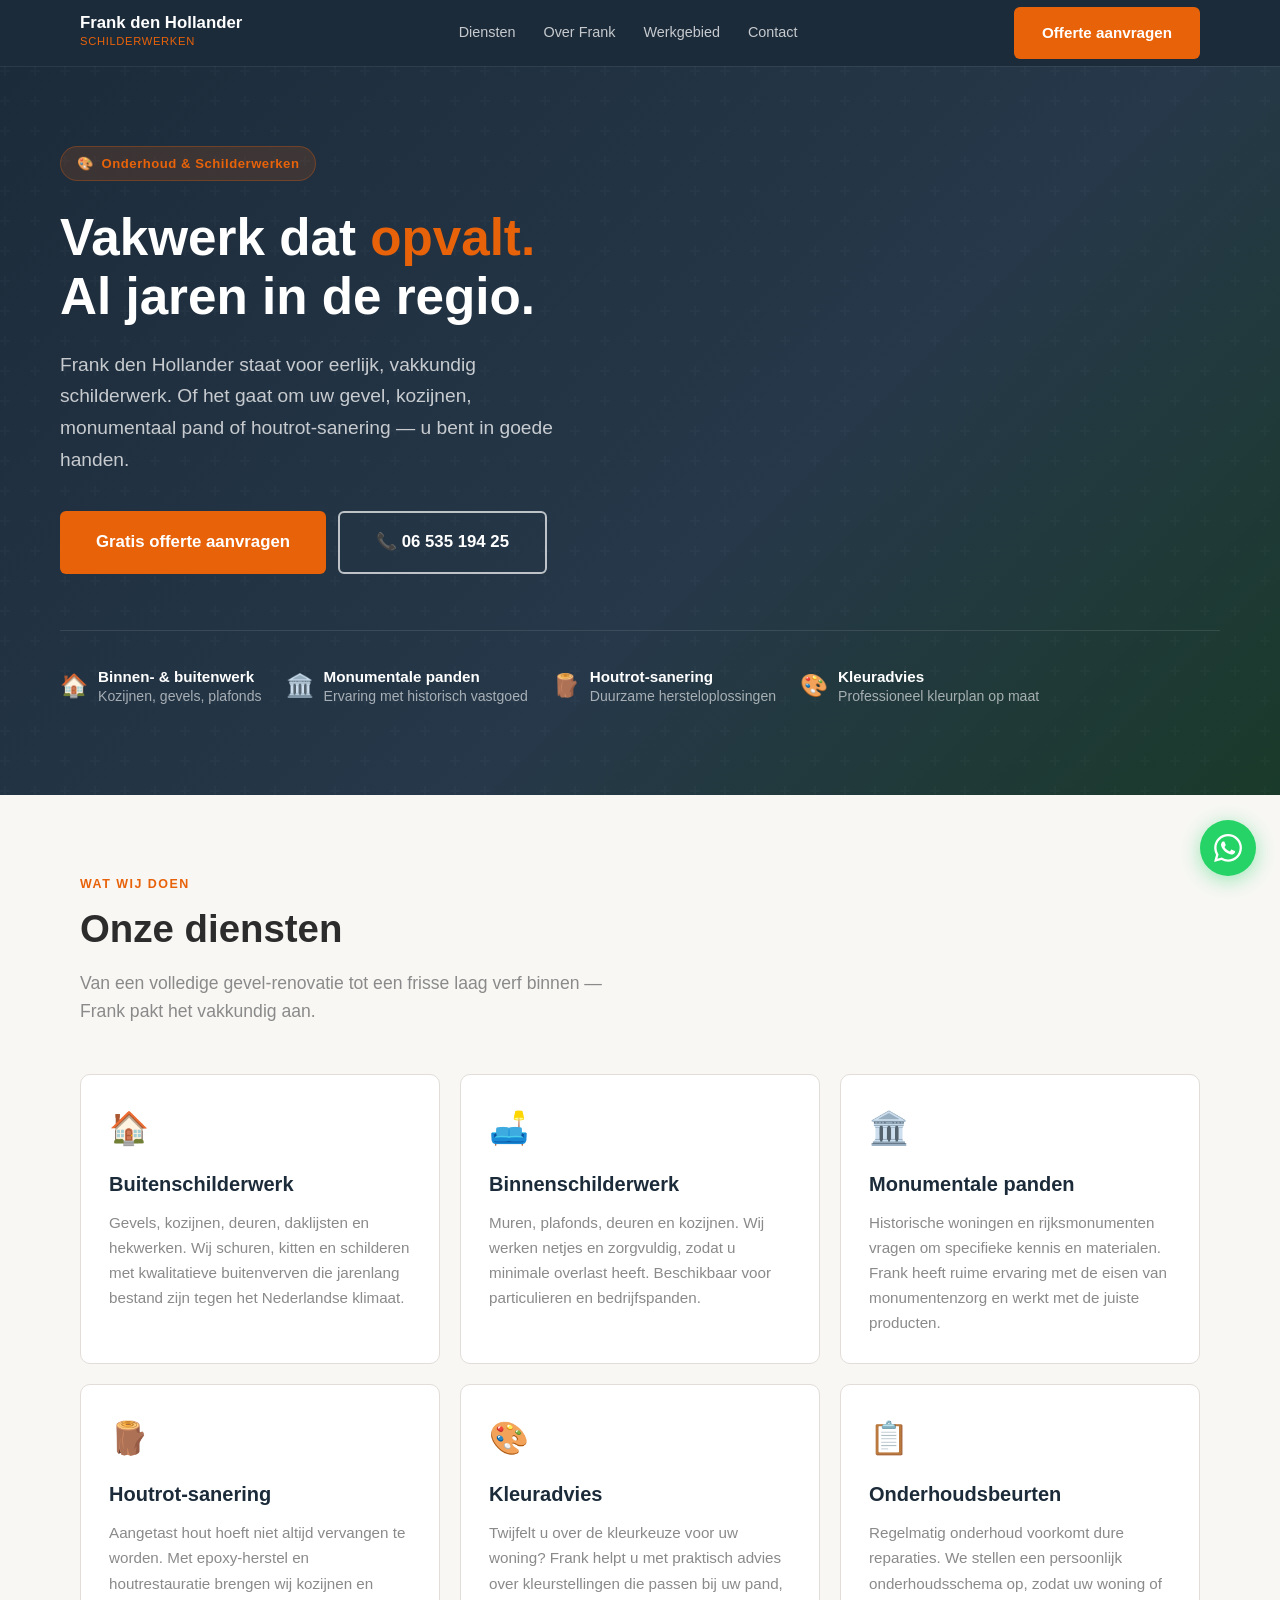
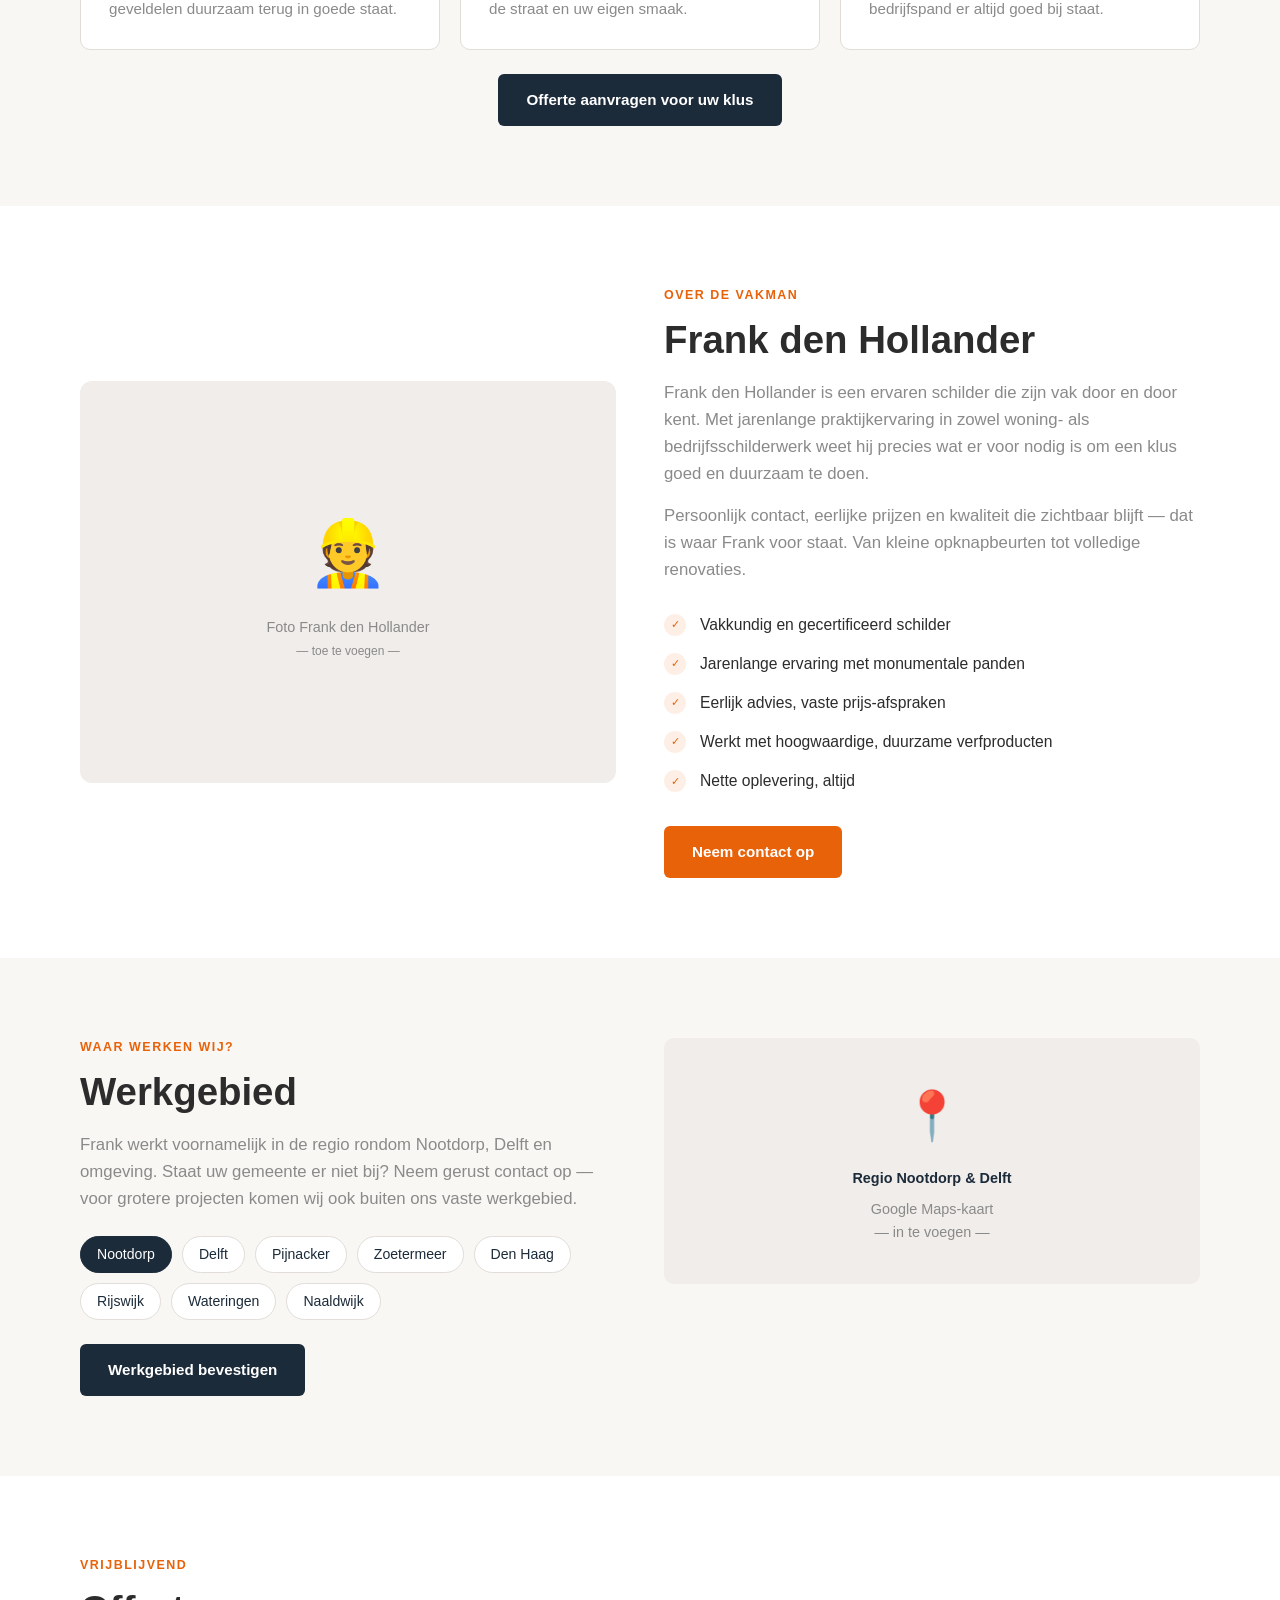
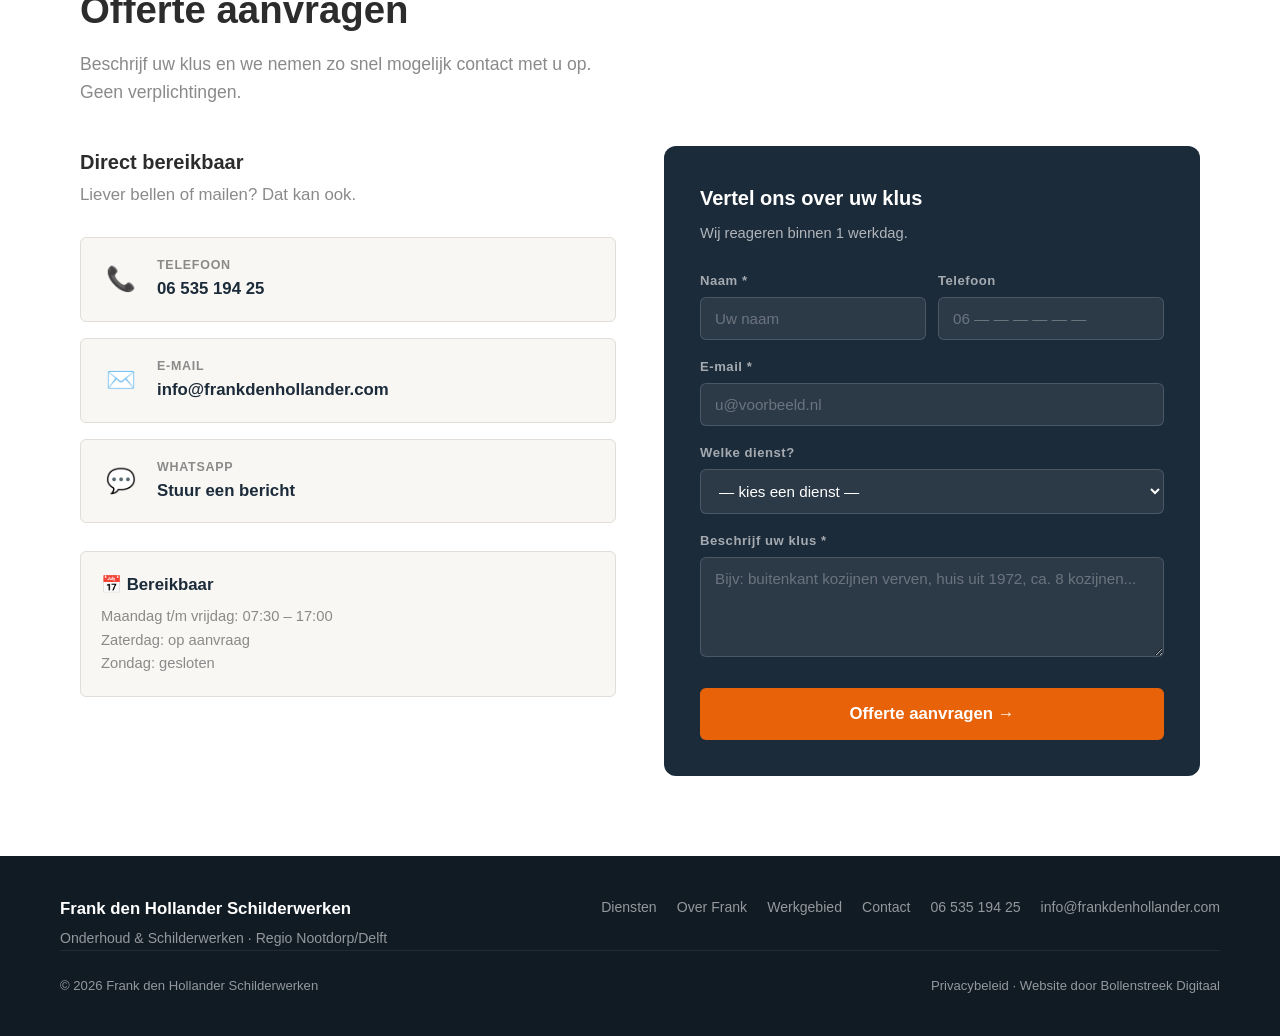
==== index.html @ 86819c7b "Initial site: Frank den Hollander Schilderwerken Mobile-responsive website built from pipeline data." ====
<!DOCTYPE html>
<html lang="nl">
<head>
  <meta charset="UTF-8">
  <meta name="viewport" content="width=device-width, initial-scale=1.0">
  <meta name="description" content="Frank den Hollander Schilderwerken — vakkundig binnen- en buitenschilderwerk, houtrot-sanering en monumentale panden in de regio. Vraag vrijblijvend een offerte aan.">
  <title>Frank den Hollander Schilderwerken | Onderhoud &amp; Schilderwerk</title>

  <!-- Open Graph -->
  <meta property="og:title" content="Frank den Hollander Schilderwerken">
  <meta property="og:description" content="Vakkundig schilderwerk voor uw woning of bedrijfspand. Buitenschilderwerk, binnenschilderwerk, houtrot-sanering en monumentale panden.">
  <meta property="og:type" content="website">
  <meta property="og:url" content="https://www.frankdenhollander.com">

  <!-- Canonical -->
  <link rel="canonical" href="https://www.frankdenhollander.com">

  <!-- Schema.org LocalBusiness -->
  <script type="application/ld+json">
  {
    "@context": "https://schema.org",
    "@type": "LocalBusiness",
    "name": "Frank den Hollander Schilderwerken",
    "description": "Professioneel schilderwerk voor woning en bedrijfspand. Buitenschilderwerk, binnenschilderwerk, houtrot-sanering en monumentale panden.",
    "telephone": "+31653519425",
    "email": "info@frankdenhollander.com",
    "url": "https://www.frankdenhollander.com",
    "priceRange": "€€",
    "openingHours": "Mo-Fr 07:30-17:00"
  }
  </script>

  <link rel="stylesheet" href="style.css">
</head>
<body>

<!-- ===================== NAV ===================== -->
<nav class="nav" role="navigation" aria-label="Hoofdnavigatie">
  <div class="nav__inner">
    <a href="#" class="nav__logo" aria-label="Frank den Hollander Schilderwerken – naar home">
      <span class="nav__logo-name">Frank den Hollander</span>
      <span class="nav__logo-sub">Schilderwerken</span>
    </a>

    <div class="nav__links" role="menubar">
      <a href="#diensten" role="menuitem">Diensten</a>
      <a href="#over" role="menuitem">Over Frank</a>
      <a href="#werkgebied" role="menuitem">Werkgebied</a>
      <a href="#contact" role="menuitem">Contact</a>
    </div>

    <a href="#contact" class="btn btn--primary nav__cta">Offerte aanvragen</a>

    <button class="nav__burger" aria-label="Menu openen" aria-expanded="false" aria-controls="mobile-menu">
      <span></span>
      <span></span>
      <span></span>
    </button>
  </div>

  <div class="nav__mobile" id="mobile-menu" role="menu">
    <a href="#diensten" role="menuitem">Diensten</a>
    <a href="#over" role="menuitem">Over Frank</a>
    <a href="#werkgebied" role="menuitem">Werkgebied</a>
    <a href="#contact" role="menuitem">Contact</a>
    <a href="#contact" class="btn btn--primary">Offerte aanvragen</a>
  </div>
</nav>


<!-- ===================== HERO ===================== -->
<section class="hero" id="home" aria-label="Introductie">
  <div class="hero__inner">
    <div class="hero__badge">
      <span>🎨</span>
      Onderhoud &amp; Schilderwerken
    </div>

    <h1 class="hero__title">
      Vakwerk dat <em>opvalt.</em><br>Al jaren in de regio.
    </h1>

    <p class="hero__sub">
      Frank den Hollander staat voor eerlijk, vakkundig schilderwerk.
      Of het gaat om uw gevel, kozijnen, monumentaal pand of
      houtrot-sanering — u bent in goede handen.
    </p>

    <div class="hero__btns">
      <a href="#contact" class="btn btn--primary btn--lg">Gratis offerte aanvragen</a>
      <a href="tel:+31653519425" class="btn btn--outline btn--lg">📞 06 535 194 25</a>
    </div>

    <div class="hero__trust">
      <div class="hero__trust-item">
        <span class="hero__trust-icon">🏠</span>
        <div class="hero__trust-text">
          <strong>Binnen- &amp; buitenwerk</strong>
          Kozijnen, gevels, plafonds
        </div>
      </div>
      <div class="hero__trust-item">
        <span class="hero__trust-icon">🏛️</span>
        <div class="hero__trust-text">
          <strong>Monumentale panden</strong>
          Ervaring met historisch vastgoed
        </div>
      </div>
      <div class="hero__trust-item">
        <span class="hero__trust-icon">🪵</span>
        <div class="hero__trust-text">
          <strong>Houtrot-sanering</strong>
          Duurzame hersteloplossingen
        </div>
      </div>
      <div class="hero__trust-item">
        <span class="hero__trust-icon">🎨</span>
        <div class="hero__trust-text">
          <strong>Kleuradvies</strong>
          Professioneel kleurplan op maat
        </div>
      </div>
    </div>
  </div>
</section>


<!-- ===================== DIENSTEN ===================== -->
<section class="section section--alt" id="diensten" aria-labelledby="diensten-title">
  <div class="container">
    <p class="section-label">Wat wij doen</p>
    <h2 class="section-title" id="diensten-title">Onze diensten</h2>
    <p class="section-sub">Van een volledige gevel-renovatie tot een frisse laag verf binnen — Frank pakt het vakkundig aan.</p>

    <div class="diensten-grid">

      <div class="dienst-card">
        <div class="dienst-card__icon">🏠</div>
        <h3 class="dienst-card__title">Buitenschilderwerk</h3>
        <p class="dienst-card__text">
          Gevels, kozijnen, deuren, daklijsten en hekwerken.
          Wij schuren, kitten en schilderen met kwalitatieve buitenverven
          die jarenlang bestand zijn tegen het Nederlandse klimaat.
        </p>
      </div>

      <div class="dienst-card">
        <div class="dienst-card__icon">🛋️</div>
        <h3 class="dienst-card__title">Binnenschilderwerk</h3>
        <p class="dienst-card__text">
          Muren, plafonds, deuren en kozijnen. Wij werken netjes en
          zorgvuldig, zodat u minimale overlast heeft.
          Beschikbaar voor particulieren en bedrijfspanden.
        </p>
      </div>

      <div class="dienst-card">
        <div class="dienst-card__icon">🏛️</div>
        <h3 class="dienst-card__title">Monumentale panden</h3>
        <p class="dienst-card__text">
          Historische woningen en rijksmonumenten vragen om specifieke
          kennis en materialen. Frank heeft ruime ervaring met
          de eisen van monumentenzorg en werkt met de juiste producten.
        </p>
      </div>

      <div class="dienst-card">
        <div class="dienst-card__icon">🪵</div>
        <h3 class="dienst-card__title">Houtrot-sanering</h3>
        <p class="dienst-card__text">
          Aangetast hout hoeft niet altijd vervangen te worden.
          Met epoxy-herstel en houtrestauratie brengen wij
          kozijnen en geveldelen duurzaam terug in goede staat.
        </p>
      </div>

      <div class="dienst-card">
        <div class="dienst-card__icon">🎨</div>
        <h3 class="dienst-card__title">Kleuradvies</h3>
        <p class="dienst-card__text">
          Twijfelt u over de kleurkeuze voor uw woning? Frank helpt u
          met praktisch advies over kleurstellingen die passen bij
          uw pand, de straat en uw eigen smaak.
        </p>
      </div>

      <div class="dienst-card">
        <div class="dienst-card__icon">📋</div>
        <h3 class="dienst-card__title">Onderhoudsbeurten</h3>
        <p class="dienst-card__text">
          Regelmatig onderhoud voorkomt dure reparaties.
          We stellen een persoonlijk onderhoudsschema op, zodat
          uw woning of bedrijfspand er altijd goed bij staat.
        </p>
      </div>

    </div>

    <div class="mt-24" style="text-align:center">
      <a href="#contact" class="btn btn--dark">Offerte aanvragen voor uw klus</a>
    </div>
  </div>
</section>


<!-- ===================== OVER ===================== -->
<section class="section" id="over" aria-labelledby="over-title">
  <div class="container">
    <div class="over__inner">

      <div class="over__image-wrap">
        <div class="over__image-placeholder">
          <div class="icon">👷</div>
          <p>Foto Frank den Hollander<br><small>— toe te voegen —</small></p>
        </div>
      </div>

      <div class="over__content">
        <p class="section-label">Over de vakman</p>
        <h2 class="section-title" id="over-title">Frank den Hollander</h2>

        <p style="color: var(--gray); margin-bottom: 16px;">
          Frank den Hollander is een ervaren schilder die zijn vak door en door kent.
          Met jarenlange praktijkervaring in zowel woning- als bedrijfsschilderwerk
          weet hij precies wat er voor nodig is om een klus goed en duurzaam te doen.
        </p>
        <p style="color: var(--gray);">
          Persoonlijk contact, eerlijke prijzen en kwaliteit die zichtbaar blijft —
          dat is waar Frank voor staat. Van kleine opknapbeurten tot volledige renovaties.
        </p>

        <ul class="over__list">
          <li class="over__list-item">
            <div class="over__list-check">✓</div>
            <span class="over__list-text">Vakkundig en gecertificeerd schilder</span>
          </li>
          <li class="over__list-item">
            <div class="over__list-check">✓</div>
            <span class="over__list-text">Jarenlange ervaring met monumentale panden</span>
          </li>
          <li class="over__list-item">
            <div class="over__list-check">✓</div>
            <span class="over__list-text">Eerlijk advies, vaste prijs-afspraken</span>
          </li>
          <li class="over__list-item">
            <div class="over__list-check">✓</div>
            <span class="over__list-text">Werkt met hoogwaardige, duurzame verfproducten</span>
          </li>
          <li class="over__list-item">
            <div class="over__list-check">✓</div>
            <span class="over__list-text">Nette oplevering, altijd</span>
          </li>
        </ul>

        <a href="#contact" class="btn btn--primary">Neem contact op</a>
      </div>

    </div>
  </div>
</section>


<!-- ===================== WERKGEBIED ===================== -->
<section class="section section--alt" id="werkgebied" aria-labelledby="werkgebied-title">
  <div class="container">
    <div class="werkgebied__inner">
      <div>
        <p class="section-label">Waar werken wij?</p>
        <h2 class="section-title" id="werkgebied-title">Werkgebied</h2>
        <p style="color: var(--gray); margin-bottom: 24px;">
          Frank werkt voornamelijk in de regio rondom Nootdorp, Delft en omgeving.
          Staat uw gemeente er niet bij? Neem gerust contact op — voor grotere
          projecten komen wij ook buiten ons vaste werkgebied.
        </p>
        <div class="werkgebied__steden">
          <span class="stad-chip stad-chip--main">Nootdorp</span>
          <span class="stad-chip">Delft</span>
          <span class="stad-chip">Pijnacker</span>
          <span class="stad-chip">Zoetermeer</span>
          <span class="stad-chip">Den Haag</span>
          <span class="stad-chip">Rijswijk</span>
          <span class="stad-chip">Wateringen</span>
          <span class="stad-chip">Naaldwijk</span>
        </div>
        <a href="#contact" class="btn btn--dark mt-24">Werkgebied bevestigen</a>
      </div>

      <div class="werkgebied__map">
        <div style="font-size: 3rem; margin-bottom: 12px;">📍</div>
        <p style="font-weight: 700; color: var(--navy);">Regio Nootdorp &amp; Delft</p>
        <p>Google Maps-kaart<br>— in te voegen —</p>
      </div>
    </div>
  </div>
</section>


<!-- ===================== CONTACT ===================== -->
<section class="section" id="contact" aria-labelledby="contact-title">
  <div class="container">
    <p class="section-label">Vrijblijvend</p>
    <h2 class="section-title" id="contact-title">Offerte aanvragen</h2>
    <p class="section-sub">Beschrijf uw klus en we nemen zo snel mogelijk contact met u op. Geen verplichtingen.</p>

    <div class="contact__inner">
      <div class="contact__info">
        <h3 style="margin-bottom: 4px;">Direct bereikbaar</h3>
        <p style="color: var(--gray); margin-bottom: 4px;">Liever bellen of mailen? Dat kan ook.</p>

        <div class="contact__methods">
          <a href="tel:+31653519425" class="contact__method">
            <div class="contact__method-icon">📞</div>
            <div>
              <div class="contact__method-label">Telefoon</div>
              <div class="contact__method-value">06 535 194 25</div>
            </div>
          </a>
          <a href="mailto:info@frankdenhollander.com" class="contact__method">
            <div class="contact__method-icon">✉️</div>
            <div>
              <div class="contact__method-label">E-mail</div>
              <div class="contact__method-value">info@frankdenhollander.com</div>
            </div>
          </a>
          <a href="https://wa.me/31653519425" target="_blank" rel="noopener" class="contact__method">
            <div class="contact__method-icon">💬</div>
            <div>
              <div class="contact__method-label">WhatsApp</div>
              <div class="contact__method-value">Stuur een bericht</div>
            </div>
          </a>
        </div>

        <div style="background: var(--off-white); border-radius: var(--radius); padding: 20px; border: 1px solid var(--border);">
          <p style="font-weight: 700; color: var(--navy); margin-bottom: 6px;">📅 Bereikbaar</p>
          <p style="color: var(--gray); font-size: 0.92rem;">
            Maandag t/m vrijdag: 07:30 – 17:00<br>
            Zaterdag: op aanvraag<br>
            Zondag: gesloten
          </p>
        </div>
      </div>

      <div class="contact__form-card">
        <h3>Vertel ons over uw klus</h3>
        <p>Wij reageren binnen 1 werkdag.</p>

        <form
          name="offerte"
          method="POST"
          action="mailto:info@frankdenhollander.com"
          enctype="text/plain"
          onsubmit="handleFormSubmit(event)"
          novalidate
        >
          <div class="form-row">
            <div class="form-group">
              <label for="naam">Naam *</label>
              <input type="text" id="naam" name="naam" placeholder="Uw naam" required>
            </div>
            <div class="form-group">
              <label for="telefoon">Telefoon</label>
              <input type="tel" id="telefoon" name="telefoon" placeholder="06 — — — — — —">
            </div>
          </div>

          <div class="form-group">
            <label for="email">E-mail *</label>
            <input type="email" id="email" name="email" placeholder="u@voorbeeld.nl" required>
          </div>

          <div class="form-group">
            <label for="dienst">Welke dienst?</label>
            <select id="dienst" name="dienst">
              <option value="">— kies een dienst —</option>
              <option value="buitenschilderwerk">Buitenschilderwerk</option>
              <option value="binnenschilderwerk">Binnenschilderwerk</option>
              <option value="monumentale-panden">Monumentale panden</option>
              <option value="houtrot-sanering">Houtrot-sanering</option>
              <option value="kleuradvies">Kleuradvies</option>
              <option value="onderhoud">Onderhoudsbeurten</option>
              <option value="anders">Anders / niet zeker</option>
            </select>
          </div>

          <div class="form-group">
            <label for="bericht">Beschrijf uw klus *</label>
            <textarea id="bericht" name="bericht" placeholder="Bijv: buitenkant kozijnen verven, huis uit 1972, ca. 8 kozijnen..." required></textarea>
          </div>

          <button type="submit" class="btn btn--primary btn--lg form-submit">
            Offerte aanvragen →
          </button>
        </form>
      </div>
    </div>
  </div>
</section>


<!-- ===================== FOOTER ===================== -->
<footer class="footer" role="contentinfo">
  <div class="footer__inner">
    <div>
      <div class="footer__brand-name">Frank den Hollander Schilderwerken</div>
      <div class="footer__brand-line">Onderhoud &amp; Schilderwerken · Regio Nootdorp/Delft</div>
    </div>

    <nav class="footer__links" aria-label="Footer navigatie">
      <a href="#diensten">Diensten</a>
      <a href="#over">Over Frank</a>
      <a href="#werkgebied">Werkgebied</a>
      <a href="#contact">Contact</a>
      <a href="tel:+31653519425">06 535 194 25</a>
      <a href="mailto:info@frankdenhollander.com">info@frankdenhollander.com</a>
    </nav>
  </div>

  <div class="footer__inner" style="padding-top: 0;">
    <div class="footer__bottom" style="width:100%">
      <span>&copy; <span id="year"></span> Frank den Hollander Schilderwerken</span>
      <span>
        <a href="#">Privacybeleid</a> ·
        Website door <a href="https://bollenstreekdigitaal.nl" target="_blank" rel="noopener">Bollenstreek Digitaal</a>
      </span>
    </div>
  </div>
</footer>


<!-- ===================== WHATSAPP FLOAT ===================== -->
<a href="https://wa.me/31653519425" class="wa-float" target="_blank" rel="noopener" aria-label="WhatsApp Frank den Hollander">
  <svg viewBox="0 0 24 24" xmlns="http://www.w3.org/2000/svg">
    <path d="M17.472 14.382c-.297-.149-1.758-.867-2.03-.967-.273-.099-.471-.148-.67.15-.197.297-.767.966-.94 1.164-.173.199-.347.223-.644.075-.297-.15-1.255-.463-2.39-1.475-.883-.788-1.48-1.761-1.653-2.059-.173-.297-.018-.458.13-.606.134-.133.298-.347.446-.52.149-.174.198-.298.298-.497.099-.198.05-.371-.025-.52-.075-.149-.669-1.612-.916-2.207-.242-.579-.487-.5-.669-.51-.173-.008-.371-.01-.57-.01-.198 0-.52.074-.792.372-.272.297-1.04 1.016-1.04 2.479 0 1.462 1.065 2.875 1.213 3.074.149.198 2.096 3.2 5.077 4.487.709.306 1.262.489 1.694.625.712.227 1.36.195 1.871.118.571-.085 1.758-.719 2.006-1.413.248-.694.248-1.289.173-1.413-.074-.124-.272-.198-.57-.347m-5.421 7.403h-.004a9.87 9.87 0 01-5.031-1.378l-.361-.214-3.741.982.998-3.648-.235-.374a9.86 9.86 0 01-1.51-5.26c.001-5.45 4.436-9.884 9.888-9.884 2.64 0 5.122 1.03 6.988 2.898a9.825 9.825 0 012.893 6.994c-.003 5.45-4.437 9.884-9.885 9.884m8.413-18.297A11.815 11.815 0 0012.05 0C5.495 0 .16 5.335.157 11.892c0 2.096.547 4.142 1.588 5.945L.057 24l6.305-1.654a11.882 11.882 0 005.683 1.448h.005c6.554 0 11.89-5.335 11.893-11.893a11.821 11.821 0 00-3.48-8.413z"/>
  </svg>
</a>

<script src="script.js"></script>
</body>
</html>
---- style.css ----
/* ===================================================
   Frank den Hollander Schilderwerken
   Mobile-first CSS — no frameworks, no build step
   =================================================== */

:root {
  --navy:   #1C2B3A;
  --orange: #E8620A;
  --orange-dark: #C4510A;
  --white:  #FFFFFF;
  --off-white: #F8F7F4;
  --gray-light: #F0EDEA;
  --gray:   #8A8A8A;
  --text:   #2C2C2C;
  --border: #E2DDD8;

  --font: -apple-system, "Segoe UI", "Inter", Helvetica, Arial, sans-serif;
  --radius: 6px;
  --shadow: 0 2px 16px rgba(0,0,0,0.08);
  --shadow-lg: 0 8px 40px rgba(0,0,0,0.14);

  --max-w: 1160px;
  --section-pad: 80px 20px;
}

/* === Reset === */
*, *::before, *::after { box-sizing: border-box; margin: 0; padding: 0; }
html { scroll-behavior: smooth; font-size: 16px; }
body { font-family: var(--font); color: var(--text); background: var(--white); line-height: 1.6; }
img { max-width: 100%; height: auto; display: block; }
a { color: inherit; text-decoration: none; }
ul { list-style: none; }

/* === Typography === */
h1 { font-size: clamp(2rem, 5vw, 3.2rem); font-weight: 800; line-height: 1.15; }
h2 { font-size: clamp(1.6rem, 3.5vw, 2.4rem); font-weight: 700; line-height: 1.25; }
h3 { font-size: 1.25rem; font-weight: 600; }
p  { font-size: 1.05rem; }

/* === Layout helpers === */
.container { max-width: var(--max-w); margin: 0 auto; padding: 0 20px; }
.section    { padding: var(--section-pad); }
.section--alt { background: var(--off-white); }
.section-label { font-size: 0.78rem; font-weight: 700; letter-spacing: 0.12em; text-transform: uppercase; color: var(--orange); margin-bottom: 10px; }
.section-title { margin-bottom: 16px; }
.section-sub   { color: var(--gray); font-size: 1.1rem; max-width: 540px; margin-bottom: 40px; }

/* === Buttons === */
.btn {
  display: inline-flex; align-items: center; gap: 8px;
  padding: 14px 28px; border-radius: var(--radius);
  font-weight: 600; font-size: 0.95rem; font-family: var(--font);
  cursor: pointer; border: none; transition: all 0.18s ease;
  white-space: nowrap;
}
.btn--primary { background: var(--orange); color: var(--white); }
.btn--primary:hover { background: var(--orange-dark); transform: translateY(-1px); box-shadow: 0 4px 16px rgba(232,98,10,0.35); }
.btn--outline  { background: transparent; color: var(--white); border: 2px solid rgba(255,255,255,0.7); }
.btn--outline:hover { background: rgba(255,255,255,0.12); }
.btn--dark     { background: var(--navy); color: var(--white); }
.btn--dark:hover { background: #263849; transform: translateY(-1px); }
.btn--lg { padding: 16px 36px; font-size: 1.05rem; }

/* === NAV === */
.nav {
  position: sticky; top: 0; z-index: 100;
  background: var(--navy);
  box-shadow: 0 1px 0 rgba(255,255,255,0.07);
}
.nav__inner {
  display: flex; align-items: center; justify-content: space-between;
  padding: 0 20px; height: 66px; max-width: var(--max-w); margin: 0 auto;
}
.nav__logo {
  display: flex; flex-direction: column; gap: 1px;
}
.nav__logo-name {
  font-size: 1.05rem; font-weight: 800; color: var(--white); line-height: 1;
}
.nav__logo-sub {
  font-size: 0.7rem; font-weight: 500; color: var(--orange); letter-spacing: 0.06em; text-transform: uppercase;
}
.nav__links {
  display: none;
  gap: 4px;
}
.nav__links a {
  color: rgba(255,255,255,0.75); font-size: 0.9rem; font-weight: 500;
  padding: 6px 12px; border-radius: var(--radius);
  transition: color 0.15s, background 0.15s;
}
.nav__links a:hover { color: var(--white); background: rgba(255,255,255,0.08); }
.nav__cta { display: none; }
.nav__burger {
  background: none; border: none; cursor: pointer; padding: 8px;
  display: flex; flex-direction: column; gap: 5px;
}
.nav__burger span {
  display: block; width: 24px; height: 2px;
  background: var(--white); border-radius: 2px;
  transition: all 0.25s ease;
}
.nav__burger.open span:nth-child(1) { transform: translateY(7px) rotate(45deg); }
.nav__burger.open span:nth-child(2) { opacity: 0; }
.nav__burger.open span:nth-child(3) { transform: translateY(-7px) rotate(-45deg); }

/* Mobile menu */
.nav__mobile {
  display: none; flex-direction: column; gap: 2px;
  background: var(--navy); border-top: 1px solid rgba(255,255,255,0.07);
  padding: 12px 20px 20px;
}
.nav__mobile.open { display: flex; }
.nav__mobile a {
  color: rgba(255,255,255,0.8); font-size: 1rem; font-weight: 500;
  padding: 12px 14px; border-radius: var(--radius);
  transition: background 0.15s;
}
.nav__mobile a:hover { background: rgba(255,255,255,0.08); color: var(--white); }
.nav__mobile .btn { margin-top: 8px; justify-content: center; }

/* === HERO === */
.hero {
  background: linear-gradient(135deg, var(--navy) 0%, #263849 60%, #1a3a2a 100%);
  color: var(--white);
  padding: 80px 20px 90px;
  position: relative; overflow: hidden;
}
.hero::before {
  content: '';
  position: absolute; inset: 0;
  background: url("data:image/svg+xml,%3Csvg width='60' height='60' viewBox='0 0 60 60' xmlns='http://www.w3.org/2000/svg'%3E%3Cg fill='none' fill-rule='evenodd'%3E%3Cg fill='%23ffffff' fill-opacity='0.02'%3E%3Cpath d='M36 34v-4h-2v4h-4v2h4v4h2v-4h4v-2h-4zm0-30V0h-2v4h-4v2h4v4h2V6h4V4h-4zM6 34v-4H4v4H0v2h4v4h2v-4h4v-2H6zM6 4V0H4v4H0v2h4v4h2V6h4V4H6z'/%3E%3C/g%3E%3C/g%3E%3C/svg%3E");
}
.hero__inner { position: relative; max-width: var(--max-w); margin: 0 auto; }
.hero__badge {
  display: inline-flex; align-items: center; gap: 8px;
  background: rgba(232,98,10,0.15); border: 1px solid rgba(232,98,10,0.3);
  border-radius: 100px; padding: 6px 16px; margin-bottom: 28px;
  font-size: 0.82rem; font-weight: 600; color: var(--orange);
  letter-spacing: 0.04em;
}
.hero__title { margin-bottom: 22px; }
.hero__title em { font-style: normal; color: var(--orange); }
.hero__sub {
  font-size: clamp(1rem, 2vw, 1.2rem);
  color: rgba(255,255,255,0.75);
  max-width: 520px; margin-bottom: 36px; line-height: 1.65;
}
.hero__btns { display: flex; flex-wrap: wrap; gap: 12px; margin-bottom: 56px; }
.hero__trust {
  display: flex; flex-wrap: wrap; gap: 24px;
  border-top: 1px solid rgba(255,255,255,0.1); padding-top: 36px;
}
.hero__trust-item {
  display: flex; align-items: center; gap: 10px;
}
.hero__trust-icon { font-size: 1.4rem; }
.hero__trust-text { font-size: 0.88rem; color: rgba(255,255,255,0.6); line-height: 1.3; }
.hero__trust-text strong { display: block; color: var(--white); font-size: 0.95rem; }

/* === DIENSTEN === */
.diensten-grid {
  display: grid;
  grid-template-columns: 1fr;
  gap: 20px;
  margin-top: 48px;
}
.dienst-card {
  background: var(--white);
  border: 1px solid var(--border);
  border-radius: 10px;
  padding: 28px;
  transition: box-shadow 0.2s, transform 0.2s;
  position: relative; overflow: hidden;
}
.dienst-card:hover { box-shadow: var(--shadow-lg); transform: translateY(-3px); }
.dienst-card::before {
  content: '';
  position: absolute; top: 0; left: 0; right: 0; height: 3px;
  background: var(--orange);
  transform: scaleX(0); transform-origin: left;
  transition: transform 0.25s ease;
}
.dienst-card:hover::before { transform: scaleX(1); }
.dienst-card__icon { font-size: 2rem; margin-bottom: 14px; }
.dienst-card__title { margin-bottom: 10px; color: var(--navy); }
.dienst-card__text { color: var(--gray); font-size: 0.95rem; line-height: 1.65; }

/* === OVER === */
.over__inner {
  display: grid; grid-template-columns: 1fr; gap: 48px;
  align-items: center;
}
.over__image-wrap {
  background: var(--gray-light); border-radius: 12px;
  aspect-ratio: 4/3; display: flex; align-items: center; justify-content: center;
  overflow: hidden;
}
.over__image-placeholder {
  text-align: center; padding: 40px;
}
.over__image-placeholder .icon { font-size: 4rem; margin-bottom: 12px; }
.over__image-placeholder p { color: var(--gray); font-size: 0.9rem; }
.over__content { }
.over__list {
  display: flex; flex-direction: column; gap: 14px; margin: 28px 0 32px;
}
.over__list-item {
  display: flex; gap: 14px; align-items: flex-start;
}
.over__list-check {
  width: 22px; height: 22px; min-width: 22px;
  background: rgba(232,98,10,0.1); border-radius: 50%;
  display: flex; align-items: center; justify-content: center;
  margin-top: 2px;
  font-size: 0.7rem; color: var(--orange);
}
.over__list-text { font-size: 0.98rem; color: var(--text); }

/* === WERKGEBIED === */
.werkgebied__inner {
  display: grid; grid-template-columns: 1fr; gap: 48px;
  align-items: start;
}
.werkgebied__map {
  background: var(--gray-light); border-radius: 10px;
  padding: 40px; text-align: center;
}
.werkgebied__map p { color: var(--gray); font-size: 0.9rem; margin-top: 8px; }
.werkgebied__steden {
  display: flex; flex-wrap: wrap; gap: 10px; margin-top: 24px;
}
.stad-chip {
  background: var(--white); border: 1px solid var(--border);
  border-radius: 100px; padding: 6px 16px;
  font-size: 0.88rem; font-weight: 500; color: var(--navy);
}
.stad-chip--main { background: var(--navy); color: var(--white); border-color: var(--navy); }

/* === CONTACT === */
.contact__inner {
  display: grid; grid-template-columns: 1fr; gap: 48px;
}
.contact__info { }
.contact__methods { display: flex; flex-direction: column; gap: 16px; margin: 28px 0; }
.contact__method {
  display: flex; gap: 16px; align-items: center;
  padding: 18px 20px; background: var(--off-white);
  border-radius: var(--radius); border: 1px solid var(--border);
  transition: border-color 0.15s;
}
.contact__method:hover { border-color: var(--orange); }
.contact__method-icon { font-size: 1.5rem; width: 40px; text-align: center; }
.contact__method-label { font-size: 0.78rem; color: var(--gray); font-weight: 600; text-transform: uppercase; letter-spacing: 0.06em; }
.contact__method-value { font-weight: 600; color: var(--navy); font-size: 1.05rem; }
.contact__form-card {
  background: var(--navy); color: var(--white);
  border-radius: 12px; padding: 36px;
}
.contact__form-card h3 { margin-bottom: 8px; }
.contact__form-card p { color: rgba(255,255,255,0.65); font-size: 0.92rem; margin-bottom: 24px; }
.form-group { margin-bottom: 16px; }
.form-group label {
  display: block; font-size: 0.82rem; font-weight: 600;
  color: rgba(255,255,255,0.6); margin-bottom: 6px; letter-spacing: 0.04em;
}
.form-group input,
.form-group textarea,
.form-group select {
  width: 100%; padding: 12px 14px;
  background: rgba(255,255,255,0.07);
  border: 1px solid rgba(255,255,255,0.15);
  border-radius: var(--radius); color: var(--white);
  font-family: var(--font); font-size: 0.95rem;
  transition: border-color 0.15s;
  outline: none;
}
.form-group input::placeholder,
.form-group textarea::placeholder { color: rgba(255,255,255,0.3); }
.form-group input:focus,
.form-group textarea:focus,
.form-group select:focus { border-color: var(--orange); }
.form-group select option { background: var(--navy); }
.form-group textarea { resize: vertical; min-height: 100px; }
.form-row { display: grid; grid-template-columns: 1fr 1fr; gap: 12px; }
.form-submit { width: 100%; margin-top: 8px; justify-content: center; }

/* === FOOTER === */
.footer {
  background: #111B24; color: rgba(255,255,255,0.55);
  padding: 40px 20px;
}
.footer__inner {
  max-width: var(--max-w); margin: 0 auto;
  display: flex; flex-direction: column; gap: 24px;
}
.footer__brand-name { color: var(--white); font-weight: 700; font-size: 1.05rem; margin-bottom: 4px; }
.footer__brand-line { font-size: 0.88rem; }
.footer__links { display: flex; flex-wrap: wrap; gap: 6px 20px; }
.footer__links a { font-size: 0.88rem; transition: color 0.15s; }
.footer__links a:hover { color: var(--white); }
.footer__bottom {
  border-top: 1px solid rgba(255,255,255,0.07); padding-top: 24px;
  font-size: 0.82rem; display: flex; flex-wrap: wrap; gap: 8px;
  justify-content: space-between;
}
.footer__bottom a { transition: color 0.15s; }
.footer__bottom a:hover { color: var(--white); }

/* === DESKTOP BREAKPOINTS === */
@media (min-width: 640px) {
  .diensten-grid { grid-template-columns: 1fr 1fr; }
  .form-row { grid-template-columns: 1fr 1fr; }
}

@media (min-width: 900px) {
  .nav__links { display: flex; }
  .nav__cta   { display: block; }
  .nav__burger { display: none; }

  .diensten-grid { grid-template-columns: repeat(3, 1fr); }

  .over__inner { grid-template-columns: 1fr 1fr; }
  .werkgebied__inner { grid-template-columns: 1fr 1fr; }
  .contact__inner { grid-template-columns: 1fr 1fr; }

  .footer__inner { flex-direction: row; justify-content: space-between; align-items: flex-start; }
}

/* === WHATSAPP FLOAT === */
.wa-float {
  position: fixed; bottom: 24px; right: 24px; z-index: 200;
  width: 56px; height: 56px;
  background: #25D366; border-radius: 50%;
  display: flex; align-items: center; justify-content: center;
  box-shadow: 0 4px 20px rgba(37,211,102,0.45);
  transition: transform 0.2s, box-shadow 0.2s;
}
.wa-float:hover { transform: scale(1.08); box-shadow: 0 6px 28px rgba(37,211,102,0.55); }
.wa-float svg { width: 28px; height: 28px; fill: white; }

/* === UTILS === */
.text-orange { color: var(--orange); }
.mt-8  { margin-top: 8px; }
.mt-16 { margin-top: 16px; }
.mt-24 { margin-top: 24px; }
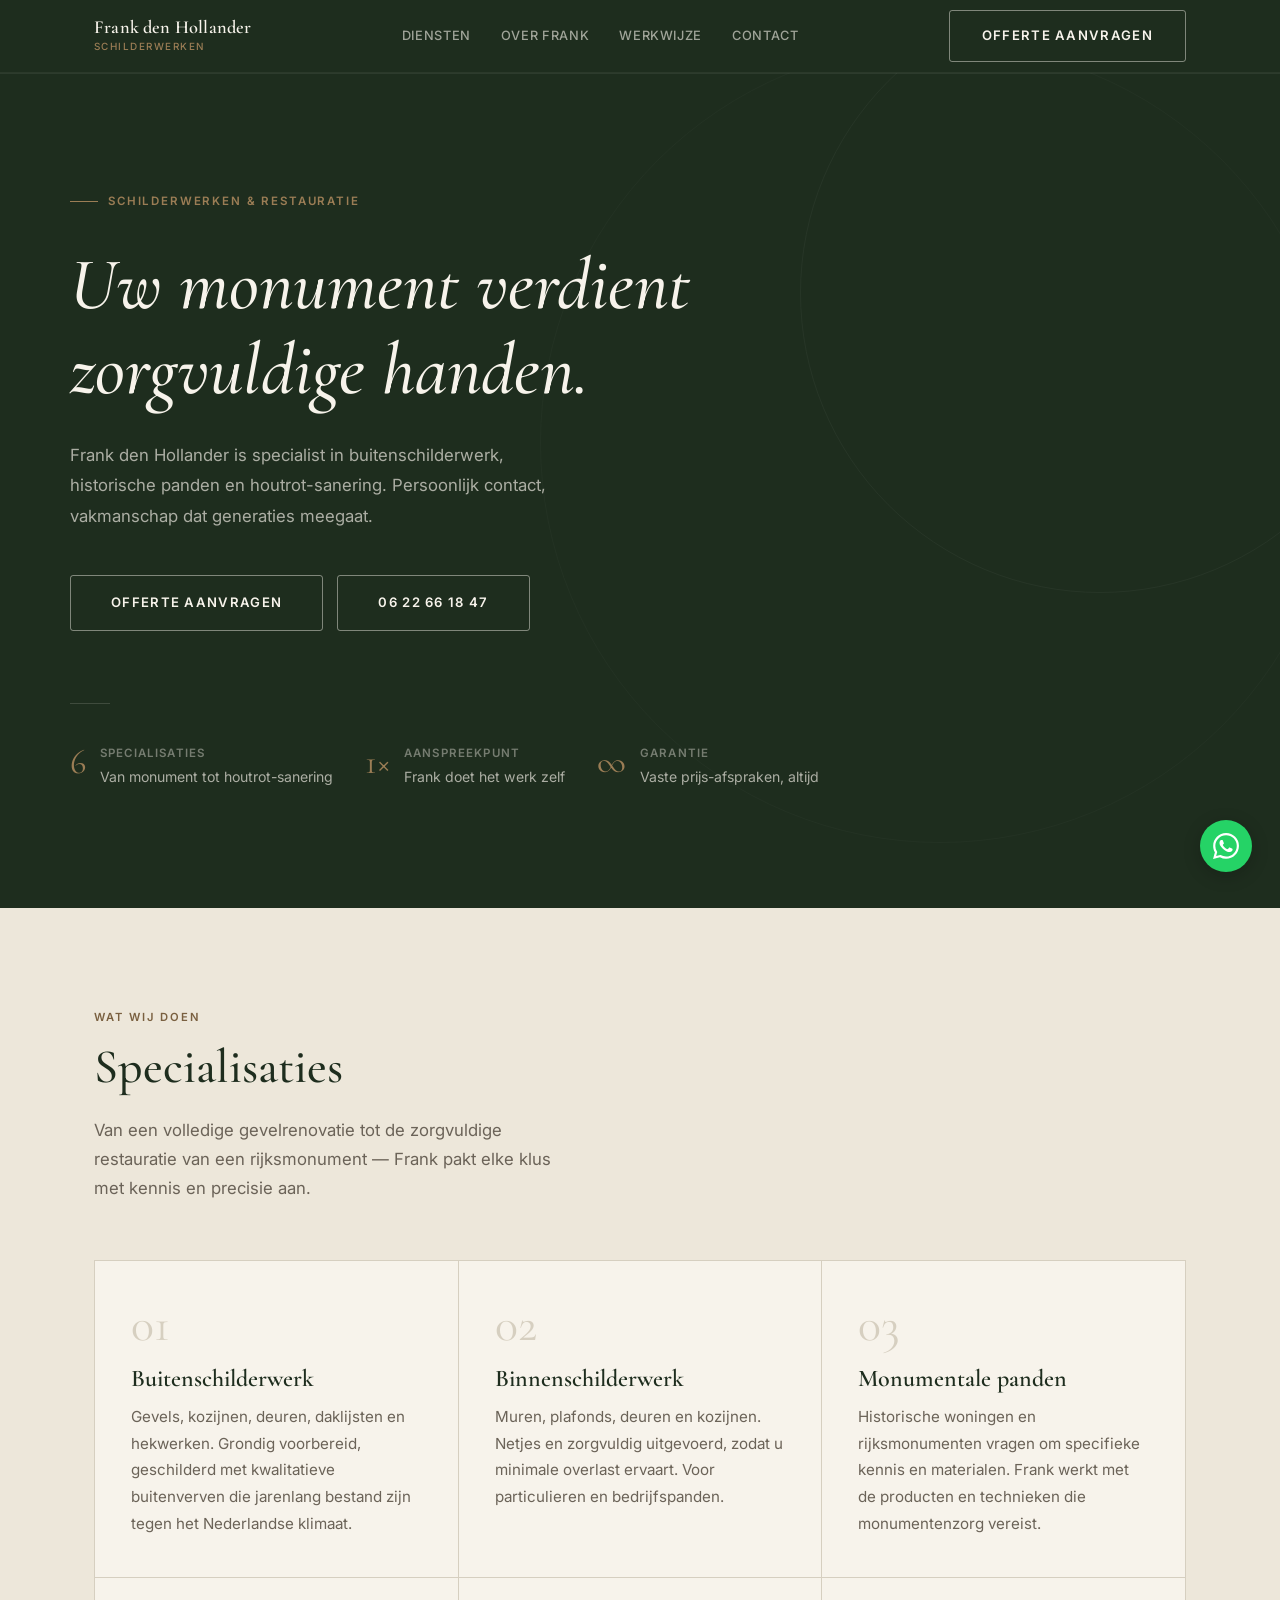
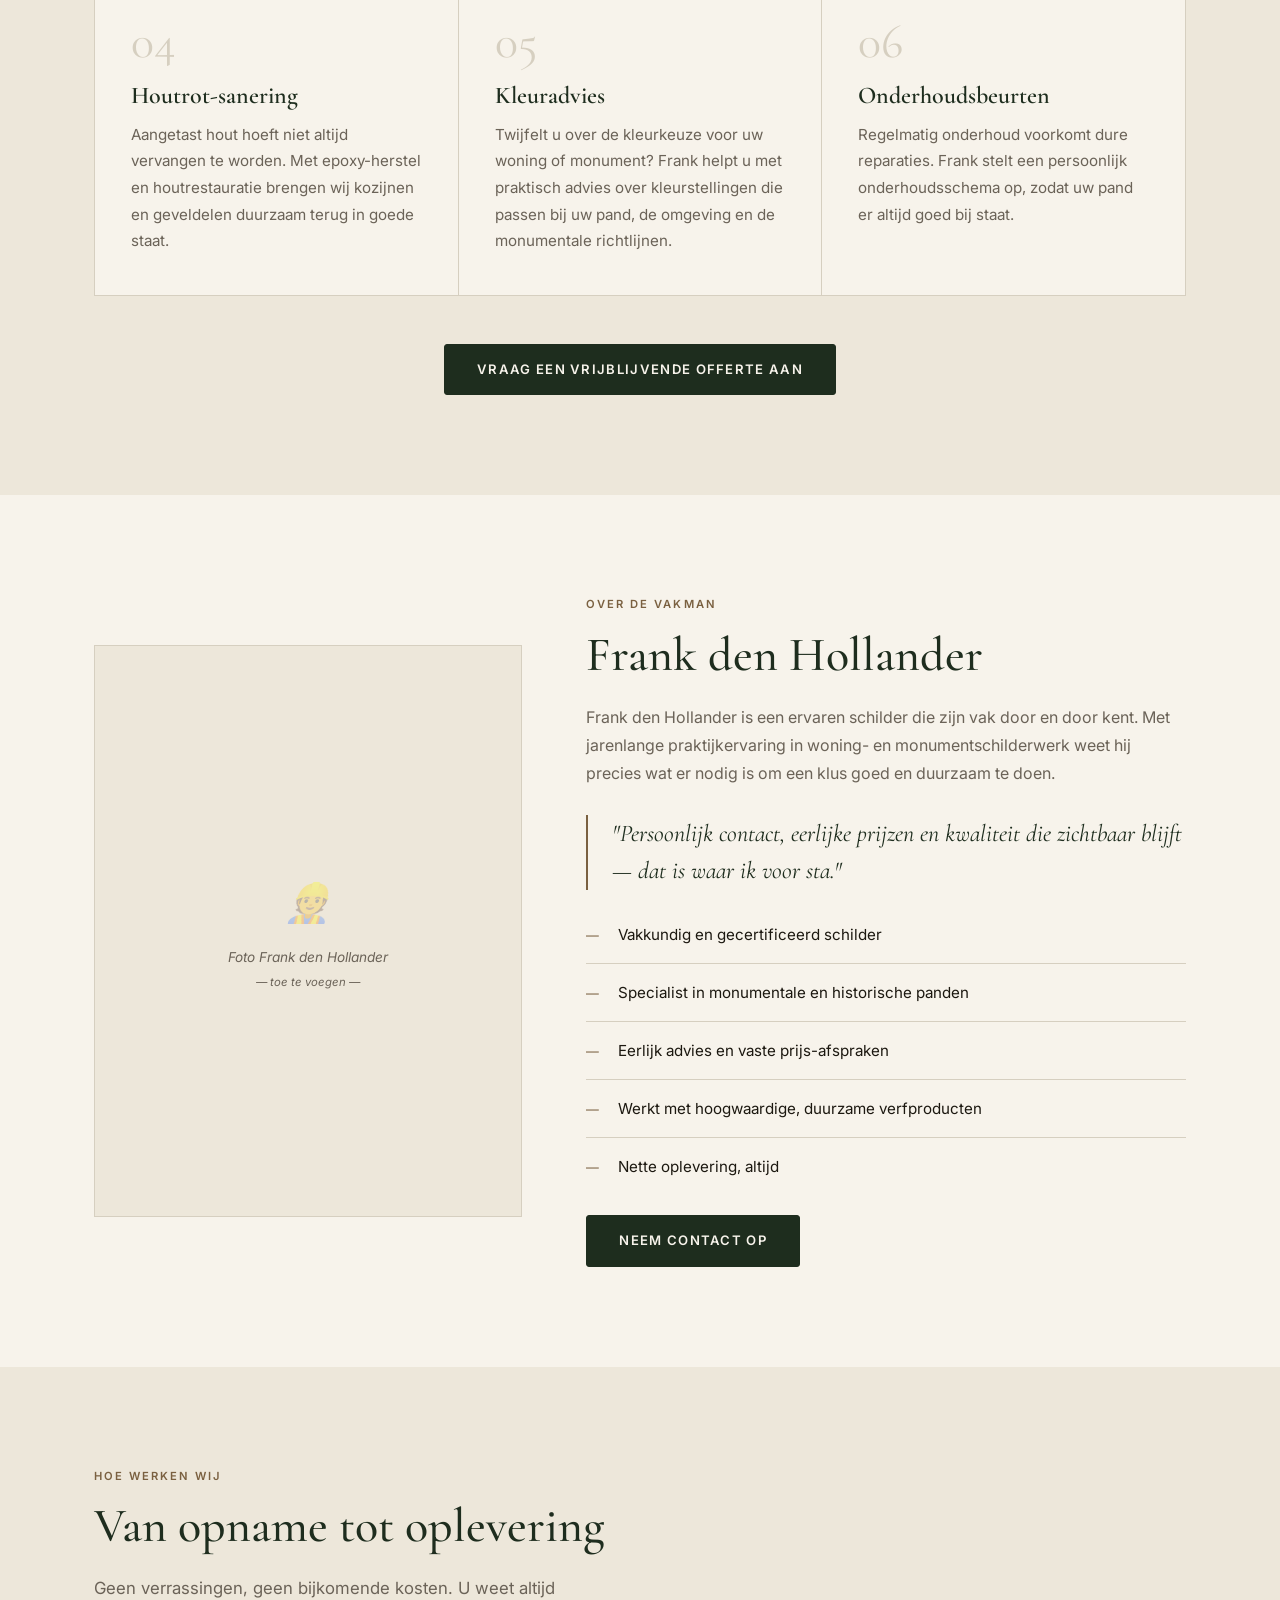
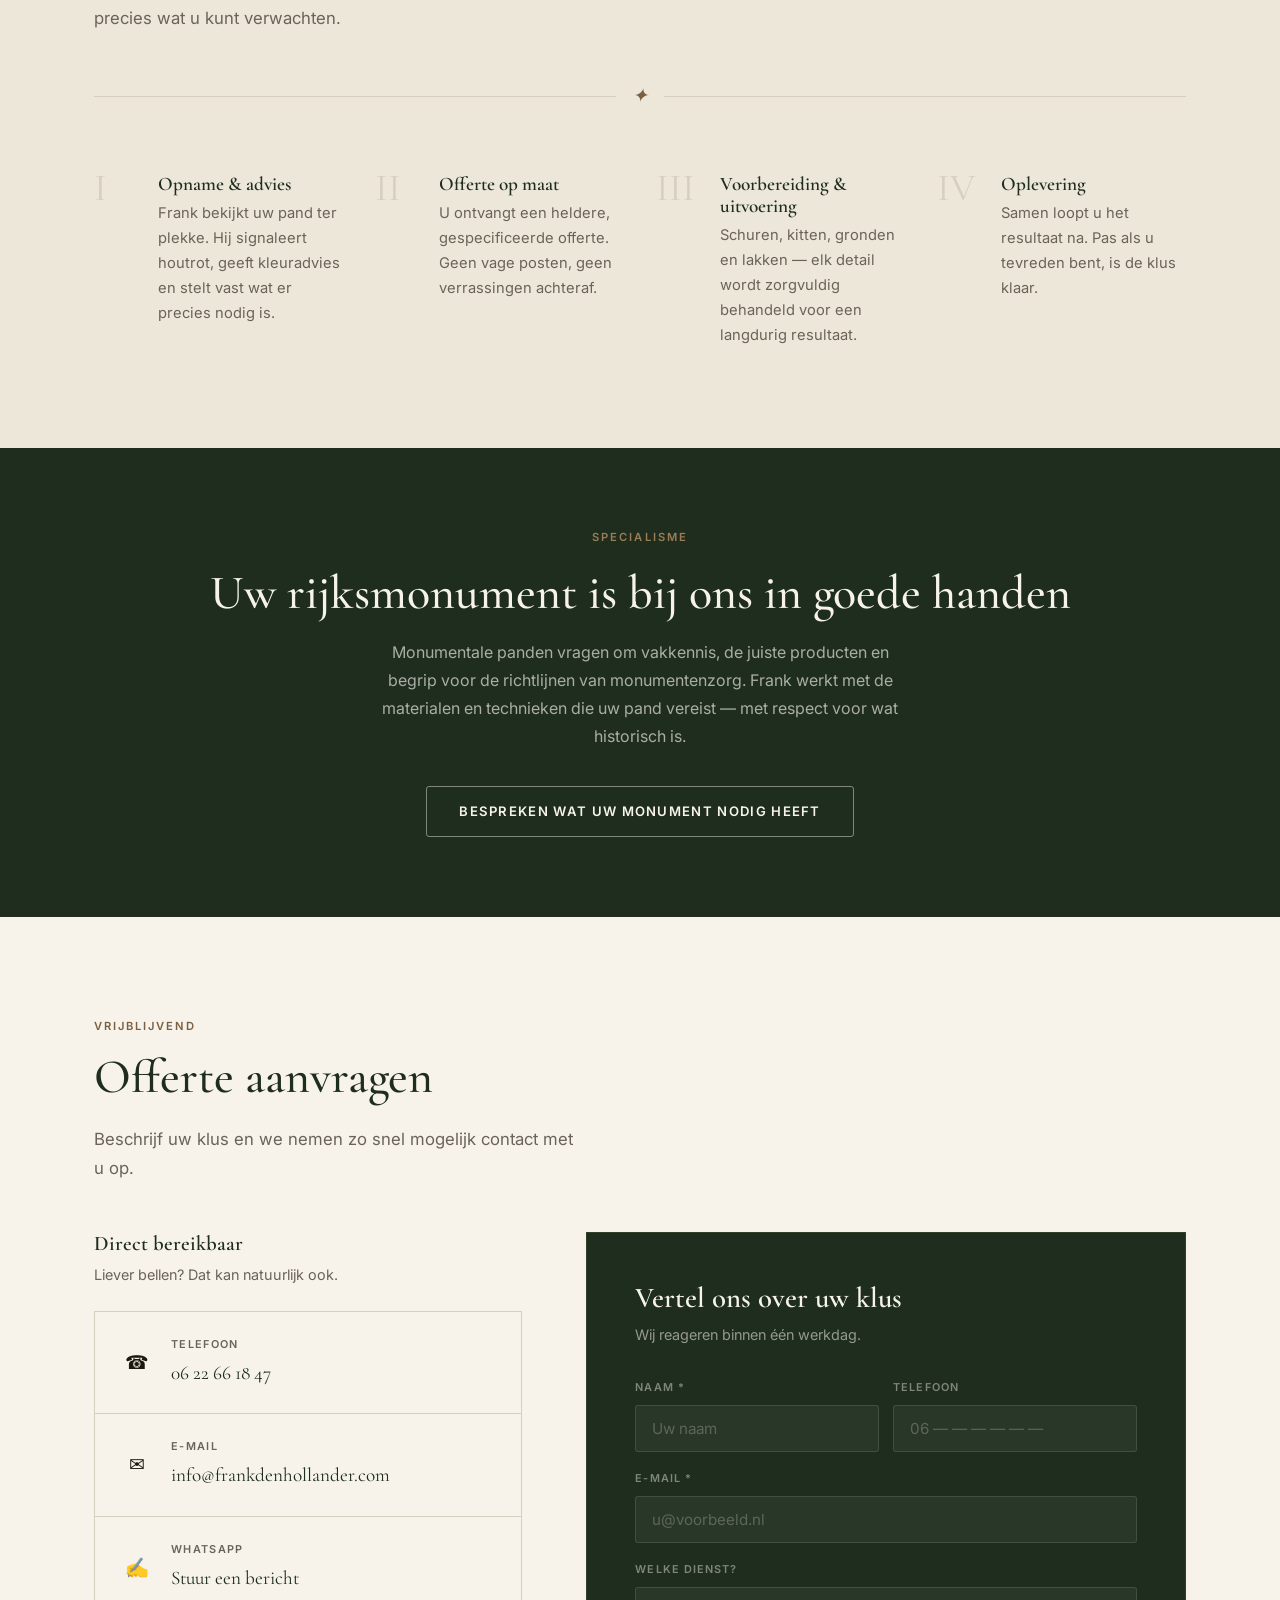
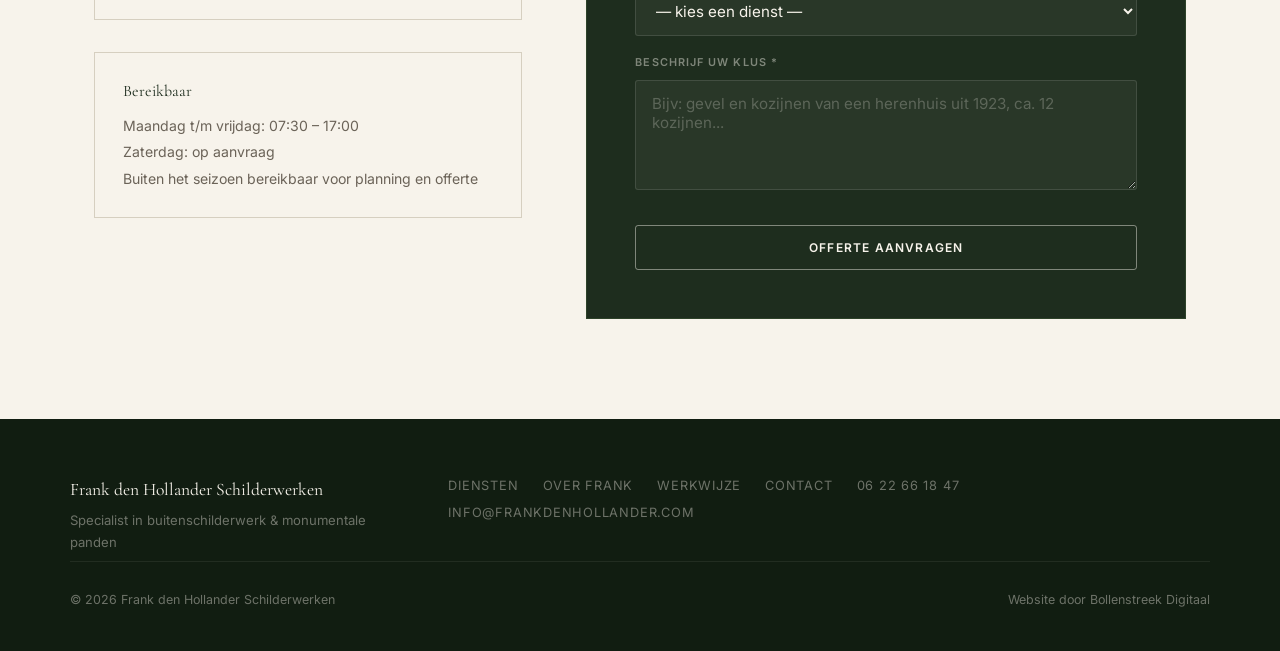
==== commit 6743fbb0: "Redesign site with premium heritage aesthetic targeting monument owners - Complete CSS rewrite: Corm" ====
--- a/index.html
+++ b/index.html
@@ -3,12 +3,12 @@
 <head>
   <meta charset="UTF-8">
   <meta name="viewport" content="width=device-width, initial-scale=1.0">
-  <meta name="description" content="Frank den Hollander Schilderwerken — vakkundig binnen- en buitenschilderwerk, houtrot-sanering en monumentale panden in de regio. Vraag vrijblijvend een offerte aan.">
-  <title>Frank den Hollander Schilderwerken | Onderhoud &amp; Schilderwerk</title>
+  <meta name="description" content="Frank den Hollander Schilderwerken — specialist in buitenschilderwerk, monumentale panden en houtrot-sanering. Vakmanschap dat zichtbaar blijft.">
+  <title>Frank den Hollander Schilderwerken | Vakmanschap voor uw pand</title>
 
   <!-- Open Graph -->
   <meta property="og:title" content="Frank den Hollander Schilderwerken">
-  <meta property="og:description" content="Vakkundig schilderwerk voor uw woning of bedrijfspand. Buitenschilderwerk, binnenschilderwerk, houtrot-sanering en monumentale panden.">
+  <meta property="og:description" content="Specialist in buitenschilderwerk, monumentale panden en houtrot-sanering. Persoonlijk contact, vaste prijs-afspraken.">
   <meta property="og:type" content="website">
   <meta property="og:url" content="https://www.frankdenhollander.com">
 
@@ -21,8 +21,8 @@
     "@context": "https://schema.org",
     "@type": "LocalBusiness",
     "name": "Frank den Hollander Schilderwerken",
-    "description": "Professioneel schilderwerk voor woning en bedrijfspand. Buitenschilderwerk, binnenschilderwerk, houtrot-sanering en monumentale panden.",
-    "telephone": "+31653519425",
+    "description": "Specialist in buitenschilderwerk, monumentale panden en houtrot-sanering.",
+    "telephone": "+31622661847",
     "email": "info@frankdenhollander.com",
     "url": "https://www.frankdenhollander.com",
     "priceRange": "€€",
@@ -45,11 +45,11 @@
     <div class="nav__links" role="menubar">
       <a href="#diensten" role="menuitem">Diensten</a>
       <a href="#over" role="menuitem">Over Frank</a>
-      <a href="#werkgebied" role="menuitem">Werkgebied</a>
+      <a href="#werkwijze" role="menuitem">Werkwijze</a>
       <a href="#contact" role="menuitem">Contact</a>
     </div>
 
-    <a href="#contact" class="btn btn--primary nav__cta">Offerte aanvragen</a>
+    <a href="#contact" class="btn btn--outline-light nav__cta">Offerte aanvragen</a>
 
     <button class="nav__burger" aria-label="Menu openen" aria-expanded="false" aria-controls="mobile-menu">
       <span></span>
@@ -61,9 +61,9 @@
   <div class="nav__mobile" id="mobile-menu" role="menu">
     <a href="#diensten" role="menuitem">Diensten</a>
     <a href="#over" role="menuitem">Over Frank</a>
-    <a href="#werkgebied" role="menuitem">Werkgebied</a>
+    <a href="#werkwijze" role="menuitem">Werkwijze</a>
     <a href="#contact" role="menuitem">Contact</a>
-    <a href="#contact" class="btn btn--primary">Offerte aanvragen</a>
+    <a href="#contact" class="btn btn--outline-light">Offerte aanvragen</a>
   </div>
 </nav>
 
@@ -71,56 +71,50 @@
 <!-- ===================== HERO ===================== -->
 <section class="hero" id="home" aria-label="Introductie">
   <div class="hero__inner">
-    <div class="hero__badge">
-      <span>🎨</span>
-      Onderhoud &amp; Schilderwerken
-    </div>
+
+    <span class="hero__pre">Schilderwerken &amp; Restauratie</span>
 
     <h1 class="hero__title">
-      Vakwerk dat <em>opvalt.</em><br>Al jaren in de regio.
+      Uw monument verdient<br>zorgvuldige handen.
     </h1>
 
     <p class="hero__sub">
-      Frank den Hollander staat voor eerlijk, vakkundig schilderwerk.
-      Of het gaat om uw gevel, kozijnen, monumentaal pand of
-      houtrot-sanering — u bent in goede handen.
+      Frank den Hollander is specialist in buitenschilderwerk,
+      historische panden en houtrot-sanering. Persoonlijk contact,
+      vakmanschap dat generaties meegaat.
     </p>
 
     <div class="hero__btns">
-      <a href="#contact" class="btn btn--primary btn--lg">Gratis offerte aanvragen</a>
-      <a href="tel:+31653519425" class="btn btn--outline btn--lg">📞 06 535 194 25</a>
-    </div>
-
-    <div class="hero__trust">
-      <div class="hero__trust-item">
-        <span class="hero__trust-icon">🏠</span>
-        <div class="hero__trust-text">
-          <strong>Binnen- &amp; buitenwerk</strong>
-          Kozijnen, gevels, plafonds
-        </div>
-      </div>
-      <div class="hero__trust-item">
-        <span class="hero__trust-icon">🏛️</span>
-        <div class="hero__trust-text">
-          <strong>Monumentale panden</strong>
-          Ervaring met historisch vastgoed
-        </div>
-      </div>
-      <div class="hero__trust-item">
-        <span class="hero__trust-icon">🪵</span>
-        <div class="hero__trust-text">
-          <strong>Houtrot-sanering</strong>
-          Duurzame hersteloplossingen
-        </div>
-      </div>
-      <div class="hero__trust-item">
-        <span class="hero__trust-icon">🎨</span>
-        <div class="hero__trust-text">
-          <strong>Kleuradvies</strong>
-          Professioneel kleurplan op maat
-        </div>
-      </div>
-    </div>
+      <a href="#contact" class="btn btn--outline-light btn--lg">Offerte aanvragen</a>
+      <a href="tel:+31622661847" class="btn btn--outline-light btn--lg">06 22 66 18 47</a>
+    </div>
+
+    <div class="hero__rule"></div>
+
+    <div class="hero__credentials">
+      <div class="hero__cred">
+        <div class="hero__cred-num">6</div>
+        <div class="hero__cred-text">
+          <div class="hero__cred-label">Specialisaties</div>
+          <div class="hero__cred-desc">Van monument tot houtrot-sanering</div>
+        </div>
+      </div>
+      <div class="hero__cred">
+        <div class="hero__cred-num">1×</div>
+        <div class="hero__cred-text">
+          <div class="hero__cred-label">Aanspreekpunt</div>
+          <div class="hero__cred-desc">Frank doet het werk zelf</div>
+        </div>
+      </div>
+      <div class="hero__cred">
+        <div class="hero__cred-num">∞</div>
+        <div class="hero__cred-text">
+          <div class="hero__cred-label">Garantie</div>
+          <div class="hero__cred-desc">Vaste prijs-afspraken, altijd</div>
+        </div>
+      </div>
+    </div>
+
   </div>
 </section>
 
@@ -128,126 +122,130 @@
 <!-- ===================== DIENSTEN ===================== -->
 <section class="section section--alt" id="diensten" aria-labelledby="diensten-title">
   <div class="container">
-    <p class="section-label">Wat wij doen</p>
-    <h2 class="section-title" id="diensten-title">Onze diensten</h2>
-    <p class="section-sub">Van een volledige gevel-renovatie tot een frisse laag verf binnen — Frank pakt het vakkundig aan.</p>
+    <span class="eyebrow">Wat wij doen</span>
+    <h2 class="section-title" id="diensten-title">Specialisaties</h2>
+    <p class="section-sub">
+      Van een volledige gevelrenovatie tot de zorgvuldige restauratie van
+      een rijksmonument — Frank pakt elke klus met kennis en precisie aan.
+    </p>
 
     <div class="diensten-grid">
 
       <div class="dienst-card">
-        <div class="dienst-card__icon">🏠</div>
+        <div class="dienst-card__num">01</div>
         <h3 class="dienst-card__title">Buitenschilderwerk</h3>
         <p class="dienst-card__text">
           Gevels, kozijnen, deuren, daklijsten en hekwerken.
-          Wij schuren, kitten en schilderen met kwalitatieve buitenverven
+          Grondig voorbereid, geschilderd met kwalitatieve buitenverven
           die jarenlang bestand zijn tegen het Nederlandse klimaat.
         </p>
       </div>
 
       <div class="dienst-card">
-        <div class="dienst-card__icon">🛋️</div>
+        <div class="dienst-card__num">02</div>
         <h3 class="dienst-card__title">Binnenschilderwerk</h3>
         <p class="dienst-card__text">
-          Muren, plafonds, deuren en kozijnen. Wij werken netjes en
-          zorgvuldig, zodat u minimale overlast heeft.
-          Beschikbaar voor particulieren en bedrijfspanden.
-        </p>
-      </div>
-
-      <div class="dienst-card">
-        <div class="dienst-card__icon">🏛️</div>
+          Muren, plafonds, deuren en kozijnen. Netjes en zorgvuldig
+          uitgevoerd, zodat u minimale overlast ervaart.
+          Voor particulieren en bedrijfspanden.
+        </p>
+      </div>
+
+      <div class="dienst-card">
+        <div class="dienst-card__num">03</div>
         <h3 class="dienst-card__title">Monumentale panden</h3>
         <p class="dienst-card__text">
           Historische woningen en rijksmonumenten vragen om specifieke
-          kennis en materialen. Frank heeft ruime ervaring met
-          de eisen van monumentenzorg en werkt met de juiste producten.
-        </p>
-      </div>
-
-      <div class="dienst-card">
-        <div class="dienst-card__icon">🪵</div>
+          kennis en materialen. Frank werkt met de producten en technieken
+          die monumentenzorg vereist.
+        </p>
+      </div>
+
+      <div class="dienst-card">
+        <div class="dienst-card__num">04</div>
         <h3 class="dienst-card__title">Houtrot-sanering</h3>
         <p class="dienst-card__text">
           Aangetast hout hoeft niet altijd vervangen te worden.
-          Met epoxy-herstel en houtrestauratie brengen wij
-          kozijnen en geveldelen duurzaam terug in goede staat.
-        </p>
-      </div>
-
-      <div class="dienst-card">
-        <div class="dienst-card__icon">🎨</div>
+          Met epoxy-herstel en houtrestauratie brengen wij kozijnen
+          en geveldelen duurzaam terug in goede staat.
+        </p>
+      </div>
+
+      <div class="dienst-card">
+        <div class="dienst-card__num">05</div>
         <h3 class="dienst-card__title">Kleuradvies</h3>
         <p class="dienst-card__text">
-          Twijfelt u over de kleurkeuze voor uw woning? Frank helpt u
-          met praktisch advies over kleurstellingen die passen bij
-          uw pand, de straat en uw eigen smaak.
-        </p>
-      </div>
-
-      <div class="dienst-card">
-        <div class="dienst-card__icon">📋</div>
+          Twijfelt u over de kleurkeuze voor uw woning of monument?
+          Frank helpt u met praktisch advies over kleurstellingen die
+          passen bij uw pand, de omgeving en de monumentale richtlijnen.
+        </p>
+      </div>
+
+      <div class="dienst-card">
+        <div class="dienst-card__num">06</div>
         <h3 class="dienst-card__title">Onderhoudsbeurten</h3>
         <p class="dienst-card__text">
           Regelmatig onderhoud voorkomt dure reparaties.
-          We stellen een persoonlijk onderhoudsschema op, zodat
-          uw woning of bedrijfspand er altijd goed bij staat.
-        </p>
-      </div>
-
-    </div>
-
-    <div class="mt-24" style="text-align:center">
-      <a href="#contact" class="btn btn--dark">Offerte aanvragen voor uw klus</a>
+          Frank stelt een persoonlijk onderhoudsschema op, zodat
+          uw pand er altijd goed bij staat.
+        </p>
+      </div>
+
+    </div>
+
+    <div style="text-align:center; margin-top: 48px;">
+      <a href="#contact" class="btn btn--primary">Vraag een vrijblijvende offerte aan</a>
     </div>
   </div>
 </section>
 
 
-<!-- ===================== OVER ===================== -->
+<!-- ===================== OVER FRANK ===================== -->
 <section class="section" id="over" aria-labelledby="over-title">
   <div class="container">
     <div class="over__inner">
 
-      <div class="over__image-wrap">
-        <div class="over__image-placeholder">
-          <div class="icon">👷</div>
+      <div class="over__image">
+        <div class="over__image-inner">
+          <p class="icon" style="font-size:2.4rem;opacity:0.3;margin-bottom:10px">👷</p>
           <p>Foto Frank den Hollander<br><small>— toe te voegen —</small></p>
         </div>
       </div>
 
       <div class="over__content">
-        <p class="section-label">Over de vakman</p>
+        <span class="eyebrow">Over de vakman</span>
         <h2 class="section-title" id="over-title">Frank den Hollander</h2>
 
-        <p style="color: var(--gray); margin-bottom: 16px;">
-          Frank den Hollander is een ervaren schilder die zijn vak door en door kent.
-          Met jarenlange praktijkervaring in zowel woning- als bedrijfsschilderwerk
-          weet hij precies wat er voor nodig is om een klus goed en duurzaam te doen.
-        </p>
-        <p style="color: var(--gray);">
-          Persoonlijk contact, eerlijke prijzen en kwaliteit die zichtbaar blijft —
-          dat is waar Frank voor staat. Van kleine opknapbeurten tot volledige renovaties.
-        </p>
+        <p style="color: var(--warm-gray); margin-bottom: 16px;">
+          Frank den Hollander is een ervaren schilder die zijn vak door en door
+          kent. Met jarenlange praktijkervaring in woning- en monumentschilderwerk
+          weet hij precies wat er nodig is om een klus goed en duurzaam te doen.
+        </p>
+
+        <blockquote class="over__quote">
+          "Persoonlijk contact, eerlijke prijzen en kwaliteit die zichtbaar blijft
+          — dat is waar ik voor sta."
+        </blockquote>
 
         <ul class="over__list">
           <li class="over__list-item">
-            <div class="over__list-check">✓</div>
+            <span class="over__list-icon">—</span>
             <span class="over__list-text">Vakkundig en gecertificeerd schilder</span>
           </li>
           <li class="over__list-item">
-            <div class="over__list-check">✓</div>
-            <span class="over__list-text">Jarenlange ervaring met monumentale panden</span>
+            <span class="over__list-icon">—</span>
+            <span class="over__list-text">Specialist in monumentale en historische panden</span>
           </li>
           <li class="over__list-item">
-            <div class="over__list-check">✓</div>
-            <span class="over__list-text">Eerlijk advies, vaste prijs-afspraken</span>
+            <span class="over__list-icon">—</span>
+            <span class="over__list-text">Eerlijk advies en vaste prijs-afspraken</span>
           </li>
           <li class="over__list-item">
-            <div class="over__list-check">✓</div>
+            <span class="over__list-icon">—</span>
             <span class="over__list-text">Werkt met hoogwaardige, duurzame verfproducten</span>
           </li>
           <li class="over__list-item">
-            <div class="over__list-check">✓</div>
+            <span class="over__list-icon">—</span>
             <span class="over__list-text">Nette oplevering, altijd</span>
           </li>
         </ul>
@@ -260,70 +258,115 @@
 </section>
 
 
-<!-- ===================== WERKGEBIED ===================== -->
-<section class="section section--alt" id="werkgebied" aria-labelledby="werkgebied-title">
+<!-- ===================== WERKWIJZE ===================== -->
+<section class="section section--alt" id="werkwijze" aria-labelledby="werkwijze-title">
   <div class="container">
-    <div class="werkgebied__inner">
-      <div>
-        <p class="section-label">Waar werken wij?</p>
-        <h2 class="section-title" id="werkgebied-title">Werkgebied</h2>
-        <p style="color: var(--gray); margin-bottom: 24px;">
-          Frank werkt voornamelijk in de regio rondom Nootdorp, Delft en omgeving.
-          Staat uw gemeente er niet bij? Neem gerust contact op — voor grotere
-          projecten komen wij ook buiten ons vaste werkgebied.
-        </p>
-        <div class="werkgebied__steden">
-          <span class="stad-chip stad-chip--main">Nootdorp</span>
-          <span class="stad-chip">Delft</span>
-          <span class="stad-chip">Pijnacker</span>
-          <span class="stad-chip">Zoetermeer</span>
-          <span class="stad-chip">Den Haag</span>
-          <span class="stad-chip">Rijswijk</span>
-          <span class="stad-chip">Wateringen</span>
-          <span class="stad-chip">Naaldwijk</span>
-        </div>
-        <a href="#contact" class="btn btn--dark mt-24">Werkgebied bevestigen</a>
-      </div>
-
-      <div class="werkgebied__map">
-        <div style="font-size: 3rem; margin-bottom: 12px;">📍</div>
-        <p style="font-weight: 700; color: var(--navy);">Regio Nootdorp &amp; Delft</p>
-        <p>Google Maps-kaart<br>— in te voegen —</p>
-      </div>
+    <span class="eyebrow">Hoe werken wij</span>
+    <h2 class="section-title" id="werkwijze-title">Van opname tot oplevering</h2>
+    <p class="section-sub">
+      Geen verrassingen, geen bijkomende kosten. U weet altijd
+      precies wat u kunt verwachten.
+    </p>
+
+    <div class="ornament"><span>✦</span></div>
+
+    <div class="werkwijze-steps">
+
+      <div class="stap">
+        <div class="stap__num">I</div>
+        <div class="stap__content">
+          <h3 class="stap__title">Opname &amp; advies</h3>
+          <p class="stap__text">
+            Frank bekijkt uw pand ter plekke. Hij signaleert houtrot,
+            geeft kleuradvies en stelt vast wat er precies nodig is.
+          </p>
+        </div>
+      </div>
+
+      <div class="stap">
+        <div class="stap__num">II</div>
+        <div class="stap__content">
+          <h3 class="stap__title">Offerte op maat</h3>
+          <p class="stap__text">
+            U ontvangt een heldere, gespecificeerde offerte.
+            Geen vage posten, geen verrassingen achteraf.
+          </p>
+        </div>
+      </div>
+
+      <div class="stap">
+        <div class="stap__num">III</div>
+        <div class="stap__content">
+          <h3 class="stap__title">Voorbereiding &amp; uitvoering</h3>
+          <p class="stap__text">
+            Schuren, kitten, gronden en lakken — elk detail wordt
+            zorgvuldig behandeld voor een langdurig resultaat.
+          </p>
+        </div>
+      </div>
+
+      <div class="stap">
+        <div class="stap__num">IV</div>
+        <div class="stap__content">
+          <h3 class="stap__title">Oplevering</h3>
+          <p class="stap__text">
+            Samen loopt u het resultaat na. Pas als u tevreden bent,
+            is de klus klaar.
+          </p>
+        </div>
+      </div>
+
     </div>
   </div>
 </section>
+
+
+<!-- ===================== MONUMENT BANNER ===================== -->
+<div class="monument-banner">
+  <span class="eyebrow" style="color: var(--bronze-light); display:block; margin-bottom:20px;">Specialisme</span>
+  <h2>Uw rijksmonument is bij ons in goede handen</h2>
+  <p>
+    Monumentale panden vragen om vakkennis, de juiste producten en
+    begrip voor de richtlijnen van monumentenzorg.
+    Frank werkt met de materialen en technieken die uw pand vereist —
+    met respect voor wat historisch is.
+  </p>
+  <a href="#contact" class="btn btn--outline-light">Bespreken wat uw monument nodig heeft</a>
+</div>
 
 
 <!-- ===================== CONTACT ===================== -->
 <section class="section" id="contact" aria-labelledby="contact-title">
   <div class="container">
-    <p class="section-label">Vrijblijvend</p>
+    <span class="eyebrow">Vrijblijvend</span>
     <h2 class="section-title" id="contact-title">Offerte aanvragen</h2>
-    <p class="section-sub">Beschrijf uw klus en we nemen zo snel mogelijk contact met u op. Geen verplichtingen.</p>
+    <p class="section-sub">
+      Beschrijf uw klus en we nemen zo snel mogelijk contact met u op.
+    </p>
 
     <div class="contact__inner">
-      <div class="contact__info">
-        <h3 style="margin-bottom: 4px;">Direct bereikbaar</h3>
-        <p style="color: var(--gray); margin-bottom: 4px;">Liever bellen of mailen? Dat kan ook.</p>
+
+      <div>
+        <h3 style="font-family: var(--serif); font-size: 1.3rem; color: var(--forest); margin-bottom: 6px;">Direct bereikbaar</h3>
+        <p style="color: var(--warm-gray); font-size: 0.9rem; margin-bottom: 24px;">Liever bellen? Dat kan natuurlijk ook.</p>
 
         <div class="contact__methods">
-          <a href="tel:+31653519425" class="contact__method">
-            <div class="contact__method-icon">📞</div>
+          <a href="tel:+31622661847" class="contact__method">
+            <div class="contact__method-icon">&#9742;</div>
             <div>
               <div class="contact__method-label">Telefoon</div>
-              <div class="contact__method-value">06 535 194 25</div>
+              <div class="contact__method-value">06 22 66 18 47</div>
             </div>
           </a>
           <a href="mailto:info@frankdenhollander.com" class="contact__method">
-            <div class="contact__method-icon">✉️</div>
+            <div class="contact__method-icon">&#9993;</div>
             <div>
               <div class="contact__method-label">E-mail</div>
               <div class="contact__method-value">info@frankdenhollander.com</div>
             </div>
           </a>
-          <a href="https://wa.me/31653519425" target="_blank" rel="noopener" class="contact__method">
-            <div class="contact__method-icon">💬</div>
+          <a href="https://wa.me/31622661847" target="_blank" rel="noopener" class="contact__method">
+            <div class="contact__method-icon">&#9997;</div>
             <div>
               <div class="contact__method-label">WhatsApp</div>
               <div class="contact__method-value">Stuur een bericht</div>
@@ -331,19 +374,19 @@
           </a>
         </div>
 
-        <div style="background: var(--off-white); border-radius: var(--radius); padding: 20px; border: 1px solid var(--border);">
-          <p style="font-weight: 700; color: var(--navy); margin-bottom: 6px;">📅 Bereikbaar</p>
-          <p style="color: var(--gray); font-size: 0.92rem;">
+        <div style="margin-top: 32px; padding: 24px 28px; border: 1px solid var(--stone);">
+          <p style="font-family: var(--serif); font-size: 1rem; color: var(--forest); margin-bottom: 8px;">Bereikbaar</p>
+          <p style="font-size: 0.88rem; color: var(--warm-gray); line-height: 1.9;">
             Maandag t/m vrijdag: 07:30 – 17:00<br>
             Zaterdag: op aanvraag<br>
-            Zondag: gesloten
+            Buiten het seizoen bereikbaar voor planning en offerte
           </p>
         </div>
       </div>
 
-      <div class="contact__form-card">
+      <div class="contact__form">
         <h3>Vertel ons over uw klus</h3>
-        <p>Wij reageren binnen 1 werkdag.</p>
+        <p>Wij reageren binnen één werkdag.</p>
 
         <form
           name="offerte"
@@ -385,14 +428,15 @@
 
           <div class="form-group">
             <label for="bericht">Beschrijf uw klus *</label>
-            <textarea id="bericht" name="bericht" placeholder="Bijv: buitenkant kozijnen verven, huis uit 1972, ca. 8 kozijnen..." required></textarea>
+            <textarea id="bericht" name="bericht" placeholder="Bijv: gevel en kozijnen van een herenhuis uit 1923, ca. 12 kozijnen..." required></textarea>
           </div>
 
-          <button type="submit" class="btn btn--primary btn--lg form-submit">
-            Offerte aanvragen →
+          <button type="submit" class="btn btn--outline-light form-submit">
+            Offerte aanvragen
           </button>
         </form>
       </div>
+
     </div>
   </div>
 </section>
@@ -403,15 +447,15 @@
   <div class="footer__inner">
     <div>
       <div class="footer__brand-name">Frank den Hollander Schilderwerken</div>
-      <div class="footer__brand-line">Onderhoud &amp; Schilderwerken · Regio Nootdorp/Delft</div>
+      <div class="footer__brand-line">Specialist in buitenschilderwerk &amp; monumentale panden</div>
     </div>
 
     <nav class="footer__links" aria-label="Footer navigatie">
       <a href="#diensten">Diensten</a>
       <a href="#over">Over Frank</a>
-      <a href="#werkgebied">Werkgebied</a>
+      <a href="#werkwijze">Werkwijze</a>
       <a href="#contact">Contact</a>
-      <a href="tel:+31653519425">06 535 194 25</a>
+      <a href="tel:+31622661847">06 22 66 18 47</a>
       <a href="mailto:info@frankdenhollander.com">info@frankdenhollander.com</a>
     </nav>
   </div>
@@ -420,7 +464,6 @@
     <div class="footer__bottom" style="width:100%">
       <span>&copy; <span id="year"></span> Frank den Hollander Schilderwerken</span>
       <span>
-        <a href="#">Privacybeleid</a> ·
         Website door <a href="https://bollenstreekdigitaal.nl" target="_blank" rel="noopener">Bollenstreek Digitaal</a>
       </span>
     </div>
@@ -429,7 +472,7 @@
 
 
 <!-- ===================== WHATSAPP FLOAT ===================== -->
-<a href="https://wa.me/31653519425" class="wa-float" target="_blank" rel="noopener" aria-label="WhatsApp Frank den Hollander">
+<a href="https://wa.me/31622661847" class="wa-float" target="_blank" rel="noopener" aria-label="WhatsApp Frank den Hollander">
   <svg viewBox="0 0 24 24" xmlns="http://www.w3.org/2000/svg">
     <path d="M17.472 14.382c-.297-.149-1.758-.867-2.03-.967-.273-.099-.471-.148-.67.15-.197.297-.767.966-.94 1.164-.173.199-.347.223-.644.075-.297-.15-1.255-.463-2.39-1.475-.883-.788-1.48-1.761-1.653-2.059-.173-.297-.018-.458.13-.606.134-.133.298-.347.446-.52.149-.174.198-.298.298-.497.099-.198.05-.371-.025-.52-.075-.149-.669-1.612-.916-2.207-.242-.579-.487-.5-.669-.51-.173-.008-.371-.01-.57-.01-.198 0-.52.074-.792.372-.272.297-1.04 1.016-1.04 2.479 0 1.462 1.065 2.875 1.213 3.074.149.198 2.096 3.2 5.077 4.487.709.306 1.262.489 1.694.625.712.227 1.36.195 1.871.118.571-.085 1.758-.719 2.006-1.413.248-.694.248-1.289.173-1.413-.074-.124-.272-.198-.57-.347m-5.421 7.403h-.004a9.87 9.87 0 01-5.031-1.378l-.361-.214-3.741.982.998-3.648-.235-.374a9.86 9.86 0 01-1.51-5.26c.001-5.45 4.436-9.884 9.888-9.884 2.64 0 5.122 1.03 6.988 2.898a9.825 9.825 0 012.893 6.994c-.003 5.45-4.437 9.884-9.885 9.884m8.413-18.297A11.815 11.815 0 0012.05 0C5.495 0 .16 5.335.157 11.892c0 2.096.547 4.142 1.588 5.945L.057 24l6.305-1.654a11.882 11.882 0 005.683 1.448h.005c6.554 0 11.89-5.335 11.893-11.893a11.821 11.821 0 00-3.48-8.413z"/>
   </svg>
--- a/style.css
+++ b/style.css
@@ -1,315 +1,375 @@
 /* ===================================================
    Frank den Hollander Schilderwerken
-   Mobile-first CSS — no frameworks, no build step
+   Heritage craftsmanship aesthetic — premium, restrained, timeless
+   Mobile-first · Zero dependencies
    =================================================== */
 
+@import url('https://fonts.googleapis.com/css2?family=Cormorant+Garamond:ital,wght@0,400;0,500;0,600;0,700;1,400;1,500&family=Inter:wght@300;400;500;600&display=swap');
+
 :root {
-  --navy:   #1C2B3A;
-  --orange: #E8620A;
-  --orange-dark: #C4510A;
-  --white:  #FFFFFF;
-  --off-white: #F8F7F4;
-  --gray-light: #F0EDEA;
-  --gray:   #8A8A8A;
-  --text:   #2C2C2C;
-  --border: #E2DDD8;
-
-  --font: -apple-system, "Segoe UI", "Inter", Helvetica, Arial, sans-serif;
-  --radius: 6px;
-  --shadow: 0 2px 16px rgba(0,0,0,0.08);
-  --shadow-lg: 0 8px 40px rgba(0,0,0,0.14);
-
-  --max-w: 1160px;
-  --section-pad: 80px 20px;
+  /* Heritage palette — warm, earthy, premium */
+  --forest:     #1E2D1E;   /* Deep moss green — primary */
+  --forest-mid: #2D4229;   /* Mid forest */
+  --cream:      #F7F3EB;   /* Warm parchment background */
+  --cream-dark: #EDE7DA;   /* Slightly darker cream for sections */
+  --stone:      #D6CFC0;   /* Stone gray for borders */
+  --bronze:     #7A6040;   /* Warm bronze — accent */
+  --bronze-light: #9B7D55; /* Light bronze */
+  --charcoal:   #1C1810;   /* Deep warm charcoal — text */
+  --warm-gray:  #6B6358;   /* Body text secondary */
+  --white:      #FDFAF6;   /* Warm white */
+
+  --serif: 'Cormorant Garamond', Georgia, 'Times New Roman', serif;
+  --sans:  'Inter', -apple-system, 'Segoe UI', Helvetica, Arial, sans-serif;
+
+  --radius-sm: 3px;
+  --radius:    6px;
+  --shadow:    0 2px 20px rgba(30,45,30,0.08);
+  --shadow-lg: 0 12px 48px rgba(30,45,30,0.14);
+
+  --max-w: 1140px;
 }
 
 /* === Reset === */
 *, *::before, *::after { box-sizing: border-box; margin: 0; padding: 0; }
 html { scroll-behavior: smooth; font-size: 16px; }
-body { font-family: var(--font); color: var(--text); background: var(--white); line-height: 1.6; }
+body { font-family: var(--sans); color: var(--charcoal); background: var(--cream); line-height: 1.65; }
 img { max-width: 100%; height: auto; display: block; }
 a { color: inherit; text-decoration: none; }
 ul { list-style: none; }
 
 /* === Typography === */
-h1 { font-size: clamp(2rem, 5vw, 3.2rem); font-weight: 800; line-height: 1.15; }
-h2 { font-size: clamp(1.6rem, 3.5vw, 2.4rem); font-weight: 700; line-height: 1.25; }
-h3 { font-size: 1.25rem; font-weight: 600; }
-p  { font-size: 1.05rem; }
-
-/* === Layout helpers === */
-.container { max-width: var(--max-w); margin: 0 auto; padding: 0 20px; }
-.section    { padding: var(--section-pad); }
-.section--alt { background: var(--off-white); }
-.section-label { font-size: 0.78rem; font-weight: 700; letter-spacing: 0.12em; text-transform: uppercase; color: var(--orange); margin-bottom: 10px; }
-.section-title { margin-bottom: 16px; }
-.section-sub   { color: var(--gray); font-size: 1.1rem; max-width: 540px; margin-bottom: 40px; }
+h1, h2, h3 { font-family: var(--serif); font-weight: 500; line-height: 1.15; }
+h1 { font-size: clamp(2.6rem, 6vw, 4.2rem); font-style: italic; }
+h2 { font-size: clamp(2rem, 4vw, 3rem); }
+h3 { font-size: 1.4rem; font-weight: 600; }
+p  { font-size: 1rem; line-height: 1.75; }
+
+/* === Layout === */
+.container { max-width: var(--max-w); margin: 0 auto; padding: 0 24px; }
+.section    { padding: 100px 24px; }
+.section--alt { background: var(--cream-dark); }
+
+.eyebrow {
+  font-family: var(--sans);
+  font-size: 0.7rem; font-weight: 600;
+  letter-spacing: 0.18em; text-transform: uppercase;
+  color: var(--bronze);
+  margin-bottom: 14px;
+  display: block;
+}
+.section-title { margin-bottom: 20px; color: var(--forest); }
+.section-sub   { color: var(--warm-gray); font-size: 1.05rem; max-width: 480px; margin-bottom: 48px; }
+
+/* === Divider ornament === */
+.ornament {
+  display: flex; align-items: center; gap: 16px;
+  margin-bottom: 24px;
+}
+.ornament::before, .ornament::after {
+  content: '';
+  flex: 1; height: 1px; background: var(--stone);
+}
+.ornament span {
+  font-family: var(--serif); font-size: 1.2rem; color: var(--bronze); font-style: italic;
+}
 
 /* === Buttons === */
 .btn {
-  display: inline-flex; align-items: center; gap: 8px;
-  padding: 14px 28px; border-radius: var(--radius);
-  font-weight: 600; font-size: 0.95rem; font-family: var(--font);
-  cursor: pointer; border: none; transition: all 0.18s ease;
-  white-space: nowrap;
-}
-.btn--primary { background: var(--orange); color: var(--white); }
-.btn--primary:hover { background: var(--orange-dark); transform: translateY(-1px); box-shadow: 0 4px 16px rgba(232,98,10,0.35); }
-.btn--outline  { background: transparent; color: var(--white); border: 2px solid rgba(255,255,255,0.7); }
-.btn--outline:hover { background: rgba(255,255,255,0.12); }
-.btn--dark     { background: var(--navy); color: var(--white); }
-.btn--dark:hover { background: #263849; transform: translateY(-1px); }
-.btn--lg { padding: 16px 36px; font-size: 1.05rem; }
+  display: inline-flex; align-items: center; gap: 10px;
+  padding: 14px 32px;
+  font-family: var(--sans); font-size: 0.82rem; font-weight: 600;
+  letter-spacing: 0.1em; text-transform: uppercase;
+  cursor: pointer; border: none;
+  transition: all 0.22s ease;
+  border-radius: var(--radius-sm);
+}
+.btn--primary {
+  background: var(--forest); color: var(--cream);
+  border: 1px solid var(--forest);
+}
+.btn--primary:hover {
+  background: var(--forest-mid);
+  box-shadow: 0 6px 24px rgba(30,45,30,0.22);
+  transform: translateY(-1px);
+}
+.btn--outline {
+  background: transparent; color: var(--charcoal);
+  border: 1px solid var(--stone);
+}
+.btn--outline:hover { border-color: var(--bronze); color: var(--bronze); }
+.btn--outline-light {
+  background: transparent; color: var(--cream);
+  border: 1px solid rgba(247,243,235,0.45);
+}
+.btn--outline-light:hover { background: rgba(247,243,235,0.1); border-color: rgba(247,243,235,0.75); }
+.btn--lg { padding: 16px 40px; }
 
 /* === NAV === */
 .nav {
   position: sticky; top: 0; z-index: 100;
-  background: var(--navy);
-  box-shadow: 0 1px 0 rgba(255,255,255,0.07);
+  background: var(--forest);
+  border-bottom: 1px solid rgba(247,243,235,0.06);
+  transition: box-shadow 0.2s;
 }
 .nav__inner {
   display: flex; align-items: center; justify-content: space-between;
-  padding: 0 20px; height: 66px; max-width: var(--max-w); margin: 0 auto;
+  height: 72px; max-width: var(--max-w); margin: 0 auto; padding: 0 24px;
 }
 .nav__logo {
   display: flex; flex-direction: column; gap: 1px;
 }
 .nav__logo-name {
-  font-size: 1.05rem; font-weight: 800; color: var(--white); line-height: 1;
+  font-family: var(--serif); font-size: 1.15rem; font-weight: 600;
+  color: var(--cream); letter-spacing: 0.01em; line-height: 1;
 }
 .nav__logo-sub {
-  font-size: 0.7rem; font-weight: 500; color: var(--orange); letter-spacing: 0.06em; text-transform: uppercase;
-}
-.nav__links {
-  display: none;
-  gap: 4px;
-}
+  font-size: 0.62rem; font-weight: 500;
+  color: var(--bronze-light); letter-spacing: 0.15em; text-transform: uppercase;
+}
+.nav__links { display: none; gap: 2px; }
 .nav__links a {
-  color: rgba(255,255,255,0.75); font-size: 0.9rem; font-weight: 500;
-  padding: 6px 12px; border-radius: var(--radius);
-  transition: color 0.15s, background 0.15s;
-}
-.nav__links a:hover { color: var(--white); background: rgba(255,255,255,0.08); }
+  font-family: var(--sans); font-size: 0.8rem; font-weight: 500;
+  letter-spacing: 0.05em; text-transform: uppercase;
+  color: rgba(247,243,235,0.6); padding: 8px 14px;
+  border-radius: var(--radius-sm); transition: color 0.15s, background 0.15s;
+}
+.nav__links a:hover { color: var(--cream); background: rgba(247,243,235,0.08); }
 .nav__cta { display: none; }
 .nav__burger {
   background: none; border: none; cursor: pointer; padding: 8px;
   display: flex; flex-direction: column; gap: 5px;
 }
 .nav__burger span {
-  display: block; width: 24px; height: 2px;
-  background: var(--white); border-radius: 2px;
-  transition: all 0.25s ease;
-}
-.nav__burger.open span:nth-child(1) { transform: translateY(7px) rotate(45deg); }
+  display: block; width: 22px; height: 1px;
+  background: rgba(247,243,235,0.7); transition: all 0.25s ease;
+}
+.nav__burger.open span:nth-child(1) { transform: translateY(6px) rotate(45deg); }
 .nav__burger.open span:nth-child(2) { opacity: 0; }
-.nav__burger.open span:nth-child(3) { transform: translateY(-7px) rotate(-45deg); }
-
-/* Mobile menu */
+.nav__burger.open span:nth-child(3) { transform: translateY(-6px) rotate(-45deg); }
+
 .nav__mobile {
   display: none; flex-direction: column; gap: 2px;
-  background: var(--navy); border-top: 1px solid rgba(255,255,255,0.07);
-  padding: 12px 20px 20px;
+  background: var(--forest); border-top: 1px solid rgba(247,243,235,0.08);
+  padding: 12px 24px 24px;
 }
 .nav__mobile.open { display: flex; }
 .nav__mobile a {
-  color: rgba(255,255,255,0.8); font-size: 1rem; font-weight: 500;
-  padding: 12px 14px; border-radius: var(--radius);
-  transition: background 0.15s;
-}
-.nav__mobile a:hover { background: rgba(255,255,255,0.08); color: var(--white); }
-.nav__mobile .btn { margin-top: 8px; justify-content: center; }
+  font-size: 0.9rem; font-weight: 500; letter-spacing: 0.06em; text-transform: uppercase;
+  color: rgba(247,243,235,0.7); padding: 12px 14px;
+  border-radius: var(--radius-sm); transition: background 0.15s;
+}
+.nav__mobile a:hover { background: rgba(247,243,235,0.08); color: var(--cream); }
+.nav__mobile .btn { margin-top: 12px; justify-content: center; }
 
 /* === HERO === */
 .hero {
-  background: linear-gradient(135deg, var(--navy) 0%, #263849 60%, #1a3a2a 100%);
-  color: var(--white);
-  padding: 80px 20px 90px;
+  background: var(--forest);
   position: relative; overflow: hidden;
+  padding: 110px 24px 120px;
+}
+.hero::after {
+  content: '';
+  position: absolute; right: -120px; top: -80px;
+  width: 600px; height: 600px;
+  border: 1px solid rgba(247,243,235,0.04);
+  border-radius: 50%; pointer-events: none;
 }
 .hero::before {
   content: '';
-  position: absolute; inset: 0;
-  background: url("data:image/svg+xml,%3Csvg width='60' height='60' viewBox='0 0 60 60' xmlns='http://www.w3.org/2000/svg'%3E%3Cg fill='none' fill-rule='evenodd'%3E%3Cg fill='%23ffffff' fill-opacity='0.02'%3E%3Cpath d='M36 34v-4h-2v4h-4v2h4v4h2v-4h4v-2h-4zm0-30V0h-2v4h-4v2h4v4h2V6h4V4h-4zM6 34v-4H4v4H0v2h4v4h2v-4h4v-2H6zM6 4V0H4v4H0v2h4v4h2V6h4V4H6z'/%3E%3C/g%3E%3C/g%3E%3C/svg%3E");
-}
-.hero__inner { position: relative; max-width: var(--max-w); margin: 0 auto; }
-.hero__badge {
-  display: inline-flex; align-items: center; gap: 8px;
-  background: rgba(232,98,10,0.15); border: 1px solid rgba(232,98,10,0.3);
-  border-radius: 100px; padding: 6px 16px; margin-bottom: 28px;
-  font-size: 0.82rem; font-weight: 600; color: var(--orange);
-  letter-spacing: 0.04em;
-}
-.hero__title { margin-bottom: 22px; }
-.hero__title em { font-style: normal; color: var(--orange); }
+  position: absolute; right: -60px; top: -30px;
+  width: 800px; height: 800px;
+  border: 1px solid rgba(247,243,235,0.025);
+  border-radius: 50%; pointer-events: none;
+}
+.hero__inner { max-width: var(--max-w); margin: 0 auto; position: relative; }
+.hero__pre {
+  display: inline-flex; align-items: center; gap: 10px;
+  font-family: var(--sans); font-size: 0.72rem; font-weight: 600;
+  letter-spacing: 0.16em; text-transform: uppercase;
+  color: var(--bronze-light); margin-bottom: 32px;
+}
+.hero__pre::before {
+  content: ''; width: 28px; height: 1px; background: var(--bronze-light);
+}
+.hero__title {
+  color: var(--cream); margin-bottom: 28px; max-width: 680px;
+  font-size: clamp(2.8rem, 6vw, 4.6rem);
+}
 .hero__sub {
-  font-size: clamp(1rem, 2vw, 1.2rem);
-  color: rgba(255,255,255,0.75);
-  max-width: 520px; margin-bottom: 36px; line-height: 1.65;
-}
-.hero__btns { display: flex; flex-wrap: wrap; gap: 12px; margin-bottom: 56px; }
-.hero__trust {
-  display: flex; flex-wrap: wrap; gap: 24px;
-  border-top: 1px solid rgba(255,255,255,0.1); padding-top: 36px;
-}
-.hero__trust-item {
-  display: flex; align-items: center; gap: 10px;
-}
-.hero__trust-icon { font-size: 1.4rem; }
-.hero__trust-text { font-size: 0.88rem; color: rgba(255,255,255,0.6); line-height: 1.3; }
-.hero__trust-text strong { display: block; color: var(--white); font-size: 0.95rem; }
+  color: rgba(247,243,235,0.65); font-size: 1.05rem; max-width: 480px;
+  margin-bottom: 44px; line-height: 1.8;
+}
+.hero__btns { display: flex; flex-wrap: wrap; gap: 14px; margin-bottom: 72px; }
+.hero__rule { width: 40px; height: 1px; background: rgba(247,243,235,0.15); margin-bottom: 40px; }
+.hero__credentials {
+  display: flex; flex-wrap: wrap; gap: 32px;
+}
+.hero__cred {
+  display: flex; gap: 14px; align-items: flex-start;
+}
+.hero__cred-num {
+  font-family: var(--serif); font-size: 2.2rem; font-weight: 400;
+  color: var(--bronze-light); line-height: 1;
+}
+.hero__cred-text { }
+.hero__cred-label {
+  font-size: 0.72rem; font-weight: 600; letter-spacing: 0.1em;
+  text-transform: uppercase; color: rgba(247,243,235,0.4); margin-bottom: 2px;
+}
+.hero__cred-desc { font-size: 0.88rem; color: rgba(247,243,235,0.65); }
 
 /* === DIENSTEN === */
 .diensten-grid {
-  display: grid;
-  grid-template-columns: 1fr;
-  gap: 20px;
-  margin-top: 48px;
+  display: grid; grid-template-columns: 1fr; gap: 1px;
+  background: var(--stone); border: 1px solid var(--stone);
+  margin-top: 56px;
 }
 .dienst-card {
-  background: var(--white);
-  border: 1px solid var(--border);
-  border-radius: 10px;
-  padding: 28px;
-  transition: box-shadow 0.2s, transform 0.2s;
+  background: var(--cream); padding: 40px 36px;
   position: relative; overflow: hidden;
-}
-.dienst-card:hover { box-shadow: var(--shadow-lg); transform: translateY(-3px); }
-.dienst-card::before {
-  content: '';
-  position: absolute; top: 0; left: 0; right: 0; height: 3px;
-  background: var(--orange);
-  transform: scaleX(0); transform-origin: left;
-  transition: transform 0.25s ease;
-}
-.dienst-card:hover::before { transform: scaleX(1); }
-.dienst-card__icon { font-size: 2rem; margin-bottom: 14px; }
-.dienst-card__title { margin-bottom: 10px; color: var(--navy); }
-.dienst-card__text { color: var(--gray); font-size: 0.95rem; line-height: 1.65; }
-
-/* === OVER === */
-.over__inner {
-  display: grid; grid-template-columns: 1fr; gap: 48px;
-  align-items: center;
-}
-.over__image-wrap {
-  background: var(--gray-light); border-radius: 12px;
-  aspect-ratio: 4/3; display: flex; align-items: center; justify-content: center;
-  overflow: hidden;
-}
-.over__image-placeholder {
-  text-align: center; padding: 40px;
-}
-.over__image-placeholder .icon { font-size: 4rem; margin-bottom: 12px; }
-.over__image-placeholder p { color: var(--gray); font-size: 0.9rem; }
-.over__content { }
-.over__list {
-  display: flex; flex-direction: column; gap: 14px; margin: 28px 0 32px;
-}
+  transition: background 0.2s;
+}
+.dienst-card:hover { background: var(--white); }
+.dienst-card__num {
+  font-family: var(--serif); font-size: 3rem; font-weight: 400;
+  color: var(--stone); line-height: 1; margin-bottom: 16px;
+  transition: color 0.2s;
+}
+.dienst-card:hover .dienst-card__num { color: var(--bronze); }
+.dienst-card__title {
+  font-family: var(--serif); font-size: 1.5rem; font-weight: 600;
+  color: var(--forest); margin-bottom: 12px;
+}
+.dienst-card__text { color: var(--warm-gray); font-size: 0.95rem; line-height: 1.75; }
+
+/* === OVER FRANK === */
+.over__inner { display: grid; grid-template-columns: 1fr; gap: 64px; align-items: center; }
+.over__image {
+  background: var(--cream-dark);
+  border: 1px solid var(--stone);
+  aspect-ratio: 3/4;
+  display: flex; align-items: center; justify-content: center;
+  position: relative; overflow: hidden;
+}
+.over__image-inner { text-align: center; padding: 48px; }
+.over__image-inner .icon { font-size: 3rem; margin-bottom: 12px; opacity: 0.4; }
+.over__image-inner p { color: var(--warm-gray); font-size: 0.85rem; font-style: italic; }
+.over__quote {
+  font-family: var(--serif); font-size: 1.5rem; font-style: italic;
+  color: var(--forest); line-height: 1.55;
+  border-left: 2px solid var(--bronze);
+  padding-left: 24px; margin: 28px 0 32px;
+}
+.over__list { display: flex; flex-direction: column; gap: 16px; margin-bottom: 36px; }
 .over__list-item {
-  display: flex; gap: 14px; align-items: flex-start;
-}
-.over__list-check {
-  width: 22px; height: 22px; min-width: 22px;
-  background: rgba(232,98,10,0.1); border-radius: 50%;
-  display: flex; align-items: center; justify-content: center;
-  margin-top: 2px;
-  font-size: 0.7rem; color: var(--orange);
-}
-.over__list-text { font-size: 0.98rem; color: var(--text); }
-
-/* === WERKGEBIED === */
-.werkgebied__inner {
-  display: grid; grid-template-columns: 1fr; gap: 48px;
-  align-items: start;
-}
-.werkgebied__map {
-  background: var(--gray-light); border-radius: 10px;
-  padding: 40px; text-align: center;
-}
-.werkgebied__map p { color: var(--gray); font-size: 0.9rem; margin-top: 8px; }
-.werkgebied__steden {
-  display: flex; flex-wrap: wrap; gap: 10px; margin-top: 24px;
-}
-.stad-chip {
-  background: var(--white); border: 1px solid var(--border);
-  border-radius: 100px; padding: 6px 16px;
-  font-size: 0.88rem; font-weight: 500; color: var(--navy);
-}
-.stad-chip--main { background: var(--navy); color: var(--white); border-color: var(--navy); }
+  display: flex; gap: 16px; align-items: flex-start;
+  padding-bottom: 16px; border-bottom: 1px solid var(--stone);
+}
+.over__list-item:last-child { border-bottom: none; padding-bottom: 0; }
+.over__list-icon {
+  font-size: 0.8rem; color: var(--bronze); margin-top: 3px; min-width: 16px;
+}
+.over__list-text { font-size: 0.95rem; color: var(--charcoal); }
+
+/* === WERKWIJZE (how we work) === */
+.werkwijze-steps {
+  display: grid; grid-template-columns: 1fr; gap: 32px; margin-top: 56px;
+}
+.stap {
+  display: flex; gap: 24px; align-items: flex-start;
+}
+.stap__num {
+  font-family: var(--serif); font-size: 2.4rem; font-weight: 400;
+  color: var(--stone); line-height: 1; min-width: 40px;
+  transition: color 0.2s;
+}
+.stap:hover .stap__num { color: var(--forest); }
+.stap__content { padding-top: 4px; }
+.stap__title { font-family: var(--serif); font-size: 1.2rem; font-weight: 600; color: var(--forest); margin-bottom: 6px; }
+.stap__text { font-size: 0.92rem; color: var(--warm-gray); line-height: 1.7; }
+
+/* === DIENST HIGHLIGHT === */
+.monument-banner {
+  background: var(--forest); color: var(--cream);
+  padding: 80px 24px; text-align: center;
+}
+.monument-banner h2 { color: var(--cream); margin-bottom: 16px; }
+.monument-banner p { color: rgba(247,243,235,0.65); max-width: 520px; margin: 0 auto 36px; }
 
 /* === CONTACT === */
-.contact__inner {
-  display: grid; grid-template-columns: 1fr; gap: 48px;
-}
-.contact__info { }
-.contact__methods { display: flex; flex-direction: column; gap: 16px; margin: 28px 0; }
+.contact__inner { display: grid; grid-template-columns: 1fr; gap: 64px; }
+.contact__methods { display: flex; flex-direction: column; gap: 1px; background: var(--stone); border: 1px solid var(--stone); }
 .contact__method {
-  display: flex; gap: 16px; align-items: center;
-  padding: 18px 20px; background: var(--off-white);
-  border-radius: var(--radius); border: 1px solid var(--border);
-  transition: border-color 0.15s;
-}
-.contact__method:hover { border-color: var(--orange); }
-.contact__method-icon { font-size: 1.5rem; width: 40px; text-align: center; }
-.contact__method-label { font-size: 0.78rem; color: var(--gray); font-weight: 600; text-transform: uppercase; letter-spacing: 0.06em; }
-.contact__method-value { font-weight: 600; color: var(--navy); font-size: 1.05rem; }
-.contact__form-card {
-  background: var(--navy); color: var(--white);
-  border-radius: 12px; padding: 36px;
-}
-.contact__form-card h3 { margin-bottom: 8px; }
-.contact__form-card p { color: rgba(255,255,255,0.65); font-size: 0.92rem; margin-bottom: 24px; }
-.form-group { margin-bottom: 16px; }
+  display: flex; gap: 20px; align-items: center;
+  background: var(--cream); padding: 24px 28px;
+  transition: background 0.15s;
+}
+.contact__method:hover { background: var(--white); }
+.contact__method-label { font-size: 0.68rem; font-weight: 600; letter-spacing: 0.12em; text-transform: uppercase; color: var(--warm-gray); margin-bottom: 4px; }
+.contact__method-value { font-family: var(--serif); font-size: 1.2rem; color: var(--forest); }
+.contact__method-icon { font-size: 1.2rem; min-width: 28px; text-align: center; }
+
+.contact__form { background: var(--forest); padding: 48px; border: 1px solid var(--forest-mid); }
+.contact__form h3 {
+  font-family: var(--serif); font-size: 1.8rem; color: var(--cream);
+  margin-bottom: 8px;
+}
+.contact__form p { color: rgba(247,243,235,0.55); font-size: 0.9rem; margin-bottom: 32px; }
+.form-group { margin-bottom: 18px; }
 .form-group label {
-  display: block; font-size: 0.82rem; font-weight: 600;
-  color: rgba(255,255,255,0.6); margin-bottom: 6px; letter-spacing: 0.04em;
-}
-.form-group input,
-.form-group textarea,
-.form-group select {
-  width: 100%; padding: 12px 14px;
-  background: rgba(255,255,255,0.07);
-  border: 1px solid rgba(255,255,255,0.15);
-  border-radius: var(--radius); color: var(--white);
-  font-family: var(--font); font-size: 0.95rem;
-  transition: border-color 0.15s;
-  outline: none;
-}
-.form-group input::placeholder,
-.form-group textarea::placeholder { color: rgba(255,255,255,0.3); }
-.form-group input:focus,
-.form-group textarea:focus,
-.form-group select:focus { border-color: var(--orange); }
-.form-group select option { background: var(--navy); }
-.form-group textarea { resize: vertical; min-height: 100px; }
-.form-row { display: grid; grid-template-columns: 1fr 1fr; gap: 12px; }
-.form-submit { width: 100%; margin-top: 8px; justify-content: center; }
+  display: block; font-size: 0.68rem; font-weight: 600;
+  letter-spacing: 0.1em; text-transform: uppercase;
+  color: rgba(247,243,235,0.45); margin-bottom: 8px;
+}
+.form-group input, .form-group textarea, .form-group select {
+  width: 100%; padding: 13px 16px;
+  background: rgba(247,243,235,0.05);
+  border: 1px solid rgba(247,243,235,0.12);
+  color: var(--cream); font-family: var(--sans); font-size: 0.95rem;
+  outline: none; border-radius: var(--radius-sm); transition: border-color 0.15s;
+}
+.form-group input::placeholder, .form-group textarea::placeholder { color: rgba(247,243,235,0.25); }
+.form-group input:focus, .form-group textarea:focus, .form-group select:focus {
+  border-color: rgba(247,243,235,0.4);
+  background: rgba(247,243,235,0.08);
+}
+.form-group select option { background: var(--forest); }
+.form-group textarea { resize: vertical; min-height: 110px; }
+.form-row { display: grid; grid-template-columns: 1fr 1fr; gap: 14px; }
+.form-submit { width: 100%; margin-top: 10px; justify-content: center; font-size: 0.75rem; }
 
 /* === FOOTER === */
 .footer {
-  background: #111B24; color: rgba(255,255,255,0.55);
-  padding: 40px 20px;
+  background: #111D11; color: rgba(247,243,235,0.4);
+  padding: 56px 24px 40px;
 }
 .footer__inner {
   max-width: var(--max-w); margin: 0 auto;
-  display: flex; flex-direction: column; gap: 24px;
-}
-.footer__brand-name { color: var(--white); font-weight: 700; font-size: 1.05rem; margin-bottom: 4px; }
-.footer__brand-line { font-size: 0.88rem; }
-.footer__links { display: flex; flex-wrap: wrap; gap: 6px 20px; }
-.footer__links a { font-size: 0.88rem; transition: color 0.15s; }
-.footer__links a:hover { color: var(--white); }
+  display: flex; flex-direction: column; gap: 40px;
+}
+.footer__brand-name {
+  font-family: var(--serif); font-size: 1.1rem;
+  color: var(--cream); margin-bottom: 6px;
+}
+.footer__brand-line { font-size: 0.82rem; }
+.footer__links { display: flex; flex-wrap: wrap; gap: 6px 24px; }
+.footer__links a {
+  font-size: 0.8rem; letter-spacing: 0.06em; text-transform: uppercase;
+  transition: color 0.15s;
+}
+.footer__links a:hover { color: var(--cream); }
 .footer__bottom {
-  border-top: 1px solid rgba(255,255,255,0.07); padding-top: 24px;
-  font-size: 0.82rem; display: flex; flex-wrap: wrap; gap: 8px;
-  justify-content: space-between;
+  border-top: 1px solid rgba(247,243,235,0.07); padding-top: 28px; margin-top: 8px;
+  font-size: 0.78rem; display: flex; flex-wrap: wrap; gap: 8px; justify-content: space-between;
 }
 .footer__bottom a { transition: color 0.15s; }
-.footer__bottom a:hover { color: var(--white); }
-
-/* === DESKTOP BREAKPOINTS === */
+.footer__bottom a:hover { color: var(--cream); }
+
+/* === DESKTOP === */
 @media (min-width: 640px) {
   .diensten-grid { grid-template-columns: 1fr 1fr; }
+  .werkwijze-steps { grid-template-columns: 1fr 1fr; }
   .form-row { grid-template-columns: 1fr 1fr; }
 }
 
@@ -319,28 +379,20 @@
   .nav__burger { display: none; }
 
   .diensten-grid { grid-template-columns: repeat(3, 1fr); }
-
-  .over__inner { grid-template-columns: 1fr 1fr; }
-  .werkgebied__inner { grid-template-columns: 1fr 1fr; }
-  .contact__inner { grid-template-columns: 1fr 1fr; }
-
+  .over__inner { grid-template-columns: 5fr 7fr; }
+  .contact__inner { grid-template-columns: 5fr 7fr; }
   .footer__inner { flex-direction: row; justify-content: space-between; align-items: flex-start; }
+  .werkwijze-steps { grid-template-columns: repeat(4, 1fr); }
 }
 
 /* === WHATSAPP FLOAT === */
 .wa-float {
-  position: fixed; bottom: 24px; right: 24px; z-index: 200;
-  width: 56px; height: 56px;
+  position: fixed; bottom: 28px; right: 28px; z-index: 200;
+  width: 52px; height: 52px;
   background: #25D366; border-radius: 50%;
   display: flex; align-items: center; justify-content: center;
-  box-shadow: 0 4px 20px rgba(37,211,102,0.45);
+  box-shadow: 0 4px 18px rgba(0,0,0,0.2);
   transition: transform 0.2s, box-shadow 0.2s;
 }
-.wa-float:hover { transform: scale(1.08); box-shadow: 0 6px 28px rgba(37,211,102,0.55); }
-.wa-float svg { width: 28px; height: 28px; fill: white; }
-
-/* === UTILS === */
-.text-orange { color: var(--orange); }
-.mt-8  { margin-top: 8px; }
-.mt-16 { margin-top: 16px; }
-.mt-24 { margin-top: 24px; }
+.wa-float:hover { transform: scale(1.07); box-shadow: 0 6px 26px rgba(0,0,0,0.28); }
+.wa-float svg { width: 26px; height: 26px; fill: white; }
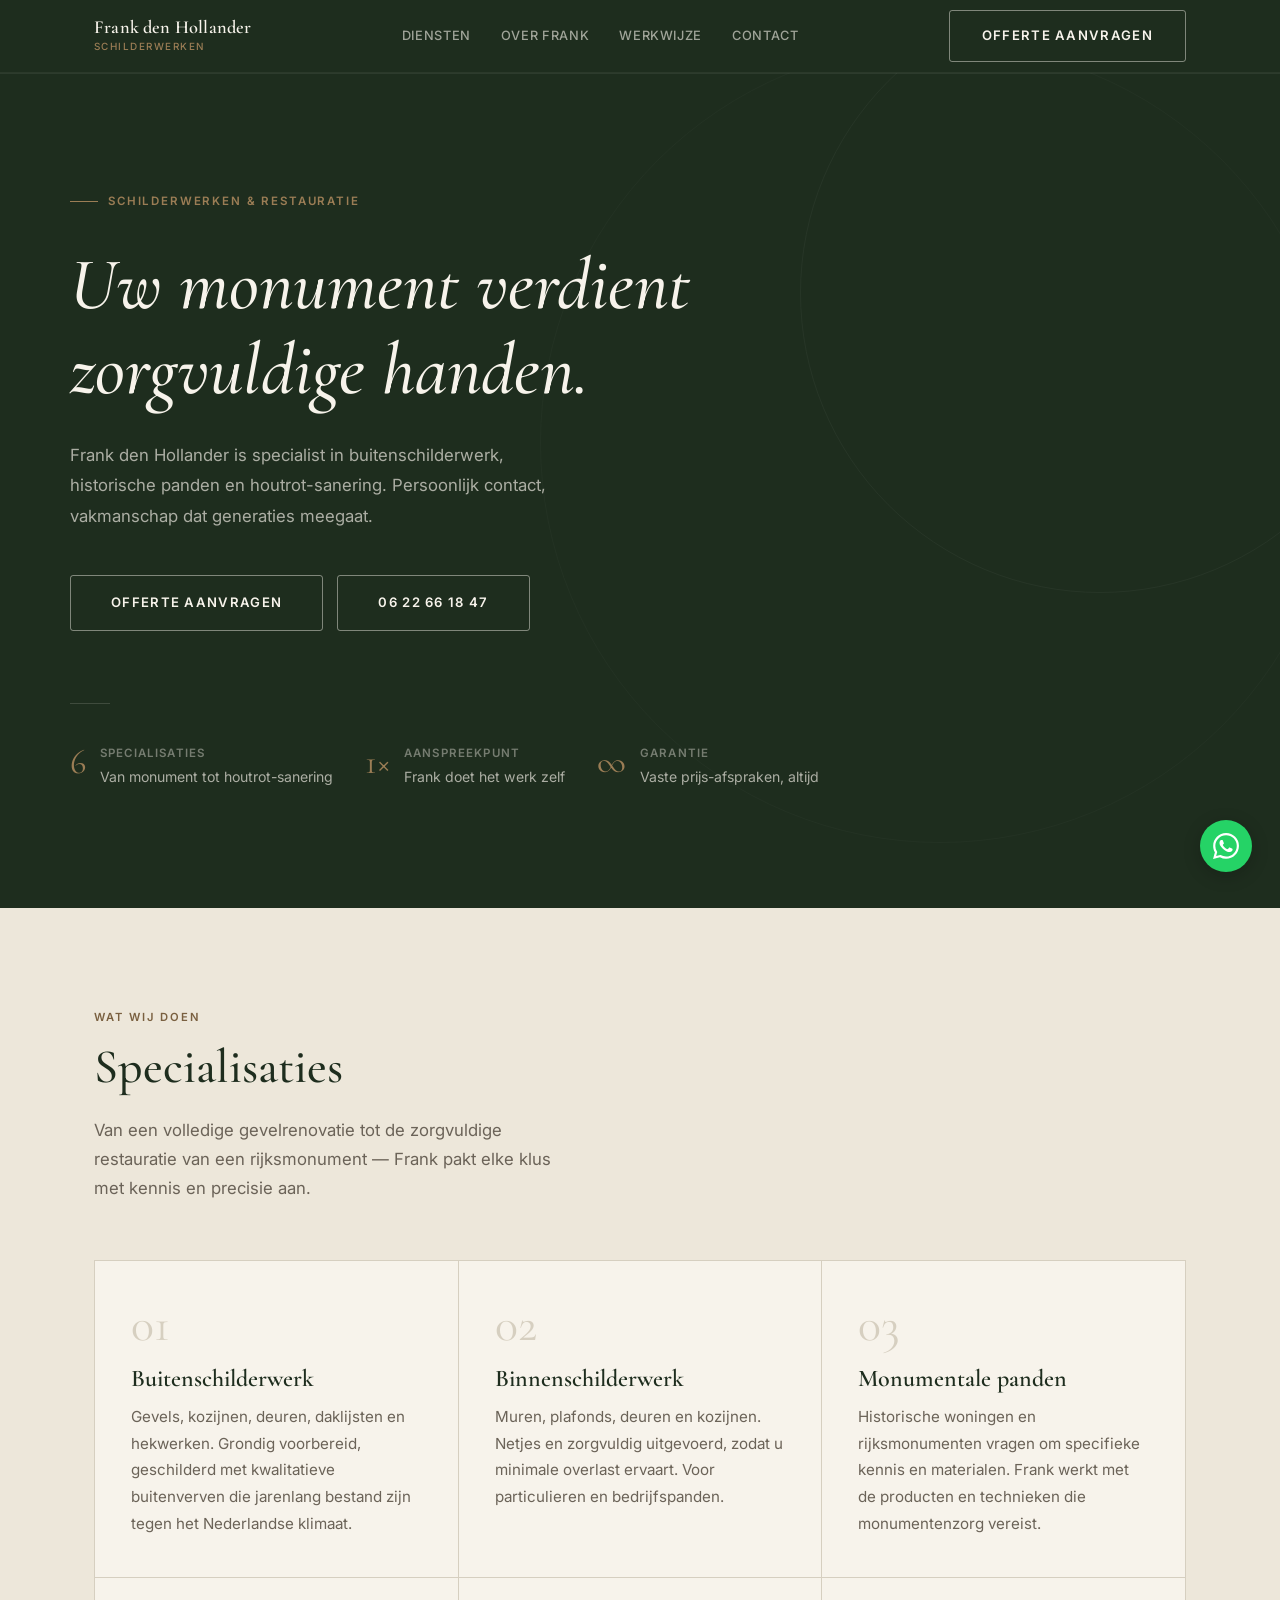
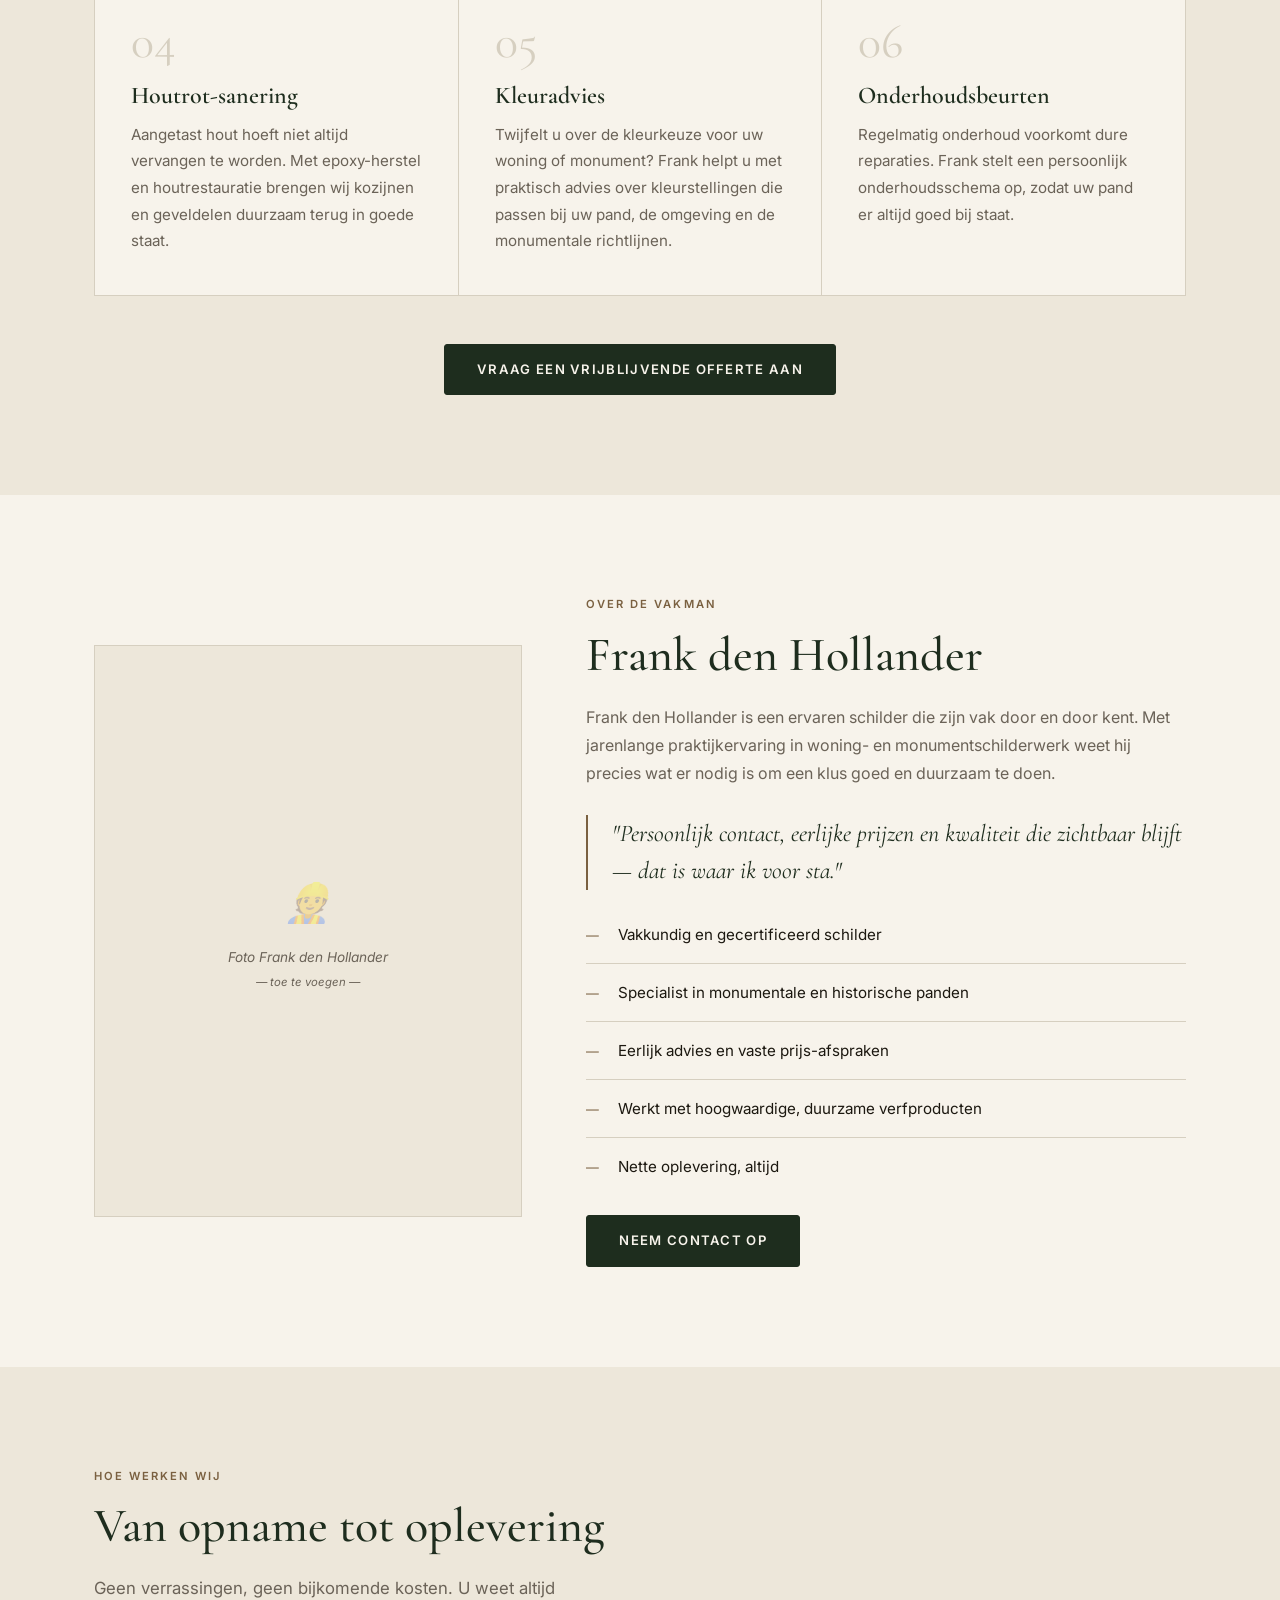
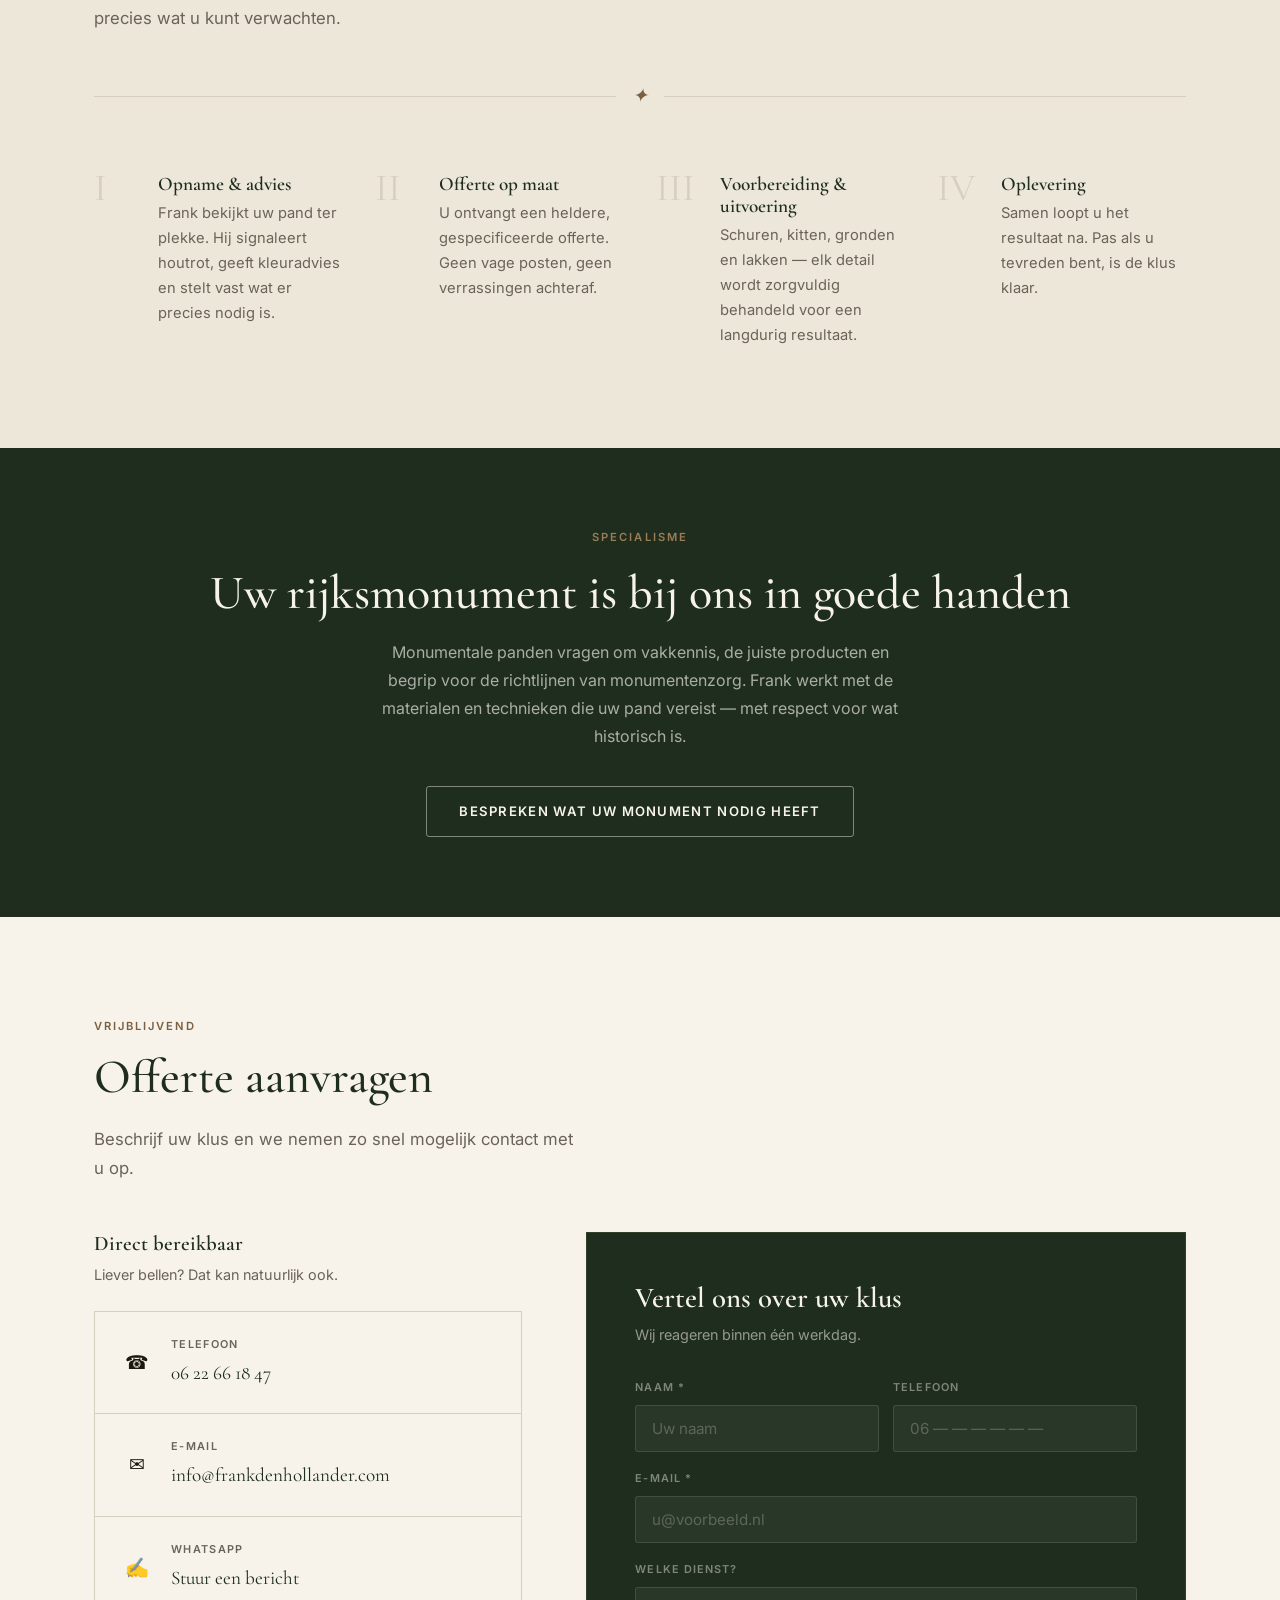
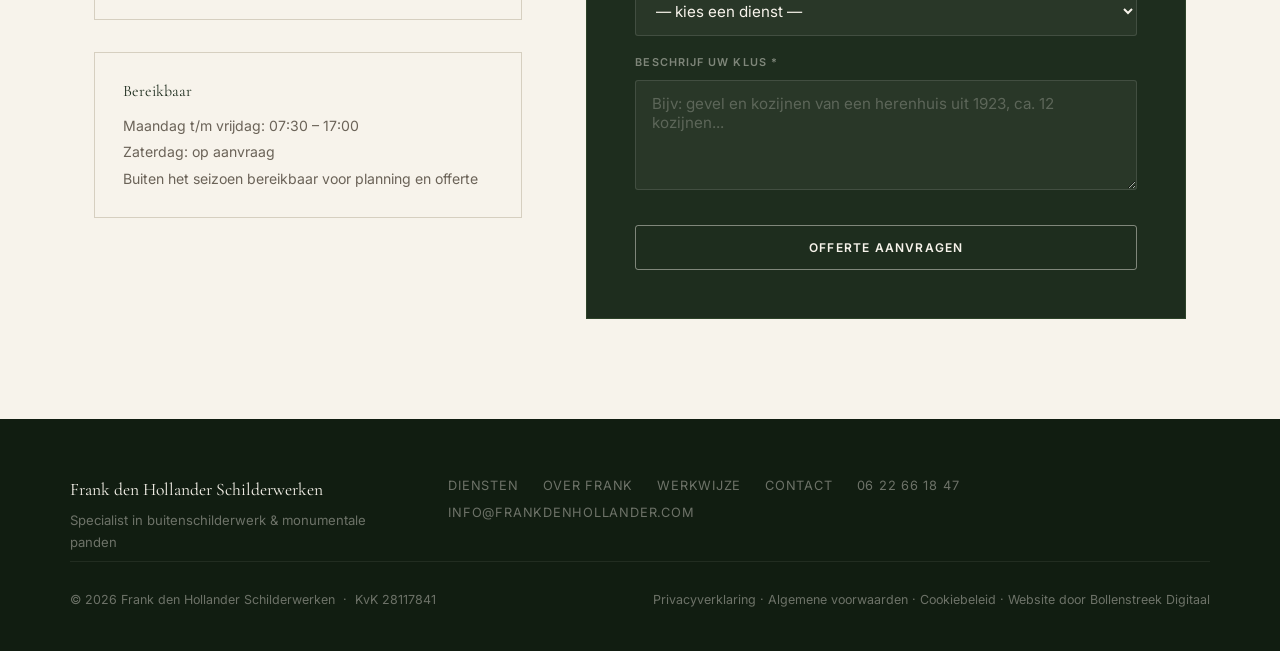
==== commit 10152986: "Add SEO infrastructure, legal pages, and KvK compliance SEO: - robots.txt with sitemap reference - s" ====
--- a/index.html
+++ b/index.html
@@ -8,12 +8,26 @@
 
   <!-- Open Graph -->
   <meta property="og:title" content="Frank den Hollander Schilderwerken">
-  <meta property="og:description" content="Specialist in buitenschilderwerk, monumentale panden en houtrot-sanering. Persoonlijk contact, vaste prijs-afspraken.">
+  <meta property="og:description" content="Specialist in buitenschilderwerk, monumentale panden en houtrot-sanering. Vakmanschap voor uw pand of monument.">
   <meta property="og:type" content="website">
   <meta property="og:url" content="https://www.frankdenhollander.com">
 
   <!-- Canonical -->
   <link rel="canonical" href="https://www.frankdenhollander.com">
+
+  <!-- Favicon -->
+  <link rel="icon" href="/favicon.svg" type="image/svg+xml">
+
+  <!-- Open Graph image -->
+  <meta property="og:image" content="https://www.frankdenhollander.com/og-image.svg">
+  <meta property="og:image:width" content="1200">
+  <meta property="og:image:height" content="630">
+
+  <!-- Twitter / X card -->
+  <meta name="twitter:card" content="summary_large_image">
+  <meta name="twitter:title" content="Frank den Hollander Schilderwerken">
+  <meta name="twitter:description" content="Specialist in buitenschilderwerk, monumentale panden en houtrot-sanering. Vakmanschap dat generaties meegaat.">
+  <meta name="twitter:image" content="https://www.frankdenhollander.com/og-image.svg">
 
   <!-- Schema.org LocalBusiness -->
   <script type="application/ld+json">
@@ -26,7 +40,12 @@
     "email": "info@frankdenhollander.com",
     "url": "https://www.frankdenhollander.com",
     "priceRange": "€€",
-    "openingHours": "Mo-Fr 07:30-17:00"
+    "openingHours": "Mo-Fr 07:30-17:00",
+    "identifier": {
+      "@type": "PropertyValue",
+      "name": "KvK",
+      "value": "28117841"
+    }
   }
   </script>
 
@@ -462,8 +481,11 @@
 
   <div class="footer__inner" style="padding-top: 0;">
     <div class="footer__bottom" style="width:100%">
-      <span>&copy; <span id="year"></span> Frank den Hollander Schilderwerken</span>
+      <span>&copy; <span id="year"></span> Frank den Hollander Schilderwerken &nbsp;·&nbsp; KvK 28117841</span>
       <span>
+        <a href="/privacyverklaring">Privacyverklaring</a> ·
+        <a href="/algemene-voorwaarden">Algemene voorwaarden</a> ·
+        <a href="/cookiebeleid">Cookiebeleid</a> ·
         Website door <a href="https://bollenstreekdigitaal.nl" target="_blank" rel="noopener">Bollenstreek Digitaal</a>
       </span>
     </div>
--- a/style.css
+++ b/style.css
@@ -385,6 +385,24 @@
   .werkwijze-steps { grid-template-columns: repeat(4, 1fr); }
 }
 
+/* === LEGAL PAGES === */
+.legal-content h2 {
+  font-family: var(--serif); font-size: 1.25rem; font-weight: 600;
+  color: var(--forest); margin: 40px 0 12px;
+}
+.legal-content h2:first-child { margin-top: 0; }
+.legal-content p { color: var(--warm-gray); margin-bottom: 14px; }
+.legal-content ul {
+  list-style: disc; padding-left: 20px;
+  margin-bottom: 14px;
+}
+.legal-content ul li { color: var(--warm-gray); margin-bottom: 6px; }
+.legal-content a { color: var(--forest); text-decoration: underline; text-underline-offset: 3px; }
+.legal-content code {
+  font-family: 'Courier New', monospace; font-size: 0.85em;
+  background: var(--cream-dark); padding: 1px 5px; border-radius: 3px;
+}
+
 /* === WHATSAPP FLOAT === */
 .wa-float {
   position: fixed; bottom: 28px; right: 28px; z-index: 200;
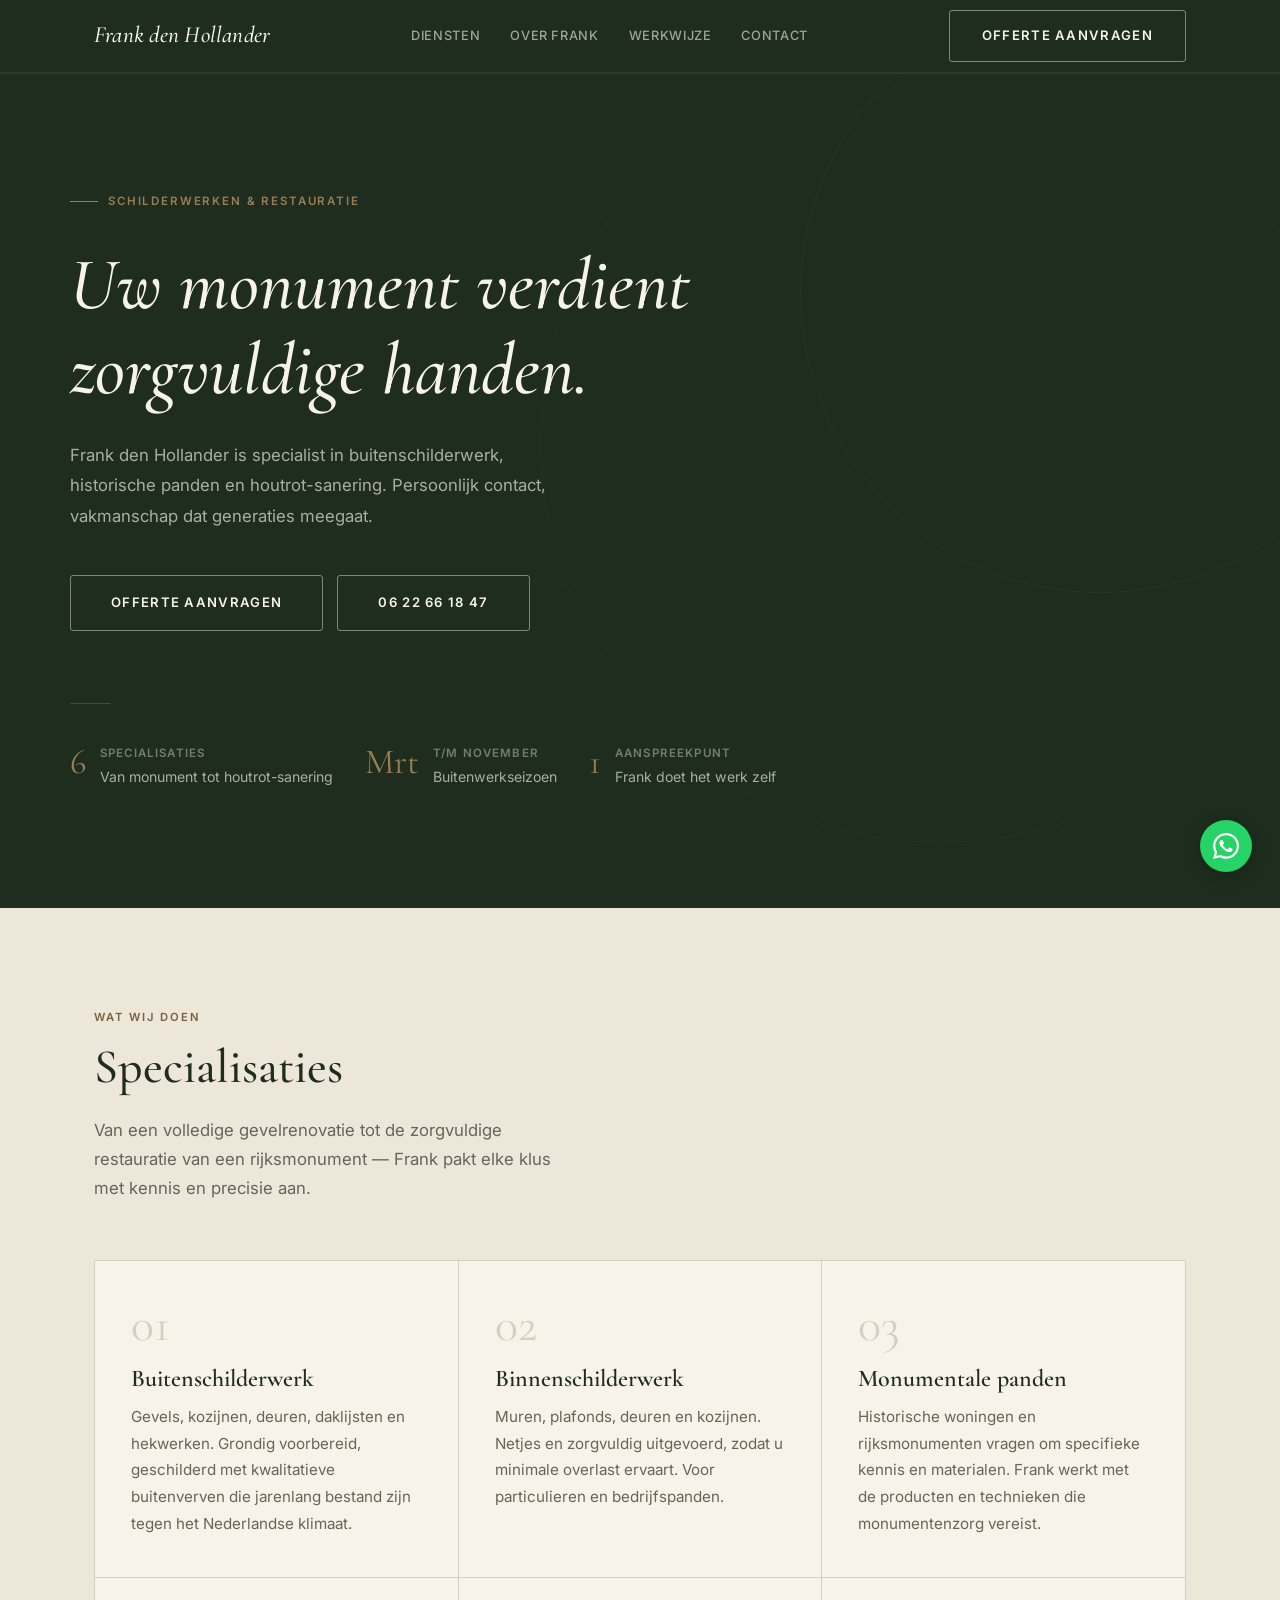
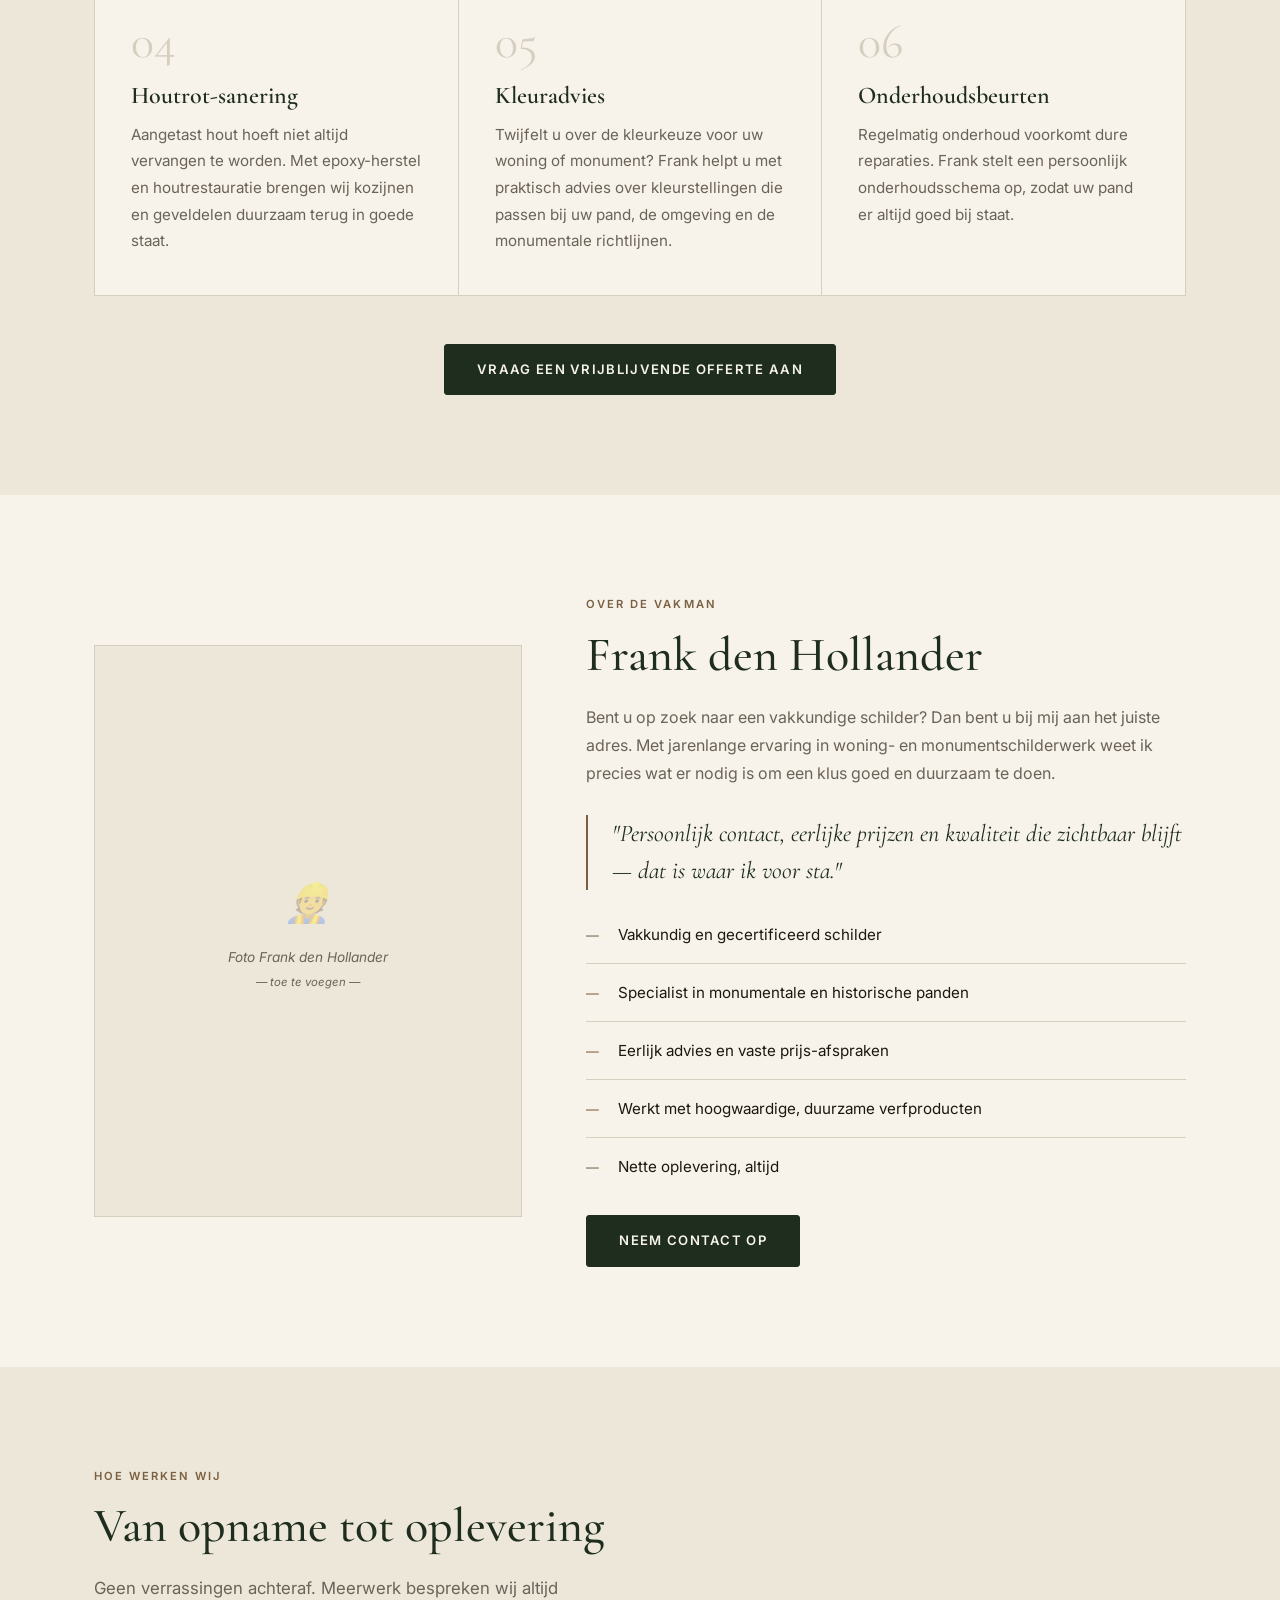
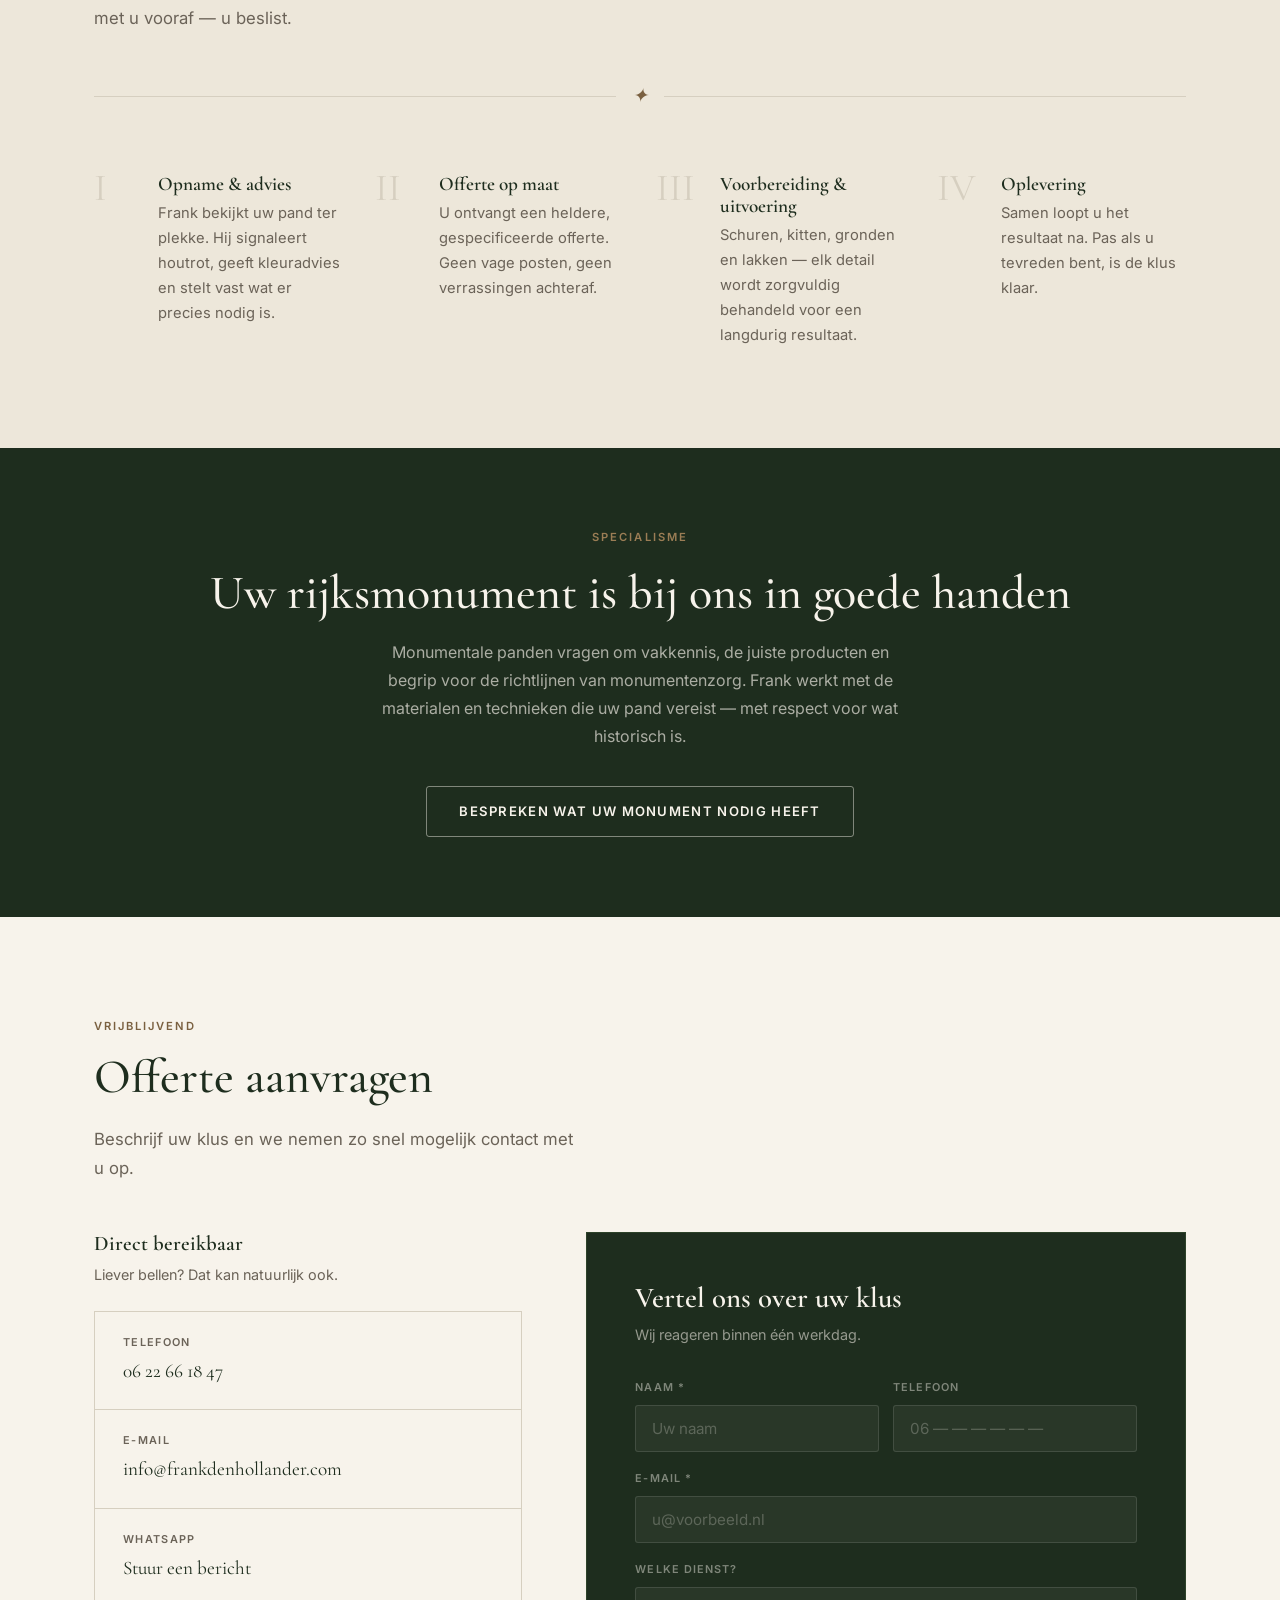
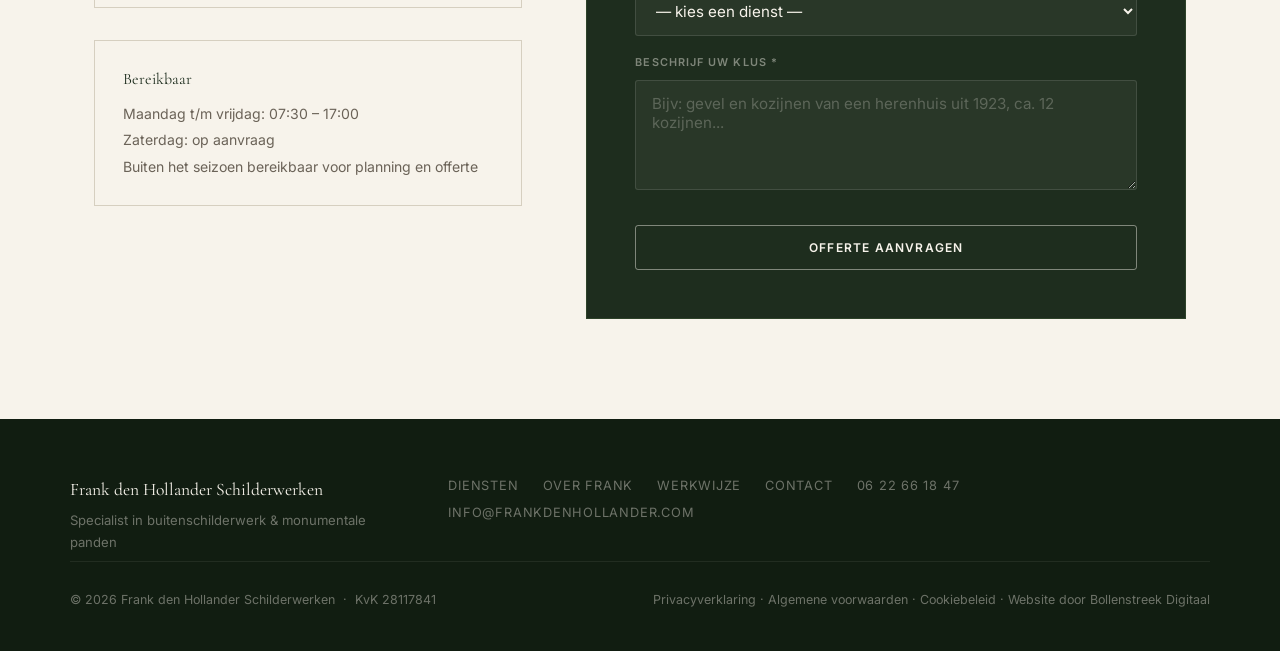
==== commit e0063acc: "Design refinements: logo, credentials, copy and contact - Nav logo: remove subtitle, italic Cormoran" ====
--- a/index.html
+++ b/index.html
@@ -58,7 +58,6 @@
   <div class="nav__inner">
     <a href="#" class="nav__logo" aria-label="Frank den Hollander Schilderwerken – naar home">
       <span class="nav__logo-name">Frank den Hollander</span>
-      <span class="nav__logo-sub">Schilderwerken</span>
     </a>
 
     <div class="nav__links" role="menubar">
@@ -119,17 +118,17 @@
         </div>
       </div>
       <div class="hero__cred">
-        <div class="hero__cred-num">1×</div>
+        <div class="hero__cred-num">Mrt</div>
+        <div class="hero__cred-text">
+          <div class="hero__cred-label">t/m november</div>
+          <div class="hero__cred-desc">Buitenwerkseizoen</div>
+        </div>
+      </div>
+      <div class="hero__cred">
+        <div class="hero__cred-num">1</div>
         <div class="hero__cred-text">
           <div class="hero__cred-label">Aanspreekpunt</div>
           <div class="hero__cred-desc">Frank doet het werk zelf</div>
-        </div>
-      </div>
-      <div class="hero__cred">
-        <div class="hero__cred-num">∞</div>
-        <div class="hero__cred-text">
-          <div class="hero__cred-label">Garantie</div>
-          <div class="hero__cred-desc">Vaste prijs-afspraken, altijd</div>
         </div>
       </div>
     </div>
@@ -236,9 +235,9 @@
         <h2 class="section-title" id="over-title">Frank den Hollander</h2>
 
         <p style="color: var(--warm-gray); margin-bottom: 16px;">
-          Frank den Hollander is een ervaren schilder die zijn vak door en door
-          kent. Met jarenlange praktijkervaring in woning- en monumentschilderwerk
-          weet hij precies wat er nodig is om een klus goed en duurzaam te doen.
+          Bent u op zoek naar een vakkundige schilder? Dan bent u bij mij aan het
+          juiste adres. Met jarenlange ervaring in woning- en monumentschilderwerk
+          weet ik precies wat er nodig is om een klus goed en duurzaam te doen.
         </p>
 
         <blockquote class="over__quote">
@@ -283,8 +282,8 @@
     <span class="eyebrow">Hoe werken wij</span>
     <h2 class="section-title" id="werkwijze-title">Van opname tot oplevering</h2>
     <p class="section-sub">
-      Geen verrassingen, geen bijkomende kosten. U weet altijd
-      precies wat u kunt verwachten.
+      Geen verrassingen achteraf. Meerwerk bespreken wij altijd
+      met u vooraf — u beslist.
     </p>
 
     <div class="ornament"><span>✦</span></div>
@@ -371,21 +370,18 @@
 
         <div class="contact__methods">
           <a href="tel:+31622661847" class="contact__method">
-            <div class="contact__method-icon">&#9742;</div>
             <div>
               <div class="contact__method-label">Telefoon</div>
               <div class="contact__method-value">06 22 66 18 47</div>
             </div>
           </a>
           <a href="mailto:info@frankdenhollander.com" class="contact__method">
-            <div class="contact__method-icon">&#9993;</div>
             <div>
               <div class="contact__method-label">E-mail</div>
               <div class="contact__method-value">info@frankdenhollander.com</div>
             </div>
           </a>
           <a href="https://wa.me/31622661847" target="_blank" rel="noopener" class="contact__method">
-            <div class="contact__method-icon">&#9997;</div>
             <div>
               <div class="contact__method-label">WhatsApp</div>
               <div class="contact__method-value">Stuur een bericht</div>
--- a/style.css
+++ b/style.css
@@ -117,15 +117,12 @@
   height: 72px; max-width: var(--max-w); margin: 0 auto; padding: 0 24px;
 }
 .nav__logo {
-  display: flex; flex-direction: column; gap: 1px;
+  display: flex; align-items: center;
 }
 .nav__logo-name {
-  font-family: var(--serif); font-size: 1.15rem; font-weight: 600;
+  font-family: var(--serif); font-size: 1.45rem; font-weight: 500;
+  font-style: italic;
   color: var(--cream); letter-spacing: 0.01em; line-height: 1;
-}
-.nav__logo-sub {
-  font-size: 0.62rem; font-weight: 500;
-  color: var(--bronze-light); letter-spacing: 0.15em; text-transform: uppercase;
 }
 .nav__links { display: none; gap: 2px; }
 .nav__links a {
@@ -301,8 +298,8 @@
 .contact__inner { display: grid; grid-template-columns: 1fr; gap: 64px; }
 .contact__methods { display: flex; flex-direction: column; gap: 1px; background: var(--stone); border: 1px solid var(--stone); }
 .contact__method {
-  display: flex; gap: 20px; align-items: center;
-  background: var(--cream); padding: 24px 28px;
+  display: flex; align-items: center;
+  background: var(--cream); padding: 22px 28px;
   transition: background 0.15s;
 }
 .contact__method:hover { background: var(--white); }
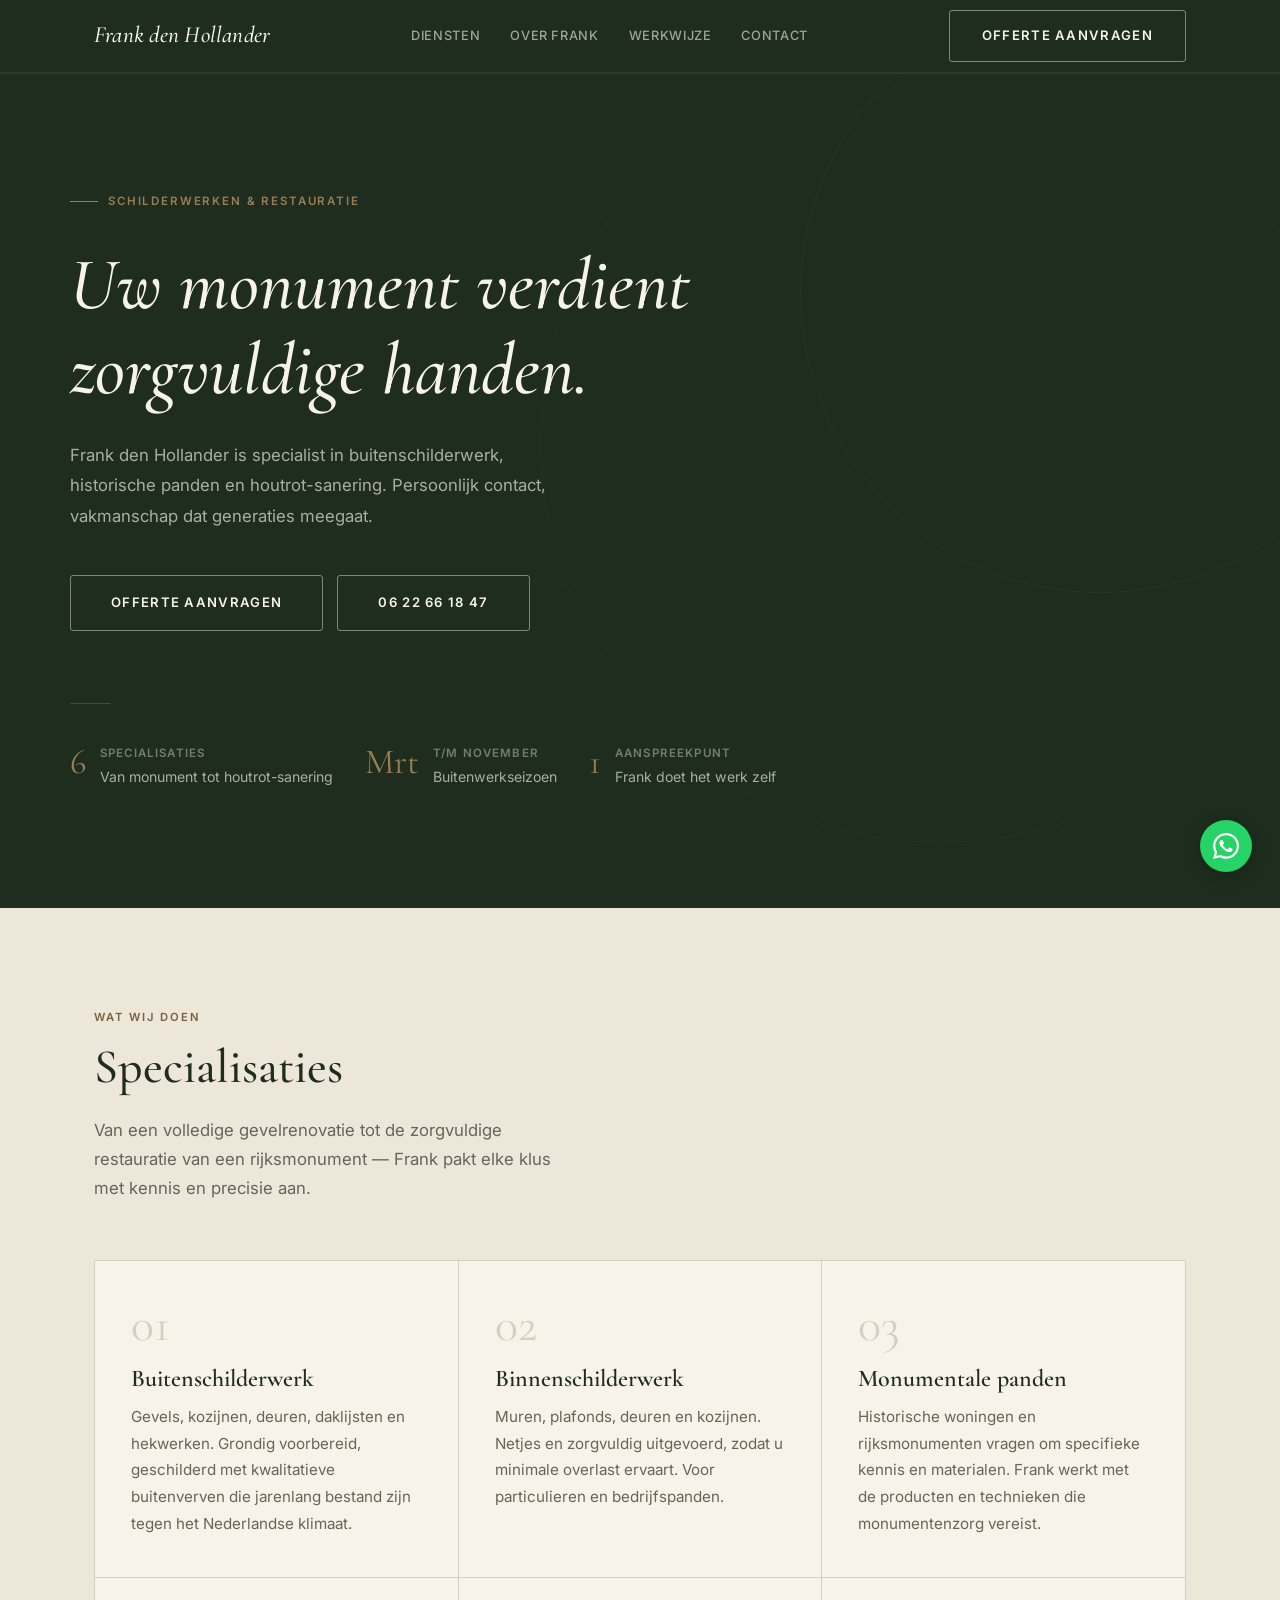
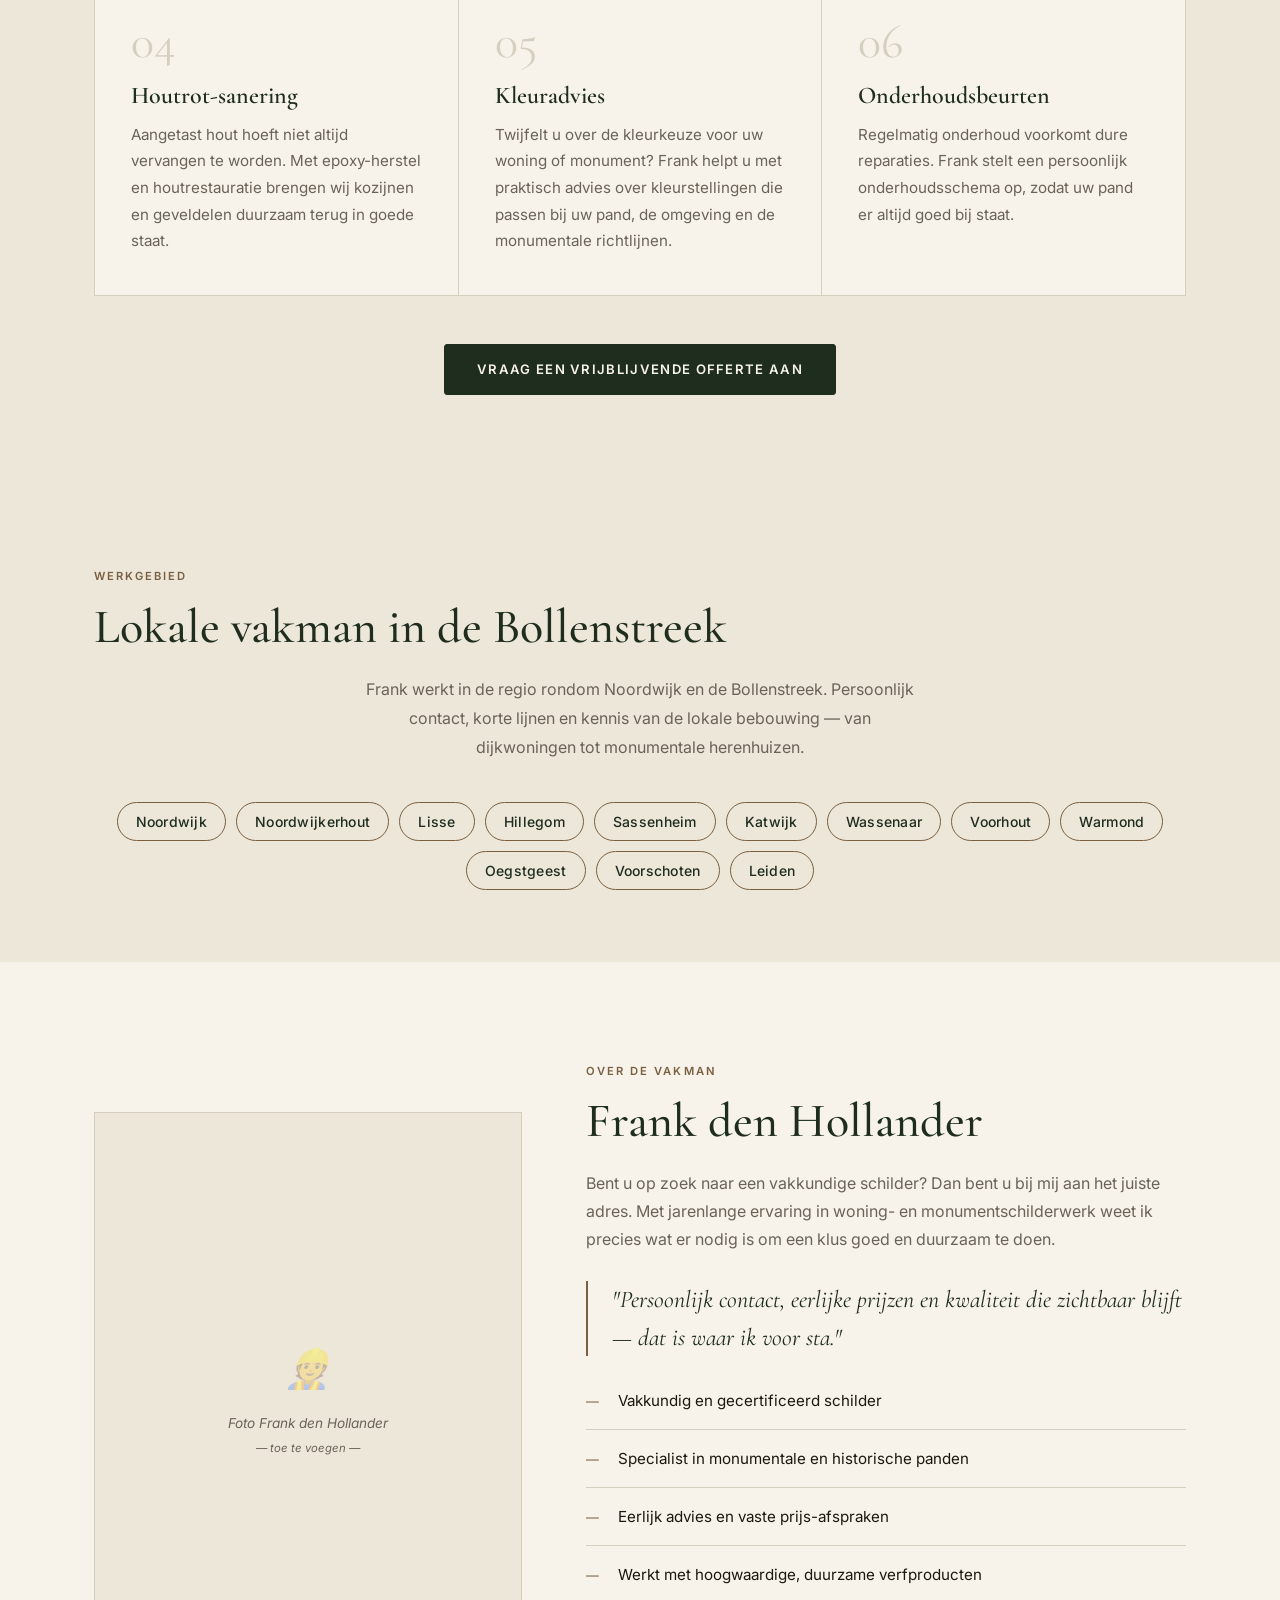
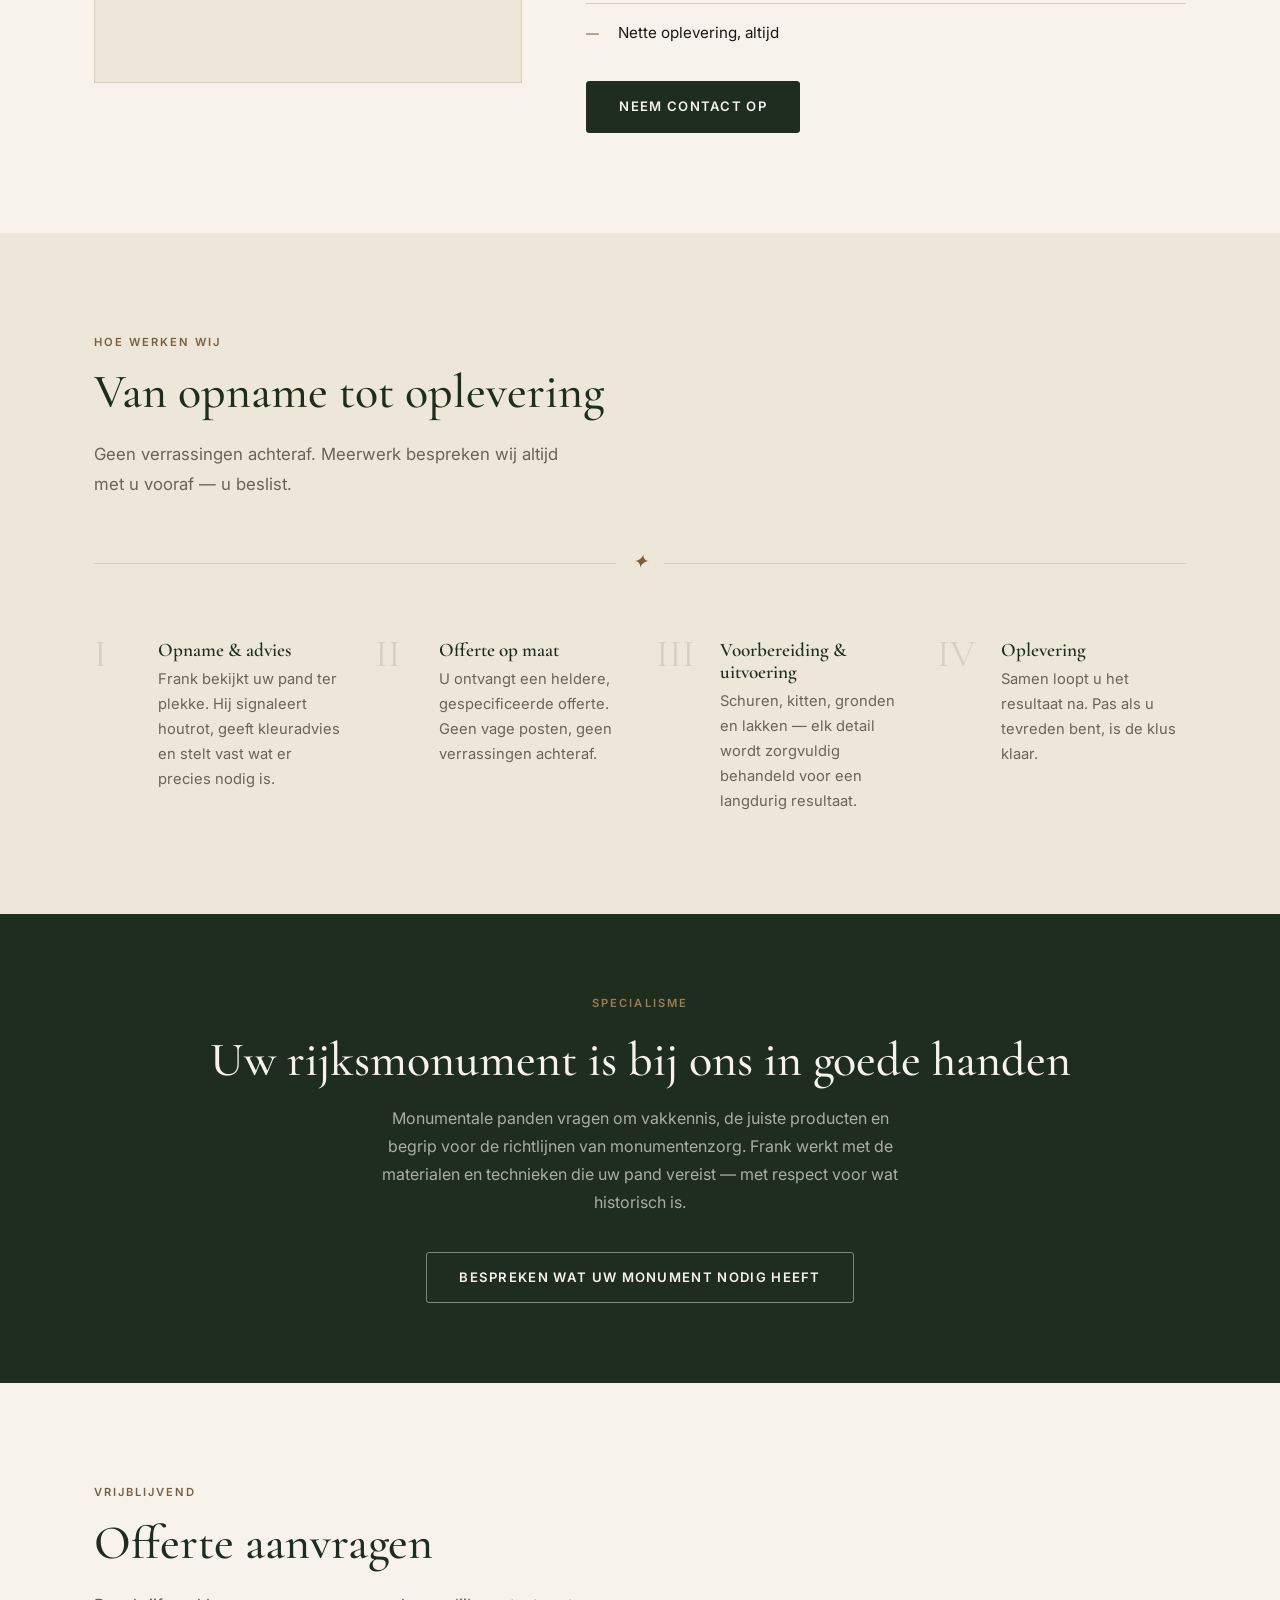
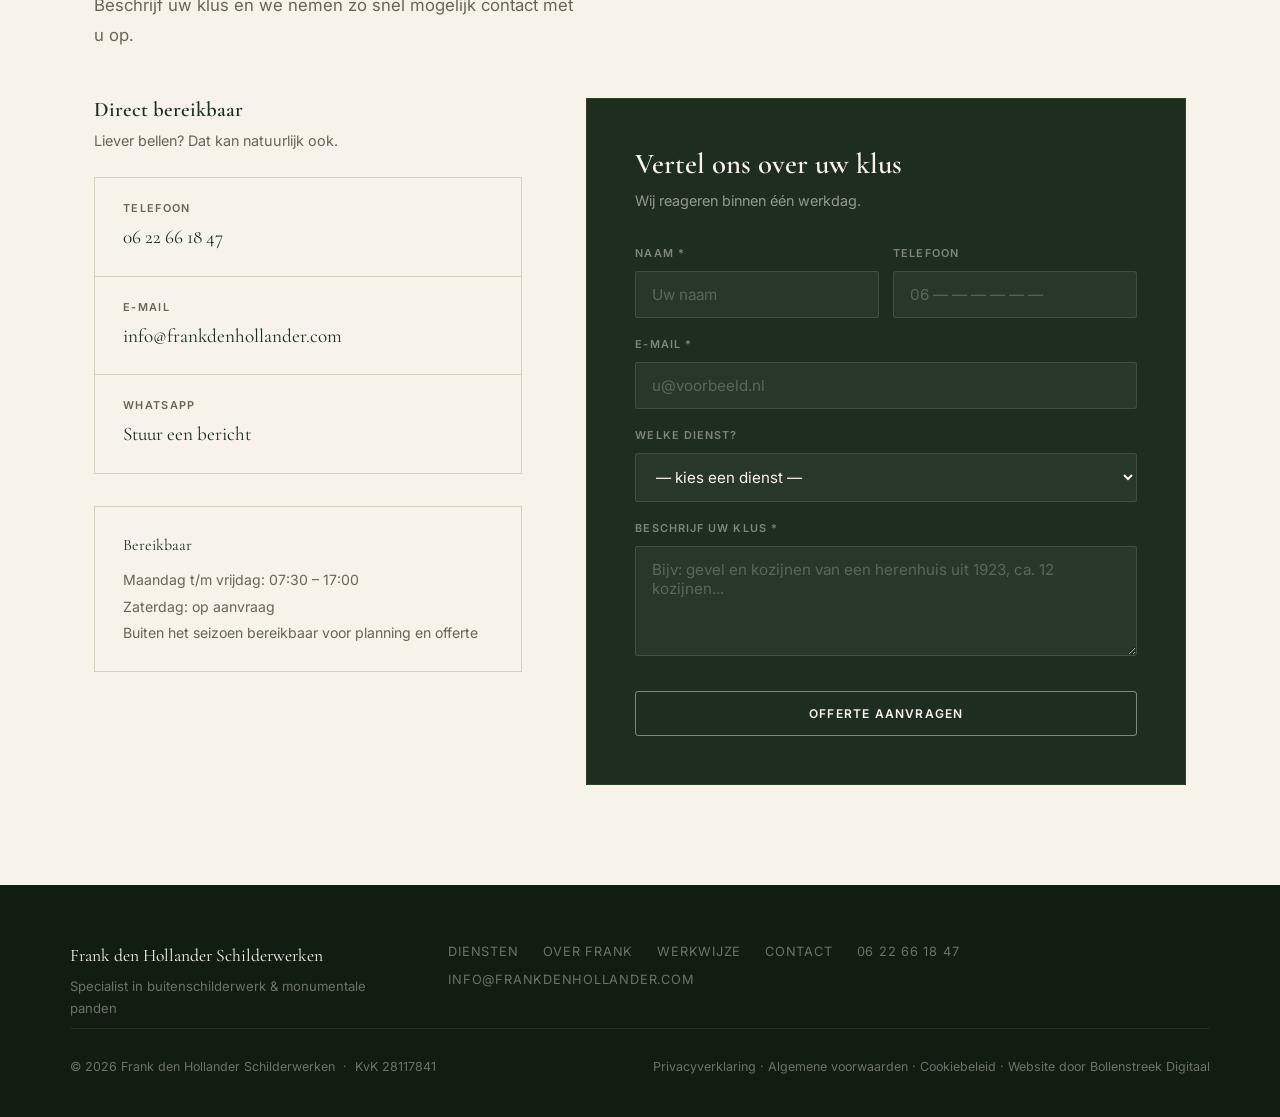
==== commit fab58957: "Add werkgebied section — Bollenstreek service area for Frank - New section between Diensten and Over" ====
--- a/index.html
+++ b/index.html
@@ -214,6 +214,33 @@
     <div style="text-align:center; margin-top: 48px;">
       <a href="#contact" class="btn btn--primary">Vraag een vrijblijvende offerte aan</a>
     </div>
+  </div>
+</section>
+
+
+<!-- ===================== WERKGEBIED ===================== -->
+<section class="section section--alt werkgebied" aria-labelledby="werkgebied-title">
+  <div class="container">
+    <span class="eyebrow">Werkgebied</span>
+    <h2 class="section-title" id="werkgebied-title">Lokale vakman in de Bollenstreek</h2>
+    <p class="werkgebied__intro">
+      Frank werkt in de regio rondom Noordwijk en de Bollenstreek. Persoonlijk contact,
+      korte lijnen en kennis van de lokale bebouwing — van dijkwoningen tot monumentale herenhuizen.
+    </p>
+    <ul class="werkgebied__tags" aria-label="Werkgebied plaatsen">
+      <li>Noordwijk</li>
+      <li>Noordwijkerhout</li>
+      <li>Lisse</li>
+      <li>Hillegom</li>
+      <li>Sassenheim</li>
+      <li>Katwijk</li>
+      <li>Wassenaar</li>
+      <li>Voorhout</li>
+      <li>Warmond</li>
+      <li>Oegstgeest</li>
+      <li>Voorschoten</li>
+      <li>Leiden</li>
+    </ul>
   </div>
 </section>
 
--- a/style.css
+++ b/style.css
@@ -240,6 +240,34 @@
 }
 .dienst-card__text { color: var(--warm-gray); font-size: 0.95rem; line-height: 1.75; }
 
+/* === WERKGEBIED === */
+.werkgebied { padding: 72px 24px; }
+.werkgebied__intro {
+  color: var(--warm-gray);
+  max-width: 560px;
+  margin: 0 auto 40px;
+  text-align: center;
+  line-height: 1.8;
+}
+.werkgebied__tags {
+  display: flex;
+  flex-wrap: wrap;
+  gap: 10px;
+  justify-content: center;
+  list-style: none;
+  padding: 0;
+  margin: 0;
+}
+.werkgebied__tags li {
+  padding: 7px 18px;
+  border: 1.5px solid var(--bronze);
+  border-radius: 100px;
+  font-size: 0.875rem;
+  font-weight: 500;
+  color: var(--forest);
+  letter-spacing: 0.02em;
+}
+
 /* === OVER FRANK === */
 .over__inner { display: grid; grid-template-columns: 1fr; gap: 64px; align-items: center; }
 .over__image {
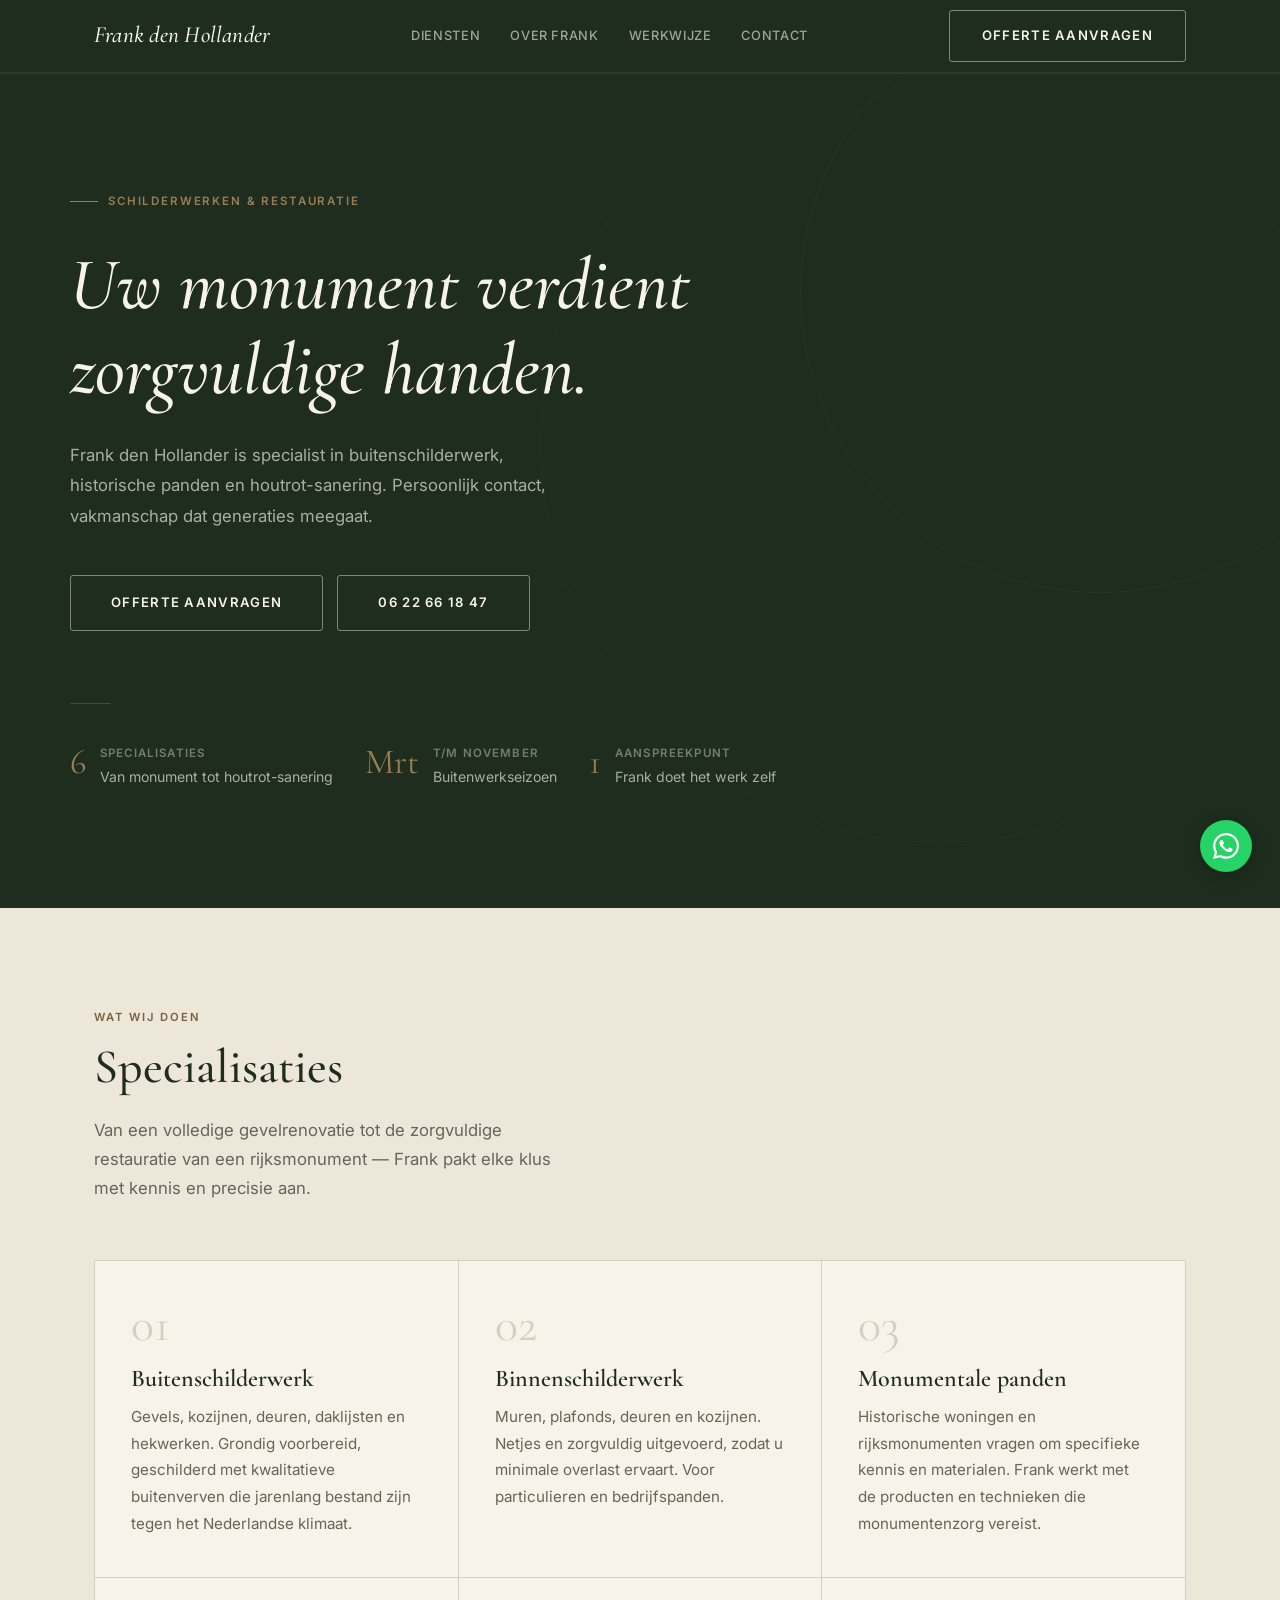
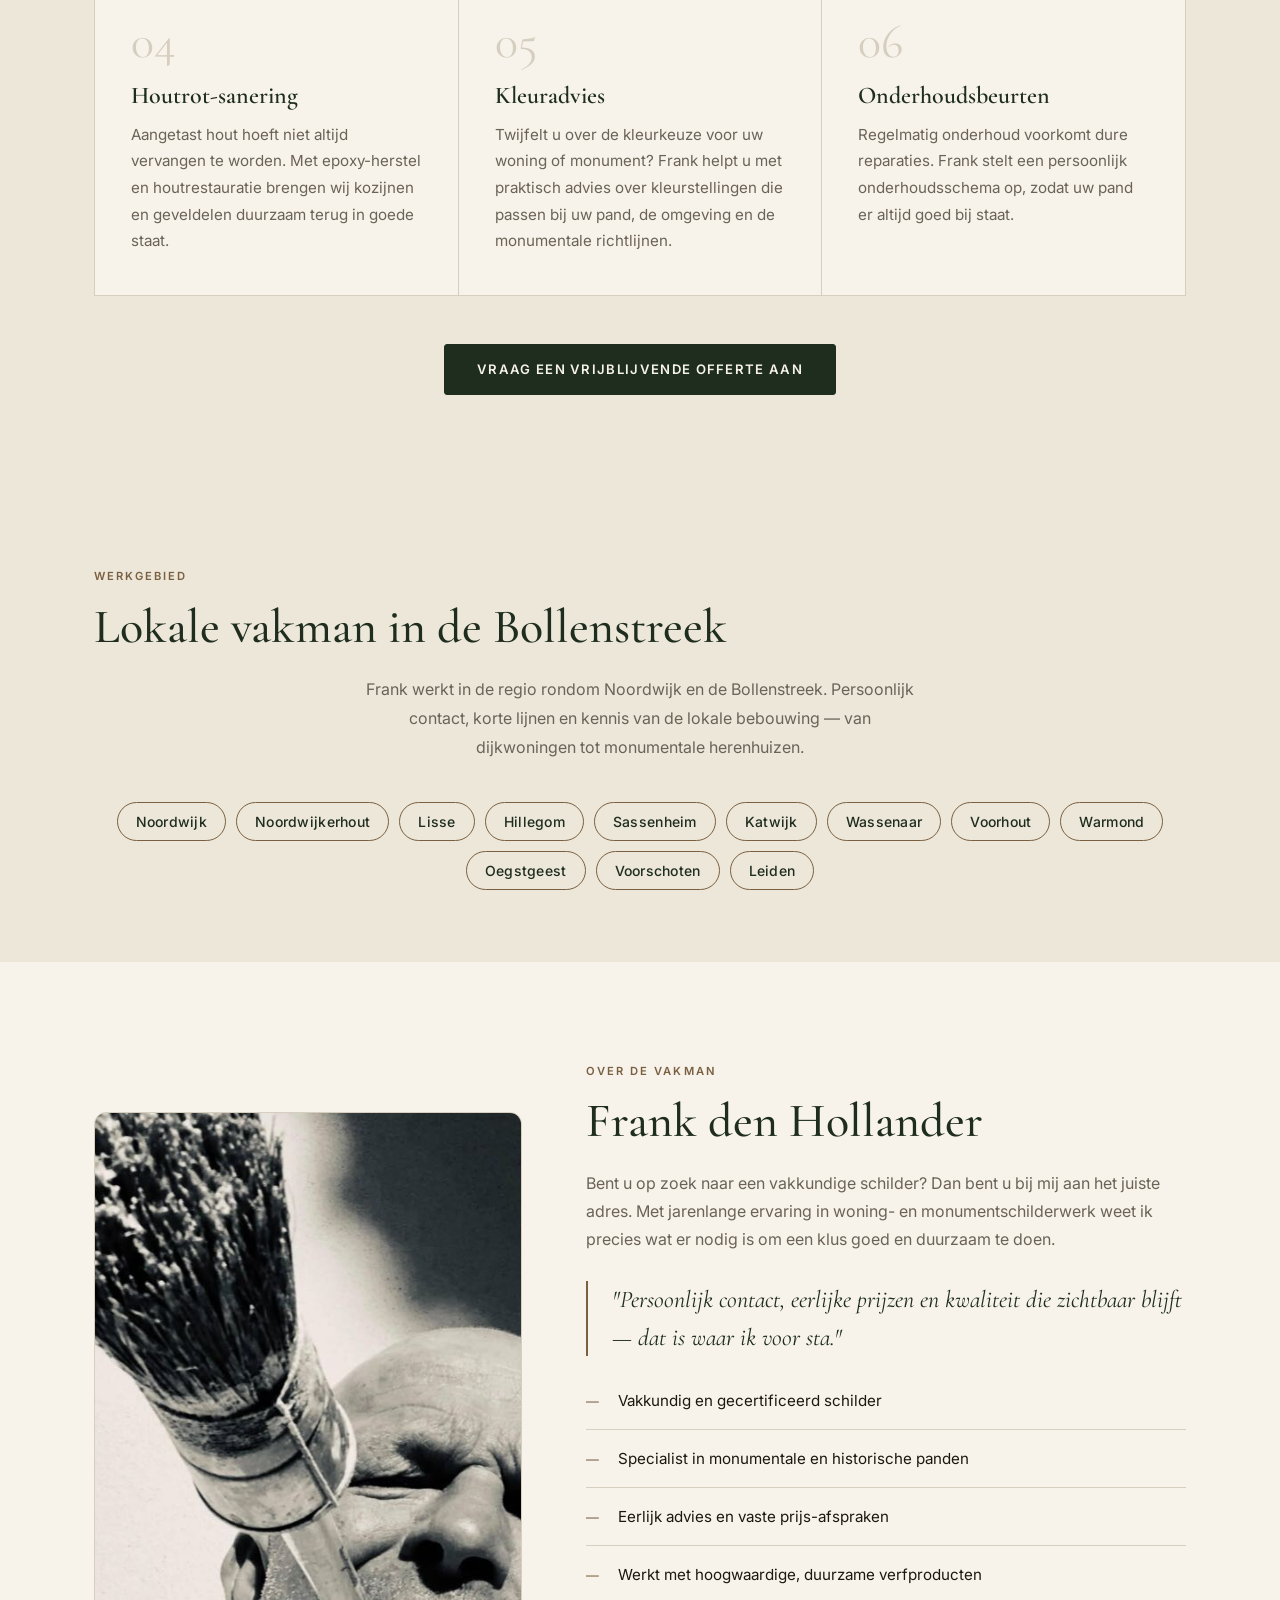
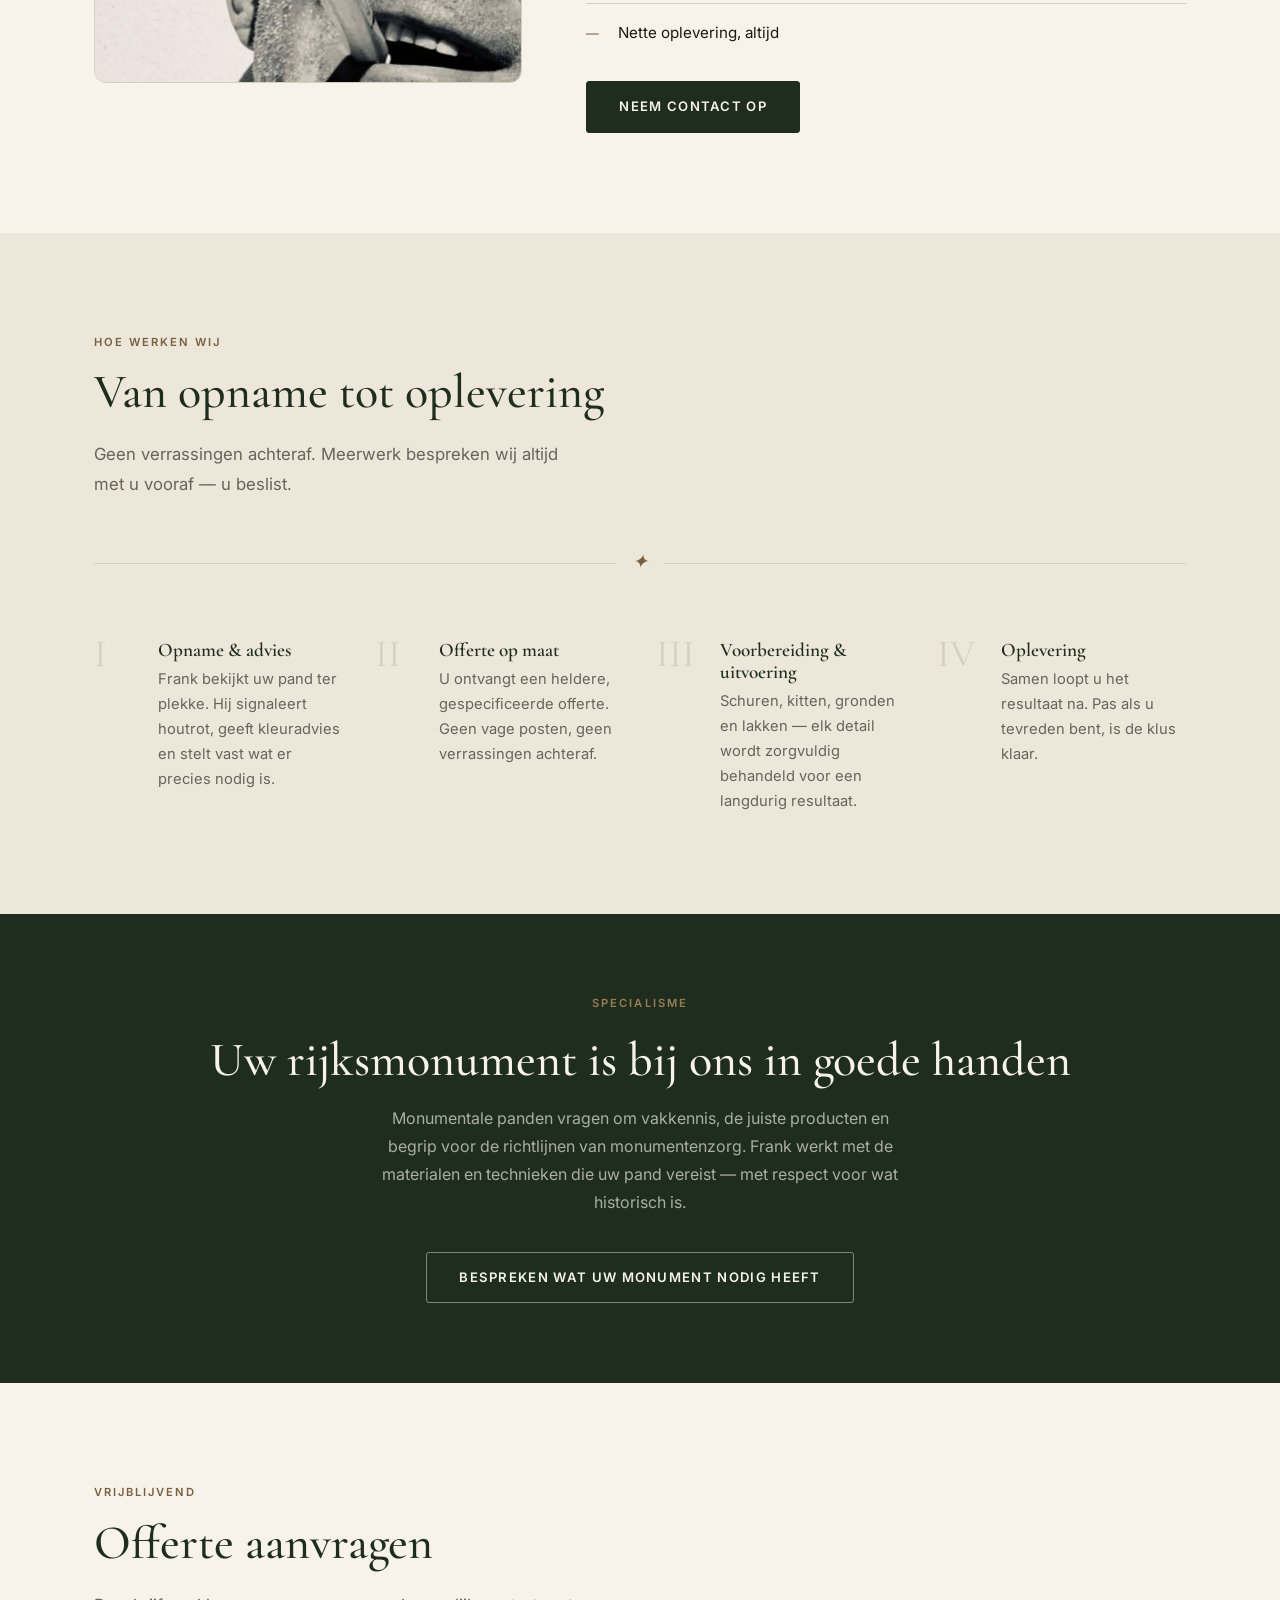
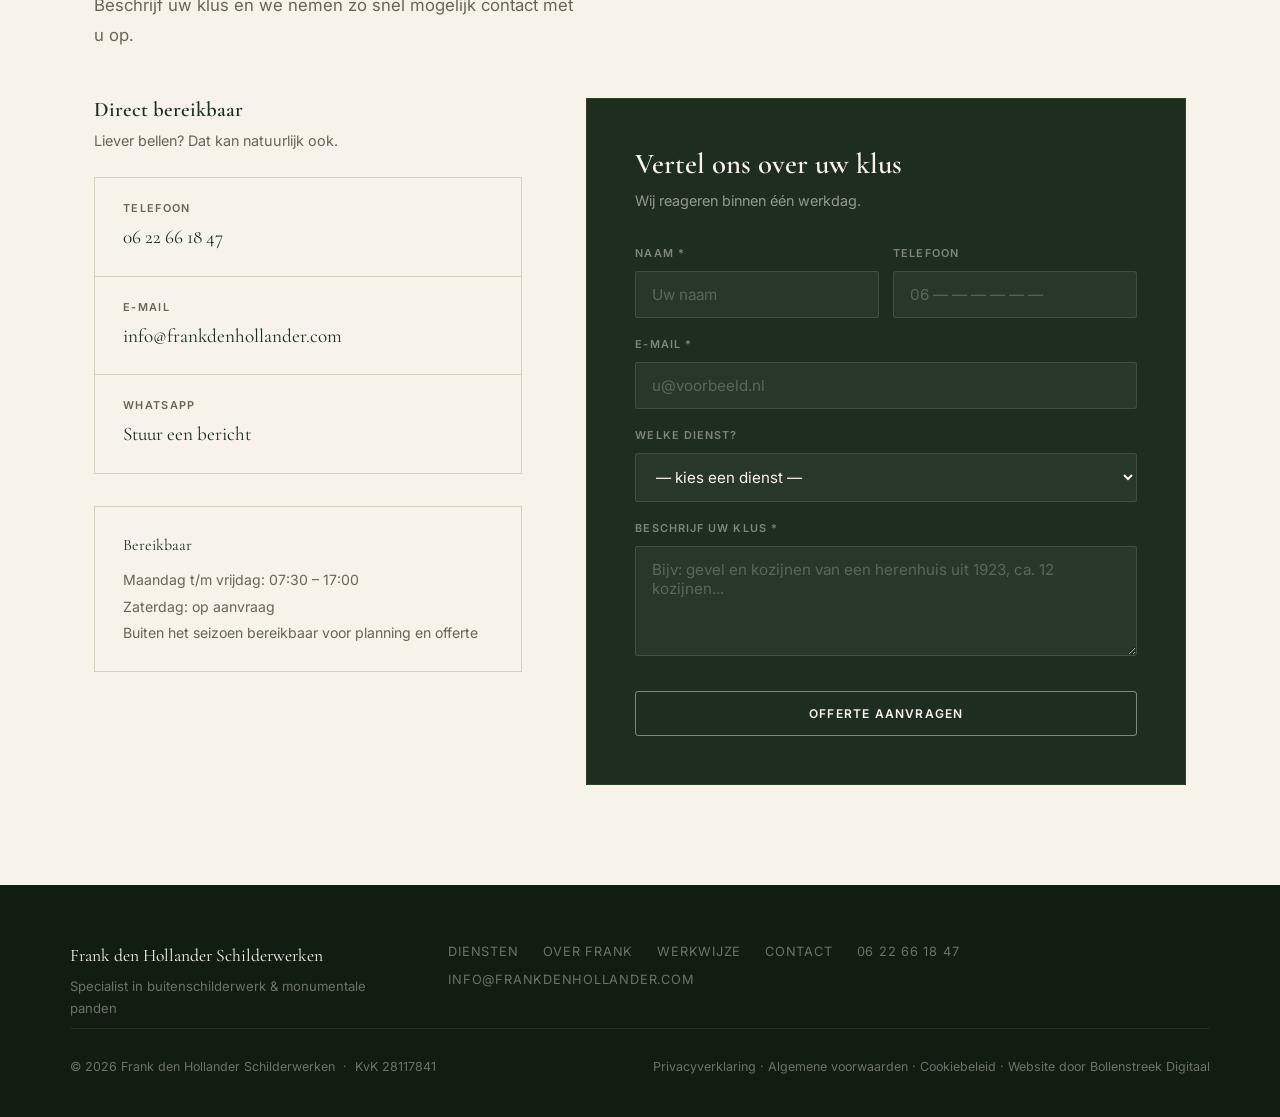
==== commit 1646dabe: "Add photo of Frank, index and social" ====
--- a/index.html
+++ b/index.html
@@ -19,7 +19,8 @@
   <link rel="icon" href="/favicon.svg" type="image/svg+xml">
 
   <!-- Open Graph image -->
-  <meta property="og:image" content="https://www.frankdenhollander.com/og-image.svg">
+  <meta property="og:image" content="https://www.frankdenhollander.com/og-image.jpg">
+  <meta property="og:image:type" content="image/jpeg">
   <meta property="og:image:width" content="1200">
   <meta property="og:image:height" content="630">
 
@@ -27,7 +28,7 @@
   <meta name="twitter:card" content="summary_large_image">
   <meta name="twitter:title" content="Frank den Hollander Schilderwerken">
   <meta name="twitter:description" content="Specialist in buitenschilderwerk, monumentale panden en houtrot-sanering. Vakmanschap dat generaties meegaat.">
-  <meta name="twitter:image" content="https://www.frankdenhollander.com/og-image.svg">
+  <meta name="twitter:image" content="https://www.frankdenhollander.com/og-image.jpg">
 
   <!-- Schema.org LocalBusiness -->
   <script type="application/ld+json">
@@ -251,10 +252,7 @@
     <div class="over__inner">
 
       <div class="over__image">
-        <div class="over__image-inner">
-          <p class="icon" style="font-size:2.4rem;opacity:0.3;margin-bottom:10px">👷</p>
-          <p>Foto Frank den Hollander<br><small>— toe te voegen —</small></p>
-        </div>
+        <img src="frank-portrait.jpg" alt="Frank den Hollander — Meesterschilder" width="580" height="640" loading="lazy">
       </div>
 
       <div class="over__content">
@@ -432,9 +430,6 @@
 
         <form
           name="offerte"
-          method="POST"
-          action="mailto:info@frankdenhollander.com"
-          enctype="text/plain"
           onsubmit="handleFormSubmit(event)"
           novalidate
         >
--- a/style.css
+++ b/style.css
@@ -273,13 +273,14 @@
 .over__image {
   background: var(--cream-dark);
   border: 1px solid var(--stone);
+  border-radius: 12px;
   aspect-ratio: 3/4;
   display: flex; align-items: center; justify-content: center;
   position: relative; overflow: hidden;
 }
-.over__image-inner { text-align: center; padding: 48px; }
-.over__image-inner .icon { font-size: 3rem; margin-bottom: 12px; opacity: 0.4; }
-.over__image-inner p { color: var(--warm-gray); font-size: 0.85rem; font-style: italic; }
+.over__image img {
+  width: 100%; height: 100%; object-fit: cover; object-position: center center;
+}
 .over__quote {
   font-family: var(--serif); font-size: 1.5rem; font-style: italic;
   color: var(--forest); line-height: 1.55;
